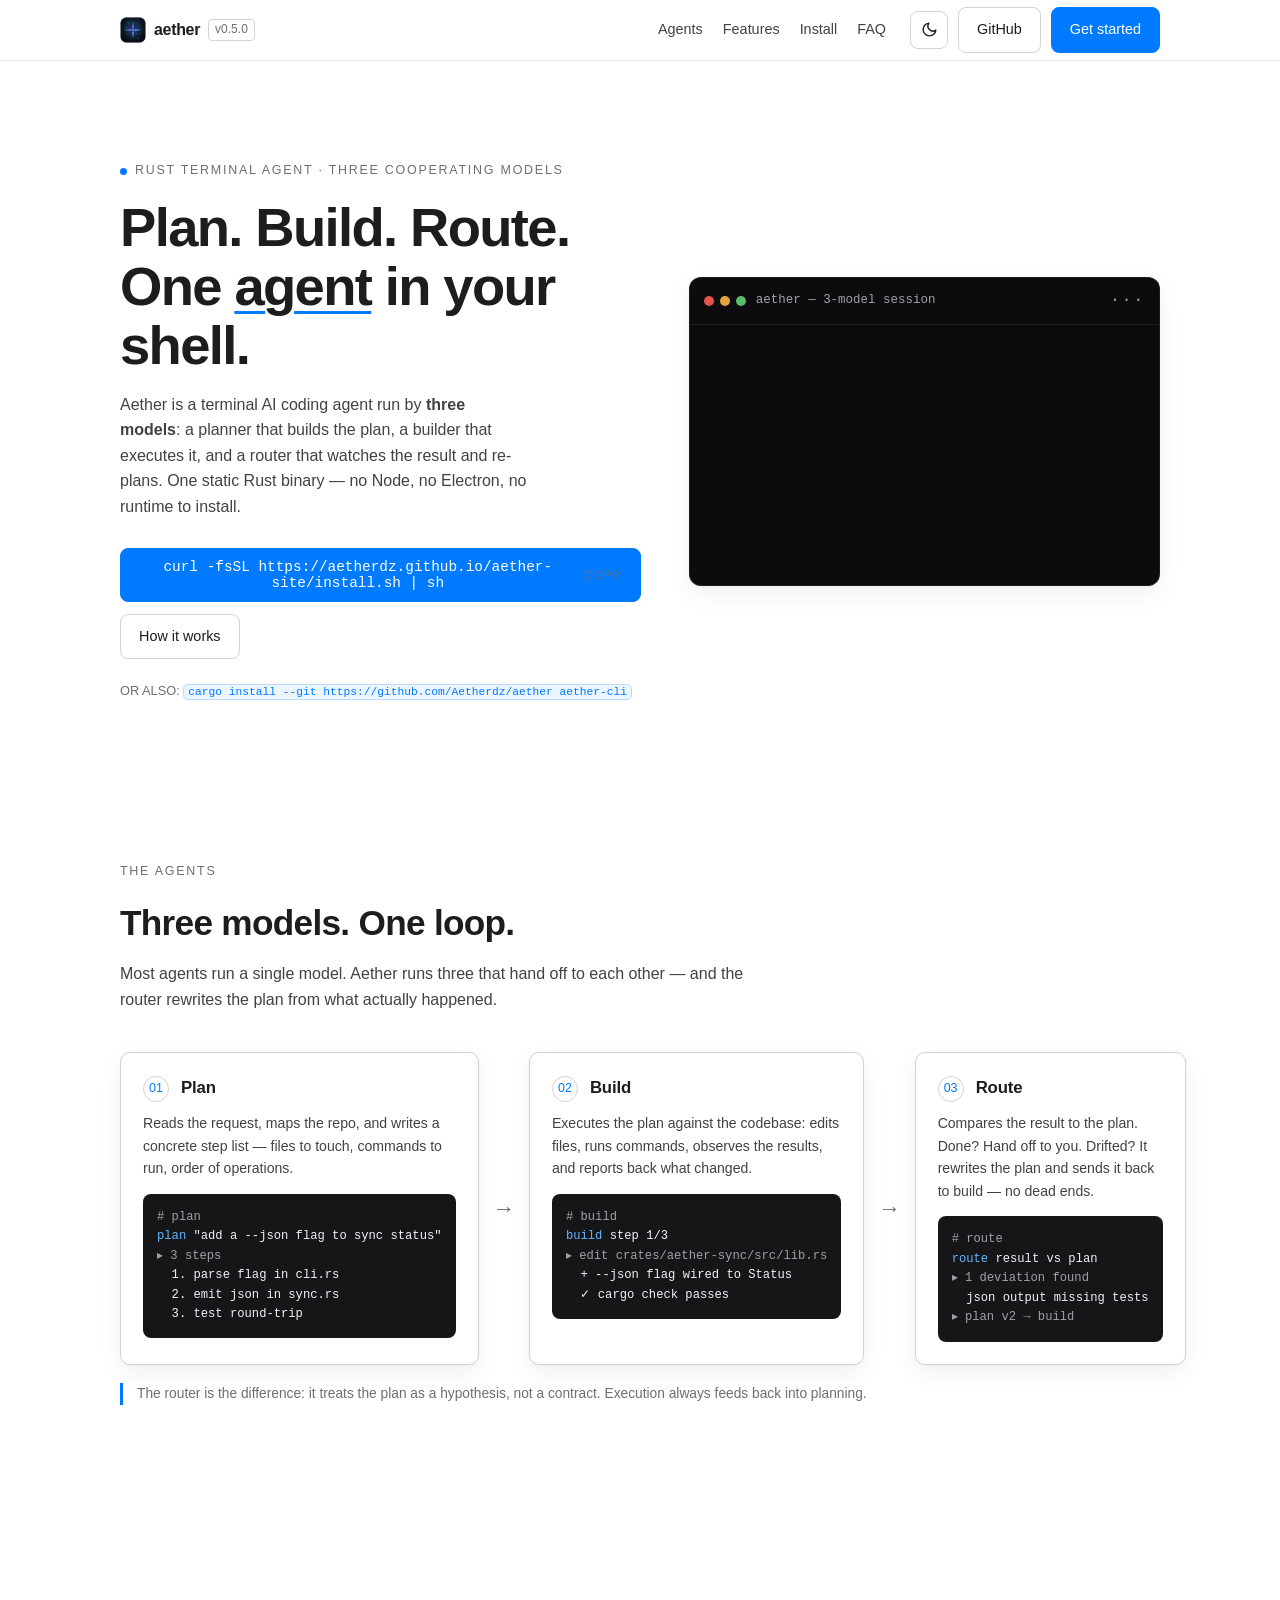
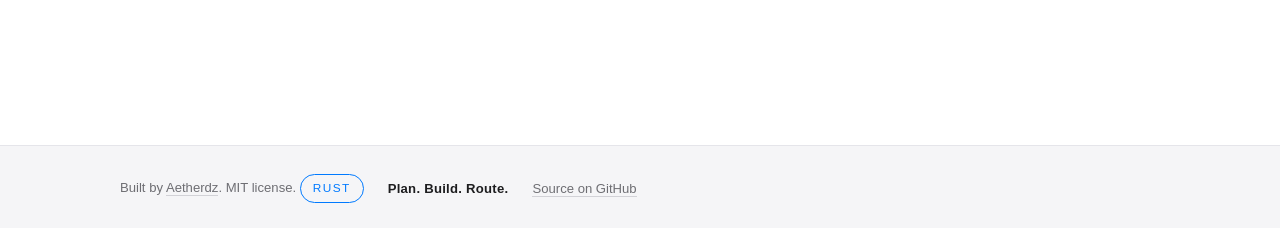
==== index.html @ 00841505 "feat: light/dark mode — opencode.ai dark palette, toggle in nav, persisted choice - style.css: dark " ====
<!DOCTYPE html>
<html lang="en">
<head>
  <meta charset="UTF-8">
  <meta name="viewport" content="width=device-width, initial-scale=1.0">
  <title>Aether — the 3-model terminal agent</title>
  <meta name="description" content="Aether is a Rust terminal AI coding agent driven by three models: a planner, a builder, and a router that revises the plan after every execution. One binary, no Node runtime, free no-key start.">
  <meta property="og:title" content="Aether — the 3-model terminal agent">
  <meta property="og:description" content="Plan. Build. Route. A Rust terminal agent where three models cooperate and the router re-plans after every step.">
  <meta property="og:type" content="website">
  <meta property="og:url" content="https://aetherdz.github.io/aether-site/">
  <meta property="og:image" content="https://aetherdz.github.io/aether-site/logo.svg">
  <meta name="twitter:card" content="summary_large_image">
  <meta name="theme-color" content="#ffffff">
  <meta http-equiv="Content-Security-Policy" content="default-src 'self'; script-src 'self'; style-src 'self'; font-src 'self'; img-src 'self' data:; connect-src 'none'; object-src 'none'; base-uri 'self'; form-action 'self'">
  <link rel="icon" href="./emblem.svg" type="image/svg+xml">
  <link rel="stylesheet" href="./style.css">
</head>
<body>
  <a class="skip-link" href="#main">Skip to content</a>

  <header class="nav">
    <div class="nav-inner">
      <a class="nav-brand" href="#top" aria-label="Aether home">
        <img class="nav-emblem" src="./emblem.svg" alt="" width="26" height="26">
        <span class="nav-word">aether</span>
        <span class="nav-ver">v0.5.0</span>
      </a>
      <nav class="nav-links" id="nav-links" aria-label="Primary">
        <a href="#agents">Agents</a>
        <a href="#features">Features</a>
        <a href="#install">Install</a>
        <a href="#faq">FAQ</a>
      </nav>
      <div class="nav-actions">
        <button class="theme-toggle" id="theme-toggle" type="button" aria-label="Toggle dark mode" aria-pressed="false">
          <svg class="icon-moon" viewBox="0 0 24 24" fill="none" stroke="currentColor" stroke-width="2" stroke-linecap="round" stroke-linejoin="round" aria-hidden="true"><path d="M21 12.79A9 9 0 1 1 11.21 3 7 7 0 0 0 21 12.79z"></path></svg>
          <svg class="icon-sun" viewBox="0 0 24 24" fill="none" stroke="currentColor" stroke-width="2" stroke-linecap="round" stroke-linejoin="round" aria-hidden="true"><circle cx="12" cy="12" r="4"></circle><path d="M12 2v2M12 20v2M4.93 4.93l1.41 1.41M17.66 17.66l1.41 1.41M2 12h2M20 12h2M6.34 17.66l-1.41 1.41M19.07 4.93l-1.41 1.41"></path></svg>
        </button>
        <a class="btn btn-ghost nav-cta" href="https://github.com/Aetherdz/aether" rel="noopener" target="_blank">GitHub</a>
        <a class="btn btn-primary nav-cta" href="#install">Get started</a>
        <button class="nav-toggle" id="nav-toggle" type="button" aria-expanded="false" aria-controls="nav-links" aria-label="Toggle menu">
          <span></span><span></span><span></span>
        </button>
      </div>
    </div>
  </header>

  <main id="main">
    <section class="hero" id="top">
      <div class="hero-inner">
        <p class="overline"><span class="dot dot-ink"></span>Rust terminal agent · three cooperating models</p>
        <h1>Plan. Build. Route.<br>One <span class="u">agent</span> in your shell.</h1>
        <p class="hero-sub">Aether is a terminal AI coding agent run by <b>three models</b>:
          a planner that builds the plan, a builder that executes it, and a router
          that watches the result and re-plans. One static Rust binary — no Node,
          no Electron, no runtime to install.</p>
        <div class="hero-cta">
          <button class="btn btn-primary" id="copy-install" type="button">
            <code id="install-code">curl -fsSL https://aetherdz.github.io/aether-site/install.sh | sh</code>
            <span class="copy-hint" id="copy-hint">copy</span>
          </button>
          <a class="btn btn-ghost" href="#agents" rel="noopener">How it works</a>
        </div>
        <p class="hero-tag">OR ALSO: <code>cargo install --git https://github.com/Aetherdz/aether aether-cli</code></p>
      </div>

      <div class="terminal" role="img" aria-label="Animated aether terminal session">
        <div class="terminal-bar">
          <span class="traffic"><i class="t-red"></i><i class="t-amber"></i><i class="t-green"></i></span>
          <span class="terminal-title">aether — 3-model session</span>
          <span class="terminal-dots" aria-hidden="true">···</span>
        </div>
        <pre class="terminal-body" id="terminal" aria-live="polite"></pre>
      </div>
    </section>

    <section class="section" id="agents" aria-labelledby="agents-title">
      <div class="section-head">
        <p class="overline">THE AGENTS</p>
        <h2 id="agents-title">Three models. One loop.</h2>
        <p class="section-sub">Most agents run a single model. Aether runs three that hand off to each other — and the router rewrites the plan from what actually happened.</p>
      </div>
      <div class="agent-loop" aria-label="Agent loop: plan → build → route">
        <article class="agent-card" data-agent="plan">
          <div class="agent-head"><span class="agent-num">01</span><h3>Plan</h3></div>
          <p>Reads the request, maps the repo, and writes a concrete step list — files to touch, commands to run, order of operations.</p>
          <pre class="agent-sample"><span class="s-dim"># plan</span>
<span class="s-cmd">plan</span> "add a --json flag to sync status"
<span class="s-dim">▸ 3 steps</span>
  1. parse flag in cli.rs
  2. emit json in sync.rs
  3. test round-trip</pre>
        </article>
        <span class="agent-arrow" aria-hidden="true">→</span>
        <article class="agent-card" data-agent="build">
          <div class="agent-head"><span class="agent-num">02</span><h3>Build</h3></div>
          <p>Executes the plan against the codebase: edits files, runs commands, observes the results, and reports back what changed.</p>
          <pre class="agent-sample"><span class="s-dim"># build</span>
<span class="s-cmd">build</span> step 1/3
<span class="s-dim">▸ edit crates/aether-sync/src/lib.rs</span>
  + --json flag wired to Status
  ✓ cargo check passes</pre>
        </article>
        <span class="agent-arrow" aria-hidden="true">→</span>
        <article class="agent-card" data-agent="route">
          <div class="agent-head"><span class="agent-num">03</span><h3>Route</h3></div>
          <p>Compares the result to the plan. Done? Hand off to you. Drifted? It rewrites the plan and sends it back to build — no dead ends.</p>
          <pre class="agent-sample"><span class="s-dim"># route</span>
<span class="s-cmd">route</span> result vs plan
<span class="s-dim">▸ 1 deviation found</span>
  json output missing tests
<span class="s-dim">▸ plan v2 → build</span></pre>
        </article>
      </div>
      <p class="agents-note">The router is the difference: it treats the plan as a hypothesis, not a contract. Execution always feeds back into planning.</p>
    </section>

    <section class="section" id="features" aria-labelledby="features-title">
      <div class="section-head">
        <p class="overline">FEATURES</p>
        <h2 id="features-title">Everything a coding agent should be.</h2>
        <p class="section-sub">Built in Rust, tuned for low RAM, honest about providers.</p>
      </div>
      <div class="bento">
        <article class="card card-wide">
          <div class="card-head"><span class="card-index">01</span><span class="card-rule" aria-hidden="true"></span></div>
          <h3>Zero setup</h3>
          <p>Run <code>aether</code> and start chatting. Ships with the free zen provider — OpenAI-compatible, no API key, no account, no credit card.</p>
        </article>
        <article class="card">
          <div class="card-head"><span class="card-index">02</span><span class="card-rule" aria-hidden="true"></span></div>
          <h3>19 providers</h3>
          <p>zen, openai, anthropic, google, deepseek, openrouter, ollama, groq, mistral, xai, cerebras, togetherai, fireworks, perplexity, moonshot, minimax, huggingface, lmstudio, github — plus any OpenAI-compatible endpoint.</p>
        </article>
        <article class="card">
          <div class="card-head"><span class="card-index">03</span><span class="card-rule" aria-hidden="true"></span></div>
          <h3>Light on RAM</h3>
          <p>A native Rust binary idles in tens of MB — not hundreds. No Electron, no bundled Chromium, no interpreter overhead.</p>
        </article>
        <article class="card">
          <div class="card-head"><span class="card-index">04</span><span class="card-rule" aria-hidden="true"></span></div>
          <h3>Sessions</h3>
          <p>Every chat auto-titles and saves. Browse, resume, or delete with <code>aether sessions</code>. Plain JSONL — grep it, script it, own it.</p>
        </article>
        <article class="card">
          <div class="card-head"><span class="card-index">05</span><span class="card-rule" aria-hidden="true"></span></div>
          <h3>Recall</h3>
          <p>Cross-session memory: search every past conversation with <code>aether recall "phrase"</code> and jump straight back in.</p>
        </article>
        <article class="card">
          <div class="card-head"><span class="card-index">06</span><span class="card-rule" aria-hidden="true"></span></div>
          <h3>MCP server</h3>
          <p>Aether speaks the Model Context Protocol over stdio and Streamable HTTP. Your editor and your agents share one context layer.</p>
        </article>
        <article class="card card-wide">
          <div class="card-head"><span class="card-index">07</span><span class="card-rule" aria-hidden="true"></span></div>
          <h3>Sync across devices</h3>
          <p>Sessions sync to a private GitHub gist or any synced folder — merged line-by-line with origin fingerprints, so concurrent edits never silently overwrite.</p>
        </article>
        <article class="card card-wide">
          <div class="card-head"><span class="card-index">08</span><span class="card-rule" aria-hidden="true"></span></div>
          <h3>Resilient transport</h3>
          <p>Streaming requests retry with exponential backoff and full jitter on 408/429/5xx — and the system prompt layers per-project overrides via <code>.aether/system-prompt.md</code>.</p>
        </article>
      </div>
    </section>

    <section class="section" id="install" aria-labelledby="install-title">
      <div class="section-head">
        <p class="overline">INSTALL</p>
        <h2 id="install-title">One command to first answer.</h2>
      </div>
      <div class="install-wrap">
        <div class="install-tabs" role="tablist" aria-label="Install method">
          <button class="install-tab active" data-method="curl" role="tab" aria-selected="true">curl</button>
          <button class="install-tab" data-method="cargo" role="tab" aria-selected="false">cargo</button>
          <button class="install-tab" data-method="git" role="tab" aria-selected="false">git clone</button>
          <button class="install-tab" data-method="termux" role="tab" aria-selected="false">Termux</button>
          <button class="install-tab" data-method="npx" role="tab" aria-selected="false">npx? no.</button>
        </div>
        <div class="install-pane">
          <pre class="install-code active" data-pane="curl" role="tabpanel"><code>curl -fsSL https://aetherdz.github.io/aether-site/install.sh | sh</code></pre>
          <pre class="install-code" data-pane="cargo" role="tabpanel" hidden><code>cargo install --git https://github.com/Aetherdz/aether --locked aether-cli</code></pre>
          <pre class="install-code" data-pane="git" role="tabpanel" hidden><code>git clone https://github.com/Aetherdz/aether
cd aether &amp;&amp; cargo build --release
./target/release/aether</code></pre>
          <pre class="install-code" data-pane="termux" role="tabpanel" hidden><code>pkg install -y rust
curl -fsSL https://aetherdz.github.io/aether-site/install.sh | sh</code></pre>
          <pre class="install-code" data-pane="npx" role="tabpanel" hidden><code>npx: command not found — that's the point.
Aether is a Rust binary. No Node runtime, no registry, no node_modules.</code></pre>
        </div>
      </div>
      <div class="power-row">
        <p class="power-label">POWER USER</p>
        <div class="power-cmds">
          <code>aether use deepseek/deepseek-chat</code><code>aether models</code><code>aether providers</code><code>aether sessions</code><code>aether recall "x"</code><code>aether sync</code><code>aether tui</code>
        </div>
      </div>
    </section>

    <section class="section" id="commands" aria-labelledby="commands-title">
      <div class="section-head">
        <p class="overline">COMMANDS</p>
        <h2 id="commands-title">The whole CLI.</h2>
      </div>
      <div class="commands-grid" id="commands-grid"></div>
    </section>

    <section class="section" id="faq" aria-labelledby="faq-title">
      <div class="section-head">
        <p class="overline">FAQ</p>
        <h2 id="faq-title">Questions, answered.</h2>
      </div>
      <div class="faq">
        <div class="faq-item">
          <button class="faq-q" type="button" aria-expanded="false" aria-controls="faq-a-1">
            <span>Do I need an API key?</span><span class="faq-icon" aria-hidden="true"></span>
          </button>
          <div class="faq-a" id="faq-a-1" hidden><p>No. Aether ships with the free zen provider — an OpenAI-compatible endpoint that needs no key. Run <code>aether</code> and start chatting. Bring your own key only when you want a different model.</p></div>
        </div>
        <div class="faq-item">
          <button class="faq-q" type="button" aria-expanded="false" aria-controls="faq-a-2">
            <span>What does "3 models" mean?</span><span class="faq-icon" aria-hidden="true"></span>
          </button>
          <div class="faq-a" id="faq-a-2" hidden><p>One model plans, one executes, and one routes between them — comparing the executed result against the plan and rewriting the plan when they drift. The router is what keeps Aether from grinding on a stale approach: it treats the plan as a hypothesis that execution must confirm or correct.</p></div>
        </div>
        <div class="faq-item">
          <button class="faq-q" type="button" aria-expanded="false" aria-controls="faq-a-3">
            <span>Is it free?</span><span class="faq-icon" aria-hidden="true"></span>
          </button>
          <div class="faq-a" id="faq-a-3" hidden><p>The CLI is free, MIT-licensed, and the zen provider has a free tier — you can go from zero to a working agent without paying anything. Paid providers are billed by them, at their rates.</p></div>
        </div>
        <div class="faq-item">
          <button class="faq-q" type="button" aria-expanded="false" aria-controls="faq-a-4">
            <span>Is it open source?</span><span class="faq-icon" aria-hidden="true"></span>
          </button>
          <div class="faq-a" id="faq-a-4" hidden><p>Yes — MIT license, source on <a href="https://github.com/Aetherdz/aether" rel="noopener" target="_blank">GitHub</a>. Read it, fork it, build on it.</p></div>
        </div>
        <div class="faq-item">
          <button class="faq-q" type="button" aria-expanded="false" aria-controls="faq-a-5">
            <span>Which models can I use?</span><span class="faq-icon" aria-hidden="true"></span>
          </button>
          <div class="faq-a" id="faq-a-5" hidden><p>All 19 providers: zen (free), openai, anthropic, google, deepseek, openrouter, ollama, groq, mistral, xai, cerebras, togetherai, fireworks, perplexity, moonshot, minimax, huggingface, lmstudio, github — plus any OpenAI-compatible endpoint. Switch with <code>aether use &lt;provider&gt;/&lt;model&gt;</code>.</p></div>
        </div>
        <div class="faq-item">
          <button class="faq-q" type="button" aria-expanded="false" aria-controls="faq-a-6">
            <span>Does it work on Windows?</span><span class="faq-icon" aria-hidden="true"></span>
          </button>
          <div class="faq-a" id="faq-a-6" hidden><p>Yes. One binary for Windows, macOS, and Linux — x86 and ARM. The installer script is POSIX sh; on Windows use the cargo or git method (or WSL).</p></div>
        </div>
        <div class="faq-item">
          <button class="faq-q" type="button" aria-expanded="false" aria-controls="faq-a-7">
            <span>Is my data stored?</span><span class="faq-icon" aria-hidden="true"></span>
          </button>
          <div class="faq-a" id="faq-a-7" hidden><p>Locally, on your machine. Sessions live under <code>~/.config/aether</code>. Sync only happens if you enable it — a private gist or a folder you control. No account, no cloud, no telemetry.</p></div>
        </div>
      </div>
    </section>

    <section class="cta">
      <h2>Three models. One loop.</h2>
      <p>Install it. Point it at a repo. Watch the router re-plan.</p>
      <div class="hero-cta">
        <button class="btn btn-primary" type="button" data-copy="curl -fsSL https://aetherdz.github.io/aether-site/install.sh | sh">
          <code>curl -fsSL https://aetherdz.github.io/aether-site/install.sh | sh</code>
        </button>
        <a class="btn btn-ghost" href="https://github.com/Aetherdz/aether" rel="noopener" target="_blank">Star on GitHub</a>
      </div>
      <p class="cta-badge-row"><span class="rust-badge">built in Rust</span></p>
    </section>
  </main>

  <footer class="footer">
    <div class="footer-inner">
      <p>Built by <a href="https://github.com/Aetherdz" rel="noopener" target="_blank">Aetherdz</a>. MIT license. <span class="rust-badge">Rust</span></p>
      <p class="footer-motto">Plan. Build. Route.</p>
      <p><a href="https://github.com/Aetherdz/aether" rel="noopener" target="_blank">Source on GitHub</a></p>
    </div>
  </footer>

  <script src="./app.js"></script>
</body>
</html>
---- style.css ----
/* AETHER — design system: opencode.ai / jcode.sh palette.
   Light: white bg, #f5f5f7 surfaces, ink #1d1d1f, blue accent #007aff.
   Dark (opencode.ai dark): #0c0c0e bg, #161618 surfaces, #ffffff text.
   Terminal keeps the opencode dark scheme in both themes. No emojis. */

:root {
  color-scheme: light;
  --bg: #ffffff;
  --surface: #f5f5f7;
  --surface-2: #fafafc;
  --elevated: #ffffff;
  --ink: #1d1d1f;
  --ink-2: #424245;
  --muted: #6e6e73;
  --faint: #86868b;
  --hairline: #d2d2d7;
  --hairline-2: #e5e5ea;
  --nav-bg: rgba(255, 255, 255, 0.85);
  --accent: #007aff;
  --accent-hover: #0056b3;
  --accent-soft: rgba(0, 122, 255, 0.08);
  --accent-invert: #ffffff;
  --code-bg: #ffffff;
  --green: #1a7f37;
  --term-bg: #0c0c0e;
  --term-panel: #161618;
  --term-text: #f2f2f7;
  --term-dim: #a1a1a6;
  --term-green: #7ee2a8;
  --font-sans: -apple-system, "Segoe UI", "IBM Plex Sans", Roboto, "Helvetica Neue", Arial, sans-serif;
  --font-mono: "IBM Plex Mono", "JetBrains Mono", "SFMono-Regular", Menlo, Consolas, monospace;
  --radius: 10px;
  --radius-sm: 8px;
  --shadow: 0 1px 2px rgba(0, 0, 0, 0.04), 0 8px 24px rgba(0, 0, 0, 0.06);
}

/* system dark preference (only when the user hasn't chosen explicitly) */
@media (prefers-color-scheme: dark) {
  :root:not([data-theme="light"]) {
    color-scheme: dark;
    --bg: #0c0c0e;
    --surface: #161618;
    --surface-2: #1c1c1f;
    --elevated: #1c1c1f;
    --ink: #ffffff;
    --ink-2: #c7c7cc;
    --muted: #a1a1a6;
    --faint: #68686f;
    --hairline: #3a3a3c;
    --hairline-2: #2c2c2e;
    --nav-bg: rgba(12, 12, 14, 0.85);
    --accent-hover: #0a84ff;
    --accent-soft: rgba(0, 122, 255, 0.15);
    --code-bg: #161618;
    --shadow: 0 1px 2px rgba(0, 0, 0, 0.5), 0 8px 24px rgba(0, 0, 0, 0.4);
  }
}

/* explicit dark choice overrides everything */
html[data-theme="dark"] {
  color-scheme: dark;
  --bg: #0c0c0e;
  --surface: #161618;
  --surface-2: #1c1c1f;
  --elevated: #1c1c1f;
  --ink: #ffffff;
  --ink-2: #c7c7cc;
  --muted: #a1a1a6;
  --faint: #68686f;
  --hairline: #3a3a3c;
  --hairline-2: #2c2c2e;
  --nav-bg: rgba(12, 12, 14, 0.85);
  --accent-hover: #0a84ff;
  --accent-soft: rgba(0, 122, 255, 0.15);
  --code-bg: #161618;
  --shadow: 0 1px 2px rgba(0, 0, 0, 0.5), 0 8px 24px rgba(0, 0, 0, 0.4);
}

* { box-sizing: border-box; }

html { scroll-behavior: smooth; }

body {
  margin: 0;
  background: var(--bg);
  color: var(--ink);
  font-family: var(--font-sans);
  font-size: 16px;
  line-height: 1.6;
  -webkit-font-smoothing: antialiased;
}

a { color: inherit; text-decoration: none; border-bottom: 1px solid var(--hairline); }
a:hover { border-bottom-color: var(--accent); }

code {
  font-family: var(--font-mono);
  font-size: 0.88em;
  background: var(--surface-2);
  border: 1px solid var(--hairline-2);
  border-radius: 5px;
  padding: 0.1em 0.35em;
}

.skip-link {
  position: absolute;
  left: -9999px;
  top: 0;
  background: var(--ink);
  color: var(--accent-invert);
  padding: 0.5em 1em;
  z-index: 100;
}
.skip-link:focus { left: 0; }

/* ---------- nav ---------- */

.nav {
  position: sticky;
  top: 0;
  z-index: 50;
  background: var(--nav-bg);
  backdrop-filter: blur(12px);
  border-bottom: 1px solid var(--hairline-2);
}
.nav-inner {
  max-width: 1080px;
  margin: 0 auto;
  padding: 0 20px;
  height: 60px;
  display: flex;
  align-items: center;
  gap: 24px;
}
.nav-brand { display: flex; align-items: center; gap: 8px; border: 0; }
.nav-emblem { display: block; }
.nav-word { font-weight: 700; letter-spacing: -0.02em; }
.nav-ver { font-size: 0.75rem; color: var(--muted); border: 1px solid var(--hairline); border-radius: 4px; padding: 0 6px; }
.nav-links { display: flex; gap: 20px; margin-left: auto; }
.nav-links a { font-size: 0.9rem; color: var(--ink-2); border: 0; }
.nav-links a:hover { color: var(--accent); }
.nav-actions { display: flex; align-items: center; gap: 10px; }
.nav-toggle {
  display: none;
  flex-direction: column;
  gap: 4px;
  background: none;
  border: 1px solid var(--hairline);
  border-radius: 6px;
  padding: 8px 9px;
  cursor: pointer;
}
.nav-toggle span { display: block; width: 16px; height: 1.5px; background: var(--ink); }

/* ---------- buttons ---------- */

.btn {
  display: inline-flex;
  align-items: center;
  gap: 8px;
  border: 1px solid var(--hairline);
  border-radius: var(--radius-sm);
  padding: 10px 18px;
  font-family: var(--font-sans);
  font-size: 0.9rem;
  font-weight: 500;
  cursor: pointer;
  transition: background 0.15s, color 0.15s, border-color 0.15s, box-shadow 0.15s;
}
.btn code { background: none; border: 0; padding: 0; font-size: inherit; }
.btn-primary { background: var(--accent); border-color: var(--accent); color: var(--accent-invert); }
.btn-primary:hover { background: var(--accent-hover); border-color: var(--accent-hover); box-shadow: 0 4px 14px rgba(0, 122, 255, 0.3); }
.btn-ghost { background: transparent; color: var(--ink); }
.btn-ghost:hover { background: var(--surface); }

/* ---------- theme toggle ---------- */

.theme-toggle {
  display: inline-flex;
  align-items: center;
  justify-content: center;
  width: 38px;
  height: 38px;
  border: 1px solid var(--hairline);
  border-radius: var(--radius-sm);
  background: transparent;
  color: var(--ink);
  cursor: pointer;
  transition: background 0.15s, border-color 0.15s, color 0.15s;
}
.theme-toggle:hover { background: var(--surface); border-color: var(--muted); }
.theme-toggle svg { width: 17px; height: 17px; display: block; }
.theme-toggle .icon-sun { display: none; }
html[data-theme="dark"] .theme-toggle .icon-sun { display: block; }
html[data-theme="dark"] .theme-toggle .icon-moon { display: none; }
@media (prefers-color-scheme: dark) {
  :root:not([data-theme="light"]) .theme-toggle .icon-sun { display: block; }
  :root:not([data-theme="light"]) .theme-toggle .icon-moon { display: none; }
}

/* ---------- hero ---------- */

.hero {
  max-width: 1080px;
  margin: 0 auto;
  padding: 88px 20px 64px;
  display: grid;
  grid-template-columns: 1.05fr 0.95fr;
  gap: 48px;
  align-items: center;
}
.hero-inner { min-width: 0; }
.overline {
  font-size: 0.78rem;
  text-transform: uppercase;
  letter-spacing: 0.14em;
  color: var(--muted);
  display: flex;
  align-items: center;
  gap: 8px;
}
.dot { width: 7px; height: 7px; border-radius: 50%; display: inline-block; }
.dot-ink { background: var(--accent); }
.hero h1 {
  font-size: clamp(2.2rem, 5vw, 3.4rem);
  line-height: 1.08;
  letter-spacing: -0.03em;
  margin: 18px 0 16px;
}
.u { text-decoration: underline; text-decoration-thickness: 3px; text-underline-offset: 6px; text-decoration-color: var(--accent); }
.hero-sub { color: var(--ink-2); max-width: 46ch; margin: 0 0 28px; }
.hero-cta { display: flex; gap: 12px; flex-wrap: wrap; align-items: center; }
.hero-tag { margin-top: 22px; font-size: 0.8rem; color: var(--muted); }
.hero-tag code { color: var(--accent); background: var(--accent-soft); border-color: rgba(0, 122, 255, 0.2); }
.copy-hint { font-size: 0.72rem; text-transform: uppercase; letter-spacing: 0.1em; color: var(--muted); }

/* ---------- terminal (opencode dark scheme) ---------- */

.terminal {
  background: var(--term-bg);
  border-radius: 12px;
  border: 1px solid rgba(255, 255, 255, 0.08);
  box-shadow: var(--shadow);
  overflow: hidden;
  font-family: var(--font-mono);
}
.terminal-bar {
  display: flex;
  align-items: center;
  gap: 10px;
  padding: 10px 14px;
  border-bottom: 1px solid rgba(255, 255, 255, 0.08);
}
.traffic { display: flex; gap: 6px; }
.traffic i { width: 10px; height: 10px; border-radius: 50%; display: block; }
.t-red { background: #e5554d; }
.t-amber { background: #e6a23c; }
.t-green { background: #57bb6a; }
.terminal-title { font-size: 0.78rem; color: var(--term-dim); }
.terminal-dots { margin-left: auto; color: var(--term-dim); letter-spacing: 2px; }
.terminal-body {
  margin: 0;
  padding: 18px 16px 22px;
  min-height: 260px;
  font-size: 0.82rem;
  line-height: 1.65;
  color: var(--term-text);
  white-space: pre-wrap;
  word-break: break-word;
}
.t-caret { display: inline-block; width: 7px; height: 1em; background: var(--term-text); vertical-align: text-bottom; animation: blink 1s steps(1) infinite; }
@keyframes blink { 50% { opacity: 0; } }
.t-cmd { color: #ffffff; font-weight: 600; }
.t-dim { color: var(--term-dim); }
.t-model { color: #64b5ff; }
.t-aether { color: #64b5ff; font-weight: 700; }
.t-out { color: var(--term-text); }
.t-green { color: var(--term-green); }

/* ---------- sections ---------- */

.section { max-width: 1080px; margin: 0 auto; padding: 72px 20px; }
.section-head { max-width: 640px; margin-bottom: 40px; }
.section-head h2 {
  font-size: clamp(1.6rem, 3.4vw, 2.2rem);
  letter-spacing: -0.02em;
  margin: 12px 0 10px;
}
.section-sub { color: var(--ink-2); margin: 0; }

/* ---------- agent loop ---------- */

.agent-loop {
  display: grid;
  grid-template-columns: 1fr auto 1fr auto 1fr;
  gap: 14px;
  align-items: stretch;
  margin-bottom: 18px;
}
.agent-card {
  background: var(--elevated);
  border: 1px solid var(--hairline);
  border-radius: var(--radius);
  padding: 22px;
  box-shadow: var(--shadow);
}
.agent-head { display: flex; align-items: center; gap: 12px; margin-bottom: 10px; }
.agent-num { font-size: 0.78rem; color: var(--accent); border: 1px solid var(--hairline); border-radius: 50%; width: 26px; height: 26px; display: inline-flex; align-items: center; justify-content: center; }
.agent-head h3 { margin: 0; font-size: 1.05rem; letter-spacing: -0.01em; }
.agent-card p { font-size: 0.88rem; color: var(--ink-2); margin: 0 0 14px; }
.agent-sample {
  background: var(--term-panel);
  color: var(--term-text);
  border-radius: var(--radius-sm);
  padding: 14px;
  margin: 0;
  font-size: 0.76rem;
  line-height: 1.6;
  overflow-x: auto;
}
.s-dim { color: var(--term-dim); }
.s-cmd { color: #64b5ff; }
.agent-arrow { align-self: center; font-size: 1.4rem; color: var(--muted); }
.agents-note {
  font-size: 0.86rem;
  color: var(--muted);
  border-left: 3px solid var(--accent);
  padding-left: 14px;
  margin: 18px 0 0;
}

/* ---------- bento features ---------- */

.bento {
  display: grid;
  grid-template-columns: repeat(3, 1fr);
  gap: 16px;
}
.card {
  background: var(--elevated);
  border: 1px solid var(--hairline);
  border-radius: var(--radius);
  padding: 22px;
  box-shadow: var(--shadow);
}
.card-wide { grid-column: span 2; }
.card-head { display: flex; align-items: center; justify-content: space-between; margin-bottom: 14px; }
.card-index { font-size: 0.78rem; color: var(--muted); }
.card-rule { flex: 1; height: 1px; background: var(--hairline-2); margin-left: 14px; }
.card h3 { margin: 0 0 8px; font-size: 1rem; letter-spacing: -0.01em; }
.card p { margin: 0; font-size: 0.88rem; color: var(--ink-2); }

/* ---------- install ---------- */

.install-wrap {
  background: var(--elevated);
  border: 1px solid var(--hairline);
  border-radius: var(--radius);
  box-shadow: var(--shadow);
  overflow: hidden;
}
.install-tabs { display: flex; border-bottom: 1px solid var(--hairline); }
.install-tab {
  background: none;
  border: 0;
  border-right: 1px solid var(--hairline-2);
  padding: 12px 20px;
  font-family: var(--font-sans);
  font-size: 0.85rem;
  font-weight: 500;
  color: var(--muted);
  cursor: pointer;
}
.install-tab:hover { color: var(--ink); }
.install-tab.active { color: var(--accent); background: var(--accent-soft); box-shadow: inset 0 -2px 0 var(--accent); }
.install-pane { padding: 22px; }
.install-code {
  background: var(--term-bg);
  color: var(--term-text);
  border-radius: var(--radius-sm);
  padding: 16px 18px;
  margin: 0;
  font-size: 0.82rem;
  line-height: 1.6;
  overflow-x: auto;
}
.install-code[hidden] { display: none; }
.install-code code { background: none; border: 0; padding: 0; color: inherit; font-size: inherit; }
.power-row { display: flex; align-items: baseline; gap: 18px; margin-top: 22px; flex-wrap: wrap; }
.power-label { font-size: 0.72rem; text-transform: uppercase; letter-spacing: 0.14em; color: var(--muted); }
.power-cmds { display: flex; flex-wrap: wrap; gap: 8px; }

/* ---------- commands grid ---------- */

.commands-grid { display: grid; grid-template-columns: repeat(2, 1fr); gap: 12px; }
.cmd-chip {
  background: var(--elevated);
  border: 1px solid var(--hairline);
  border-radius: var(--radius-sm);
  padding: 14px 16px;
  display: flex;
  flex-direction: column;
  gap: 4px;
}
.cmd-chip code { background: none; border: 0; padding: 0; font-size: 0.85rem; }
.cmd-chip code::before { content: "$ "; color: var(--accent); }
.cmd-desc { font-size: 0.78rem; color: var(--muted); }

/* ---------- FAQ ---------- */

.faq { max-width: 720px; }
.faq-item { border-bottom: 1px solid var(--hairline); }
.faq-q {
  width: 100%;
  background: none;
  border: 0;
  padding: 18px 4px;
  display: flex;
  align-items: center;
  justify-content: space-between;
  gap: 14px;
  font-family: var(--font-sans);
  font-size: 0.95rem;
  font-weight: 500;
  color: var(--ink);
  cursor: pointer;
  text-align: left;
}
.faq-q:hover { color: var(--accent); }
.faq-icon {
  width: 16px;
  height: 16px;
  position: relative;
  flex-shrink: 0;
}
.faq-icon::before, .faq-icon::after {
  content: "";
  position: absolute;
  background: var(--accent);
  transition: transform 0.15s;
}
.faq-icon::before { top: 7px; left: 2px; width: 12px; height: 2px; }
.faq-icon::after { top: 2px; left: 7px; width: 2px; height: 12px; }
.faq-q[aria-expanded="true"] .faq-icon::after { transform: scaleY(0); }
.faq-a { padding: 0 4px 18px; font-size: 0.9rem; color: var(--ink-2); }
.faq-a[hidden] { display: none; }
.faq-a p { margin: 0; }

/* ---------- CTA ---------- */

.cta {
  max-width: 1080px;
  margin: 0 auto;
  padding: 72px 20px 88px;
  text-align: center;
  border-top: 1px solid var(--hairline-2);
}
.cta h2 { font-size: clamp(1.7rem, 4vw, 2.4rem); letter-spacing: -0.02em; margin: 0 0 10px; }
.cta p { color: var(--ink-2); margin: 0 0 26px; }
.cta .hero-cta { justify-content: center; }
.cta-badge-row { margin-top: 22px; }
.rust-badge {
  display: inline-block;
  font-size: 0.74rem;
  text-transform: uppercase;
  letter-spacing: 0.12em;
  color: var(--accent);
  border: 1px solid var(--accent);
  border-radius: 999px;
  padding: 4px 12px;
}

/* ---------- footer ---------- */

.footer { border-top: 1px solid var(--hairline-2); background: var(--surface); }
.footer-inner {
  max-width: 1080px;
  margin: 0 auto;
  padding: 28px 20px;
  display: flex;
  align-items: center;
  gap: 24px;
  font-size: 0.82rem;
  color: var(--muted);
  flex-wrap: wrap;
}
.footer p { margin: 0; }
.footer-motto { margin-left: auto; font-weight: 700; color: var(--ink); letter-spacing: 0.02em; }

/* ---------- reveal on scroll ---------- */

.reveal { opacity: 0; transform: translateY(14px); transition: opacity 0.5s ease, transform 0.5s ease; }
.visible { opacity: 1; transform: none; }

/* ---------- responsive ---------- */

@media (max-width: 900px) {
  .hero { grid-template-columns: 1fr; padding-top: 56px; }
  .agent-loop { grid-template-columns: 1fr; }
  .agent-arrow { transform: rotate(90deg); justify-self: center; }
  .bento { grid-template-columns: 1fr; }
  .card-wide { grid-column: span 1; }
  .nav-links {
    display: none;
    position: absolute;
    top: 60px;
    left: 0;
    right: 0;
    background: var(--elevated);
    border-bottom: 1px solid var(--hairline);
    flex-direction: column;
    padding: 12px 20px;
    gap: 4px;
  }
  .nav-links.open { display: flex; }
  .nav-actions .nav-cta { display: none; }
  .nav-toggle { display: flex; }
  .commands-grid { grid-template-columns: 1fr; }
  .footer-inner { flex-direction: column; align-items: flex-start; }
  .footer-motto { margin-left: 0; }
}

@media (prefers-reduced-motion: reduce) {
  html { scroll-behavior: auto; }
  .reveal { opacity: 1; transform: none; transition: none; }
  .t-caret { animation: none; }
}
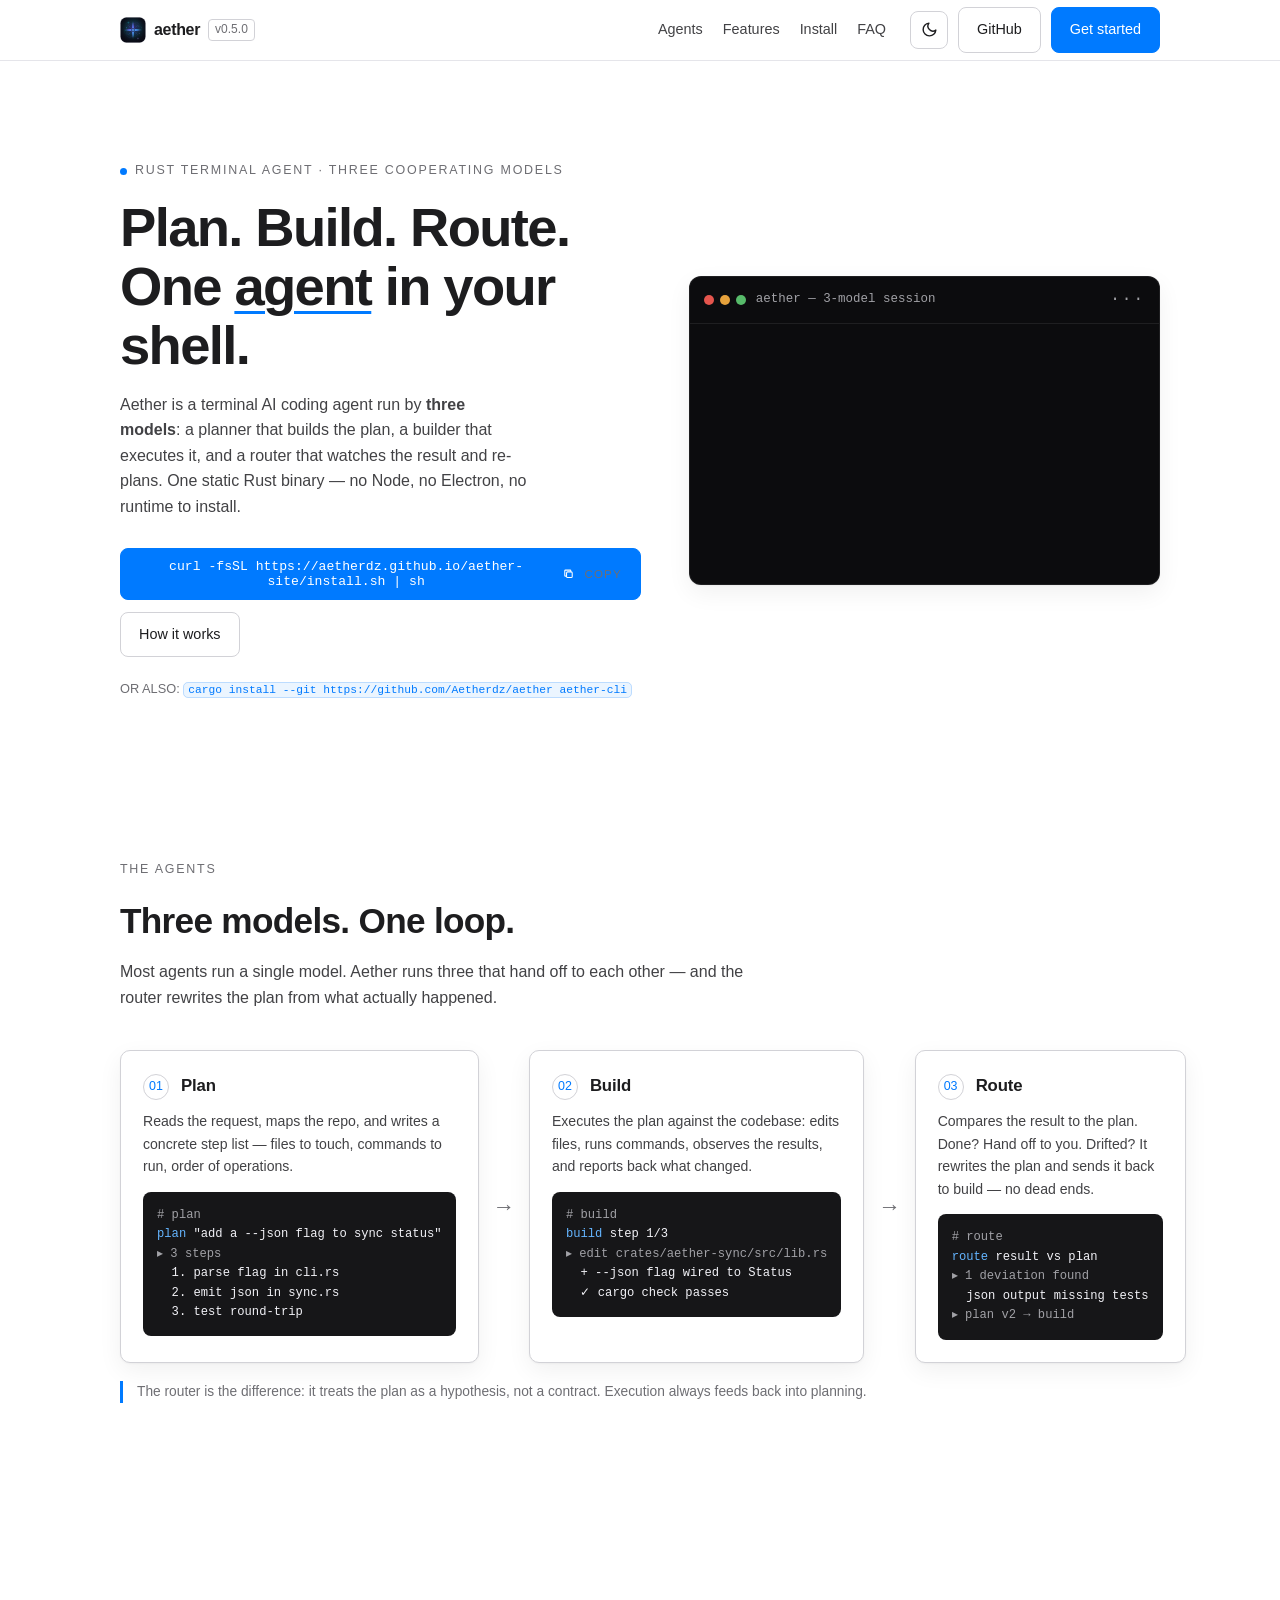
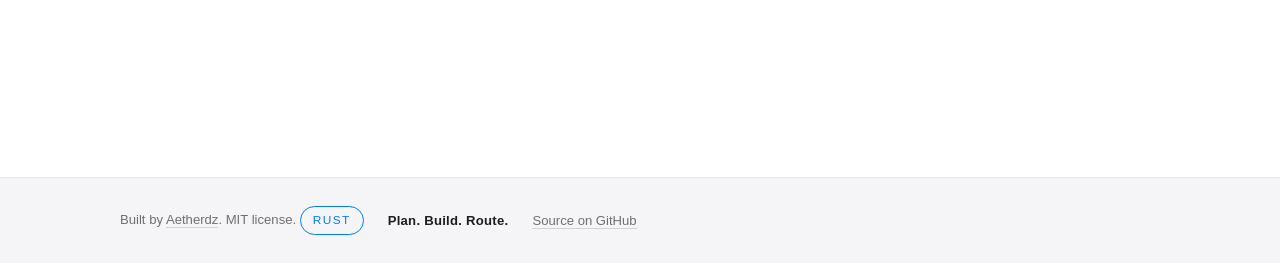
==== commit 5ec5a08c: "site: copy buttons everywhere — icon-only, mobile-tuned - install tabs: 5 code blocks get absolute-p" ====
--- a/index.html
+++ b/index.html
@@ -56,9 +56,11 @@
           that watches the result and re-plans. One static Rust binary — no Node,
           no Electron, no runtime to install.</p>
         <div class="hero-cta">
-          <button class="btn btn-primary" id="copy-install" type="button">
+          <button class="btn btn-primary copy-btn-inline" id="copy-install" type="button" aria-label="Copy install command">
             <code id="install-code">curl -fsSL https://aetherdz.github.io/aether-site/install.sh | sh</code>
-            <span class="copy-hint" id="copy-hint">copy</span>
+            <svg class="icon-copy" viewBox="0 0 16 16" width="14" height="14" aria-hidden="true"><rect x="5" y="5" width="8" height="8" rx="1.5" fill="none" stroke="currentColor" stroke-width="1.5"/><path d="M11 5V3.5a1 1 0 0 0-1-1H3.5a1 1 0 0 0-1 1V10a1 1 0 0 0 1 1H5" fill="none" stroke="currentColor" stroke-width="1.5"/></svg>
+            <svg class="icon-check" viewBox="0 0 16 16" width="14" height="14" aria-hidden="true"><path d="M3 8.5 6.5 12 13 4.5" fill="none" stroke="currentColor" stroke-width="2" stroke-linecap="round" stroke-linejoin="round"/></svg>
+            <span class="copy-hint" id="copy-hint" aria-live="polite">copy</span>
           </button>
           <a class="btn btn-ghost" href="#agents" rel="noopener">How it works</a>
         </div>
@@ -180,21 +182,61 @@
           <button class="install-tab" data-method="npx" role="tab" aria-selected="false">npx? no.</button>
         </div>
         <div class="install-pane">
-          <pre class="install-code active" data-pane="curl" role="tabpanel"><code>curl -fsSL https://aetherdz.github.io/aether-site/install.sh | sh</code></pre>
-          <pre class="install-code" data-pane="cargo" role="tabpanel" hidden><code>cargo install --git https://github.com/Aetherdz/aether --locked aether-cli</code></pre>
-          <pre class="install-code" data-pane="git" role="tabpanel" hidden><code>git clone https://github.com/Aetherdz/aether
+          <div class="code-block" data-pane-wrap="curl">
+            <pre class="install-code active" data-pane="curl" role="tabpanel"><code>curl -fsSL https://aetherdz.github.io/aether-site/install.sh | sh</code></pre>
+            <button class="copy-btn" type="button" data-copy-text="curl -fsSL https://aetherdz.github.io/aether-site/install.sh | sh" aria-label="Copy install command">
+              <svg class="icon-copy" viewBox="0 0 16 16" width="15" height="15" aria-hidden="true"><rect x="5" y="5" width="8" height="8" rx="1.5" fill="none" stroke="currentColor" stroke-width="1.5"/><path d="M11 5V3.5a1 1 0 0 0-1-1H3.5a1 1 0 0 0-1 1V10a1 1 0 0 0 1 1H5" fill="none" stroke="currentColor" stroke-width="1.5"/></svg>
+              <svg class="icon-check" viewBox="0 0 16 16" width="15" height="15" aria-hidden="true"><path d="M3 8.5 6.5 12 13 4.5" fill="none" stroke="currentColor" stroke-width="2" stroke-linecap="round" stroke-linejoin="round"/></svg>
+            </button>
+          </div>
+          <div class="code-block" data-pane-wrap="cargo" hidden>
+            <pre class="install-code" data-pane="cargo" role="tabpanel" hidden><code>cargo install --git https://github.com/Aetherdz/aether --locked aether-cli</code></pre>
+            <button class="copy-btn" type="button" data-copy-text="cargo install --git https://github.com/Aetherdz/aether --locked aether-cli" aria-label="Copy install command">
+              <svg class="icon-copy" viewBox="0 0 16 16" width="15" height="15" aria-hidden="true"><rect x="5" y="5" width="8" height="8" rx="1.5" fill="none" stroke="currentColor" stroke-width="1.5"/><path d="M11 5V3.5a1 1 0 0 0-1-1H3.5a1 1 0 0 0-1 1V10a1 1 0 0 0 1 1H5" fill="none" stroke="currentColor" stroke-width="1.5"/></svg>
+              <svg class="icon-check" viewBox="0 0 16 16" width="15" height="15" aria-hidden="true"><path d="M3 8.5 6.5 12 13 4.5" fill="none" stroke="currentColor" stroke-width="2" stroke-linecap="round" stroke-linejoin="round"/></svg>
+            </button>
+          </div>
+          <div class="code-block" data-pane-wrap="git" hidden>
+            <pre class="install-code" data-pane="git" role="tabpanel" hidden><code>git clone https://github.com/Aetherdz/aether
 cd aether &amp;&amp; cargo build --release
 ./target/release/aether</code></pre>
-          <pre class="install-code" data-pane="termux" role="tabpanel" hidden><code>pkg install -y rust
+            <button class="copy-btn" type="button" data-copy-text="git clone https://github.com/Aetherdz/aether
+cd aether && cargo build --release
+./target/release/aether" aria-label="Copy install command">
+              <svg class="icon-copy" viewBox="0 0 16 16" width="15" height="15" aria-hidden="true"><rect x="5" y="5" width="8" height="8" rx="1.5" fill="none" stroke="currentColor" stroke-width="1.5"/><path d="M11 5V3.5a1 1 0 0 0-1-1H3.5a1 1 0 0 0-1 1V10a1 1 0 0 0 1 1H5" fill="none" stroke="currentColor" stroke-width="1.5"/></svg>
+              <svg class="icon-check" viewBox="0 0 16 16" width="15" height="15" aria-hidden="true"><path d="M3 8.5 6.5 12 13 4.5" fill="none" stroke="currentColor" stroke-width="2" stroke-linecap="round" stroke-linejoin="round"/></svg>
+            </button>
+          </div>
+          <div class="code-block" data-pane-wrap="termux" hidden>
+            <pre class="install-code" data-pane="termux" role="tabpanel" hidden><code>pkg install -y rust
 curl -fsSL https://aetherdz.github.io/aether-site/install.sh | sh</code></pre>
-          <pre class="install-code" data-pane="npx" role="tabpanel" hidden><code>npx: command not found — that's the point.
+            <button class="copy-btn" type="button" data-copy-text="pkg install -y rust
+curl -fsSL https://aetherdz.github.io/aether-site/install.sh | sh" aria-label="Copy install command">
+              <svg class="icon-copy" viewBox="0 0 16 16" width="15" height="15" aria-hidden="true"><rect x="5" y="5" width="8" height="8" rx="1.5" fill="none" stroke="currentColor" stroke-width="1.5"/><path d="M11 5V3.5a1 1 0 0 0-1-1H3.5a1 1 0 0 0-1 1V10a1 1 0 0 0 1 1H5" fill="none" stroke="currentColor" stroke-width="1.5"/></svg>
+              <svg class="icon-check" viewBox="0 0 16 16" width="15" height="15" aria-hidden="true"><path d="M3 8.5 6.5 12 13 4.5" fill="none" stroke="currentColor" stroke-width="2" stroke-linecap="round" stroke-linejoin="round"/></svg>
+            </button>
+          </div>
+          <div class="code-block" data-pane-wrap="npx" hidden>
+            <pre class="install-code" data-pane="npx" role="tabpanel" hidden><code>npx: command not found — that's the point.
 Aether is a Rust binary. No Node runtime, no registry, no node_modules.</code></pre>
+            <button class="copy-btn" type="button" data-copy-text="npx: command not found — that's the point.
+Aether is a Rust binary. No Node runtime, no registry, no node_modules." aria-label="Copy install command">
+              <svg class="icon-copy" viewBox="0 0 16 16" width="15" height="15" aria-hidden="true"><rect x="5" y="5" width="8" height="8" rx="1.5" fill="none" stroke="currentColor" stroke-width="1.5"/><path d="M11 5V3.5a1 1 0 0 0-1-1H3.5a1 1 0 0 0-1 1V10a1 1 0 0 0 1 1H5" fill="none" stroke="currentColor" stroke-width="1.5"/></svg>
+              <svg class="icon-check" viewBox="0 0 16 16" width="15" height="15" aria-hidden="true"><path d="M3 8.5 6.5 12 13 4.5" fill="none" stroke="currentColor" stroke-width="2" stroke-linecap="round" stroke-linejoin="round"/></svg>
+            </button>
+          </div>
         </div>
       </div>
       <div class="power-row">
         <p class="power-label">POWER USER</p>
         <div class="power-cmds">
-          <code>aether use deepseek/deepseek-chat</code><code>aether models</code><code>aether providers</code><code>aether sessions</code><code>aether recall "x"</code><code>aether sync</code><code>aether tui</code>
+          <button class="power-cmd" type="button" data-copy-text="aether use deepseek/deepseek-chat" aria-label="Copy command"><code>aether use deepseek/deepseek-chat</code><svg class="icon-copy" viewBox="0 0 16 16" width="13" height="13" aria-hidden="true"><rect x="5" y="5" width="8" height="8" rx="1.5" fill="none" stroke="currentColor" stroke-width="1.5"/><path d="M11 5V3.5a1 1 0 0 0-1-1H3.5a1 1 0 0 0-1 1V10a1 1 0 0 0 1 1H5" fill="none" stroke="currentColor" stroke-width="1.5"/></svg><svg class="icon-check" viewBox="0 0 16 16" width="13" height="13" aria-hidden="true"><path d="M3 8.5 6.5 12 13 4.5" fill="none" stroke="currentColor" stroke-width="2" stroke-linecap="round" stroke-linejoin="round"/></svg></button>
+          <button class="power-cmd" type="button" data-copy-text="aether models" aria-label="Copy command"><code>aether models</code><svg class="icon-copy" viewBox="0 0 16 16" width="13" height="13" aria-hidden="true"><rect x="5" y="5" width="8" height="8" rx="1.5" fill="none" stroke="currentColor" stroke-width="1.5"/><path d="M11 5V3.5a1 1 0 0 0-1-1H3.5a1 1 0 0 0-1 1V10a1 1 0 0 0 1 1H5" fill="none" stroke="currentColor" stroke-width="1.5"/></svg><svg class="icon-check" viewBox="0 0 16 16" width="13" height="13" aria-hidden="true"><path d="M3 8.5 6.5 12 13 4.5" fill="none" stroke="currentColor" stroke-width="2" stroke-linecap="round" stroke-linejoin="round"/></svg></button>
+          <button class="power-cmd" type="button" data-copy-text="aether providers" aria-label="Copy command"><code>aether providers</code><svg class="icon-copy" viewBox="0 0 16 16" width="13" height="13" aria-hidden="true"><rect x="5" y="5" width="8" height="8" rx="1.5" fill="none" stroke="currentColor" stroke-width="1.5"/><path d="M11 5V3.5a1 1 0 0 0-1-1H3.5a1 1 0 0 0-1 1V10a1 1 0 0 0 1 1H5" fill="none" stroke="currentColor" stroke-width="1.5"/></svg><svg class="icon-check" viewBox="0 0 16 16" width="13" height="13" aria-hidden="true"><path d="M3 8.5 6.5 12 13 4.5" fill="none" stroke="currentColor" stroke-width="2" stroke-linecap="round" stroke-linejoin="round"/></svg></button>
+          <button class="power-cmd" type="button" data-copy-text="aether sessions" aria-label="Copy command"><code>aether sessions</code><svg class="icon-copy" viewBox="0 0 16 16" width="13" height="13" aria-hidden="true"><rect x="5" y="5" width="8" height="8" rx="1.5" fill="none" stroke="currentColor" stroke-width="1.5"/><path d="M11 5V3.5a1 1 0 0 0-1-1H3.5a1 1 0 0 0-1 1V10a1 1 0 0 0 1 1H5" fill="none" stroke="currentColor" stroke-width="1.5"/></svg><svg class="icon-check" viewBox="0 0 16 16" width="13" height="13" aria-hidden="true"><path d="M3 8.5 6.5 12 13 4.5" fill="none" stroke="currentColor" stroke-width="2" stroke-linecap="round" stroke-linejoin="round"/></svg></button>
+          <button class="power-cmd" type="button" data-copy-text="aether recall \"x\"" aria-label="Copy command"><code>aether recall "x"</code><svg class="icon-copy" viewBox="0 0 16 16" width="13" height="13" aria-hidden="true"><rect x="5" y="5" width="8" height="8" rx="1.5" fill="none" stroke="currentColor" stroke-width="1.5"/><path d="M11 5V3.5a1 1 0 0 0-1-1H3.5a1 1 0 0 0-1 1V10a1 1 0 0 0 1 1H5" fill="none" stroke="currentColor" stroke-width="1.5"/></svg><svg class="icon-check" viewBox="0 0 16 16" width="13" height="13" aria-hidden="true"><path d="M3 8.5 6.5 12 13 4.5" fill="none" stroke="currentColor" stroke-width="2" stroke-linecap="round" stroke-linejoin="round"/></svg></button>
+          <button class="power-cmd" type="button" data-copy-text="aether sync" aria-label="Copy command"><code>aether sync</code><svg class="icon-copy" viewBox="0 0 16 16" width="13" height="13" aria-hidden="true"><rect x="5" y="5" width="8" height="8" rx="1.5" fill="none" stroke="currentColor" stroke-width="1.5"/><path d="M11 5V3.5a1 1 0 0 0-1-1H3.5a1 1 0 0 0-1 1V10a1 1 0 0 0 1 1H5" fill="none" stroke="currentColor" stroke-width="1.5"/></svg><svg class="icon-check" viewBox="0 0 16 16" width="13" height="13" aria-hidden="true"><path d="M3 8.5 6.5 12 13 4.5" fill="none" stroke="currentColor" stroke-width="2" stroke-linecap="round" stroke-linejoin="round"/></svg></button>
+          <button class="power-cmd" type="button" data-copy-text="aether tui" aria-label="Copy command"><code>aether tui</code><svg class="icon-copy" viewBox="0 0 16 16" width="13" height="13" aria-hidden="true"><rect x="5" y="5" width="8" height="8" rx="1.5" fill="none" stroke="currentColor" stroke-width="1.5"/><path d="M11 5V3.5a1 1 0 0 0-1-1H3.5a1 1 0 0 0-1 1V10a1 1 0 0 0 1 1H5" fill="none" stroke="currentColor" stroke-width="1.5"/></svg><svg class="icon-check" viewBox="0 0 16 16" width="13" height="13" aria-hidden="true"><path d="M3 8.5 6.5 12 13 4.5" fill="none" stroke="currentColor" stroke-width="2" stroke-linecap="round" stroke-linejoin="round"/></svg></button>
         </div>
       </div>
     </section>
@@ -262,8 +304,10 @@
       <h2>Three models. One loop.</h2>
       <p>Install it. Point it at a repo. Watch the router re-plan.</p>
       <div class="hero-cta">
-        <button class="btn btn-primary" type="button" data-copy="curl -fsSL https://aetherdz.github.io/aether-site/install.sh | sh">
+        <button class="btn btn-primary copy-btn-inline" type="button" data-copy="curl -fsSL https://aetherdz.github.io/aether-site/install.sh | sh" aria-label="Copy install command">
           <code>curl -fsSL https://aetherdz.github.io/aether-site/install.sh | sh</code>
+          <svg class="icon-copy" viewBox="0 0 16 16" width="14" height="14" aria-hidden="true"><rect x="5" y="5" width="8" height="8" rx="1.5" fill="none" stroke="currentColor" stroke-width="1.5"/><path d="M11 5V3.5a1 1 0 0 0-1-1H3.5a1 1 0 0 0-1 1V10a1 1 0 0 0 1 1H5" fill="none" stroke="currentColor" stroke-width="1.5"/></svg>
+          <svg class="icon-check" viewBox="0 0 16 16" width="14" height="14" aria-hidden="true"><path d="M3 8.5 6.5 12 13 4.5" fill="none" stroke="currentColor" stroke-width="2" stroke-linecap="round" stroke-linejoin="round"/></svg>
         </button>
         <a class="btn btn-ghost" href="https://github.com/Aetherdz/aether" rel="noopener" target="_blank">Star on GitHub</a>
       </div>
--- a/style.css
+++ b/style.css
@@ -230,6 +230,11 @@
 .u { text-decoration: underline; text-decoration-thickness: 3px; text-underline-offset: 6px; text-decoration-color: var(--accent); }
 .hero-sub { color: var(--ink-2); max-width: 46ch; margin: 0 0 28px; }
 .hero-cta { display: flex; gap: 12px; flex-wrap: wrap; align-items: center; }
+.copy-btn-inline { display: inline-flex; align-items: center; gap: 10px; }
+.copy-btn-inline .icon-check { display: none; }
+.copy-btn-inline.copied .icon-copy { display: none; }
+.copy-btn-inline.copied .icon-check { display: block; }
+.copy-btn-inline code { background: none; border: 0; padding: 0; font-size: 0.82rem; }
 .hero-tag { margin-top: 22px; font-size: 0.8rem; color: var(--muted); }
 .hero-tag code { color: var(--accent); background: var(--accent-soft); border-color: rgba(0, 122, 255, 0.2); }
 .copy-hint { font-size: 0.72rem; text-transform: uppercase; letter-spacing: 0.1em; color: var(--muted); }
@@ -374,6 +379,11 @@
 .install-tab:hover { color: var(--ink); }
 .install-tab.active { color: var(--accent); background: var(--accent-soft); box-shadow: inset 0 -2px 0 var(--accent); }
 .install-pane { padding: 22px; }
+.code-block {
+  position: relative;
+  margin-bottom: 12px;
+}
+.code-block:last-child { margin-bottom: 0; }
 .install-code {
   background: var(--term-bg);
   color: var(--term-text);
@@ -386,6 +396,53 @@
 }
 .install-code[hidden] { display: none; }
 .install-code code { background: none; border: 0; padding: 0; color: inherit; font-size: inherit; }
+.copy-btn {
+  position: absolute;
+  top: 8px;
+  right: 8px;
+  z-index: 2;
+  width: 30px;
+  height: 30px;
+  display: inline-flex;
+  align-items: center;
+  justify-content: center;
+  background: var(--surface);
+  border: 1px solid var(--hairline-2);
+  border-radius: 7px;
+  color: var(--muted);
+  cursor: pointer;
+  transition: color 0.15s, border-color 0.15s, background 0.15s;
+  -webkit-tap-highlight-color: transparent;
+}
+.copy-btn:hover { color: var(--accent); border-color: var(--accent); }
+.copy-btn:focus-visible { outline: 2px solid var(--accent); outline-offset: 2px; }
+.copy-btn .icon-check { display: none; }
+.copy-btn.copied .icon-copy { display: none; }
+.copy-btn.copied .icon-check { display: block; }
+.copy-btn.copied { color: #22c55e; border-color: #22c55e; }
+.copy-btn-sm { position: static; width: 26px; height: 26px; flex-shrink: 0; }
+.cmd-top { display: flex; align-items: center; justify-content: space-between; gap: 8px; }
+.power-cmd {
+  display: inline-flex;
+  align-items: center;
+  gap: 6px;
+  background: var(--surface);
+  border: 1px solid var(--hairline);
+  border-radius: var(--radius-sm);
+  padding: 6px 10px;
+  font-family: var(--font-mono);
+  font-size: 0.78rem;
+  color: var(--ink-2);
+  cursor: pointer;
+  transition: color 0.15s, border-color 0.15s;
+  -webkit-tap-highlight-color: transparent;
+}
+.power-cmd:hover { color: var(--accent); border-color: var(--accent); }
+.power-cmd code { background: none; border: 0; padding: 0; font-family: inherit; font-size: inherit; }
+.power-cmd .icon-check { display: none; }
+.power-cmd.copied .icon-copy { display: none; }
+.power-cmd.copied .icon-check { display: block; }
+.power-cmd.copied { color: #22c55e; border-color: #22c55e; }
 .power-row { display: flex; align-items: baseline; gap: 18px; margin-top: 22px; flex-wrap: wrap; }
 .power-label { font-size: 0.72rem; text-transform: uppercase; letter-spacing: 0.14em; color: var(--muted); }
 .power-cmds { display: flex; flex-wrap: wrap; gap: 8px; }
@@ -518,6 +575,11 @@
   .commands-grid { grid-template-columns: 1fr; }
   .footer-inner { flex-direction: column; align-items: flex-start; }
   .footer-motto { margin-left: 0; }
+  .copy-btn { width: 34px; height: 34px; top: 10px; right: 10px; }
+  .install-pane { padding: 14px; }
+  .install-code { padding: 14px 14px; font-size: 0.78rem; }
+  .power-cmds { gap: 6px; }
+  .power-cmd { padding: 8px 12px; }
 }
 
 @media (prefers-reduced-motion: reduce) {
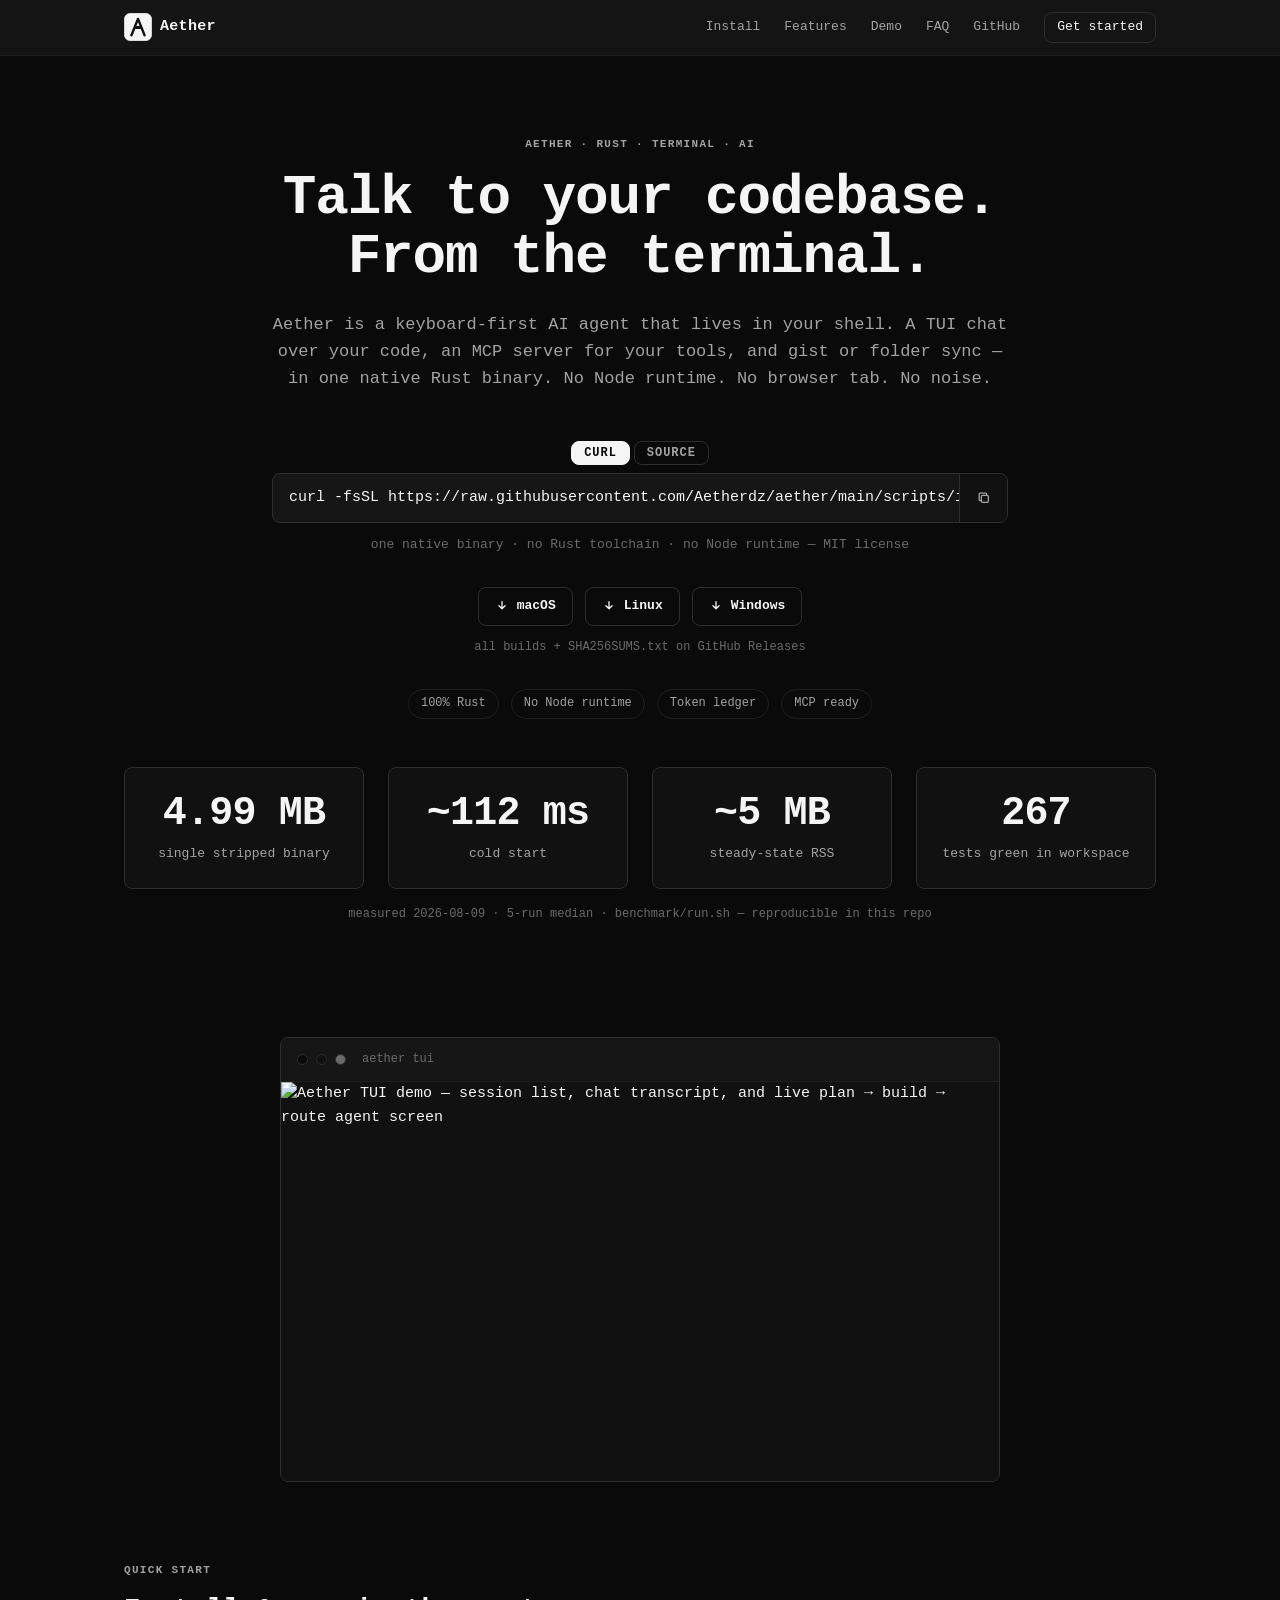
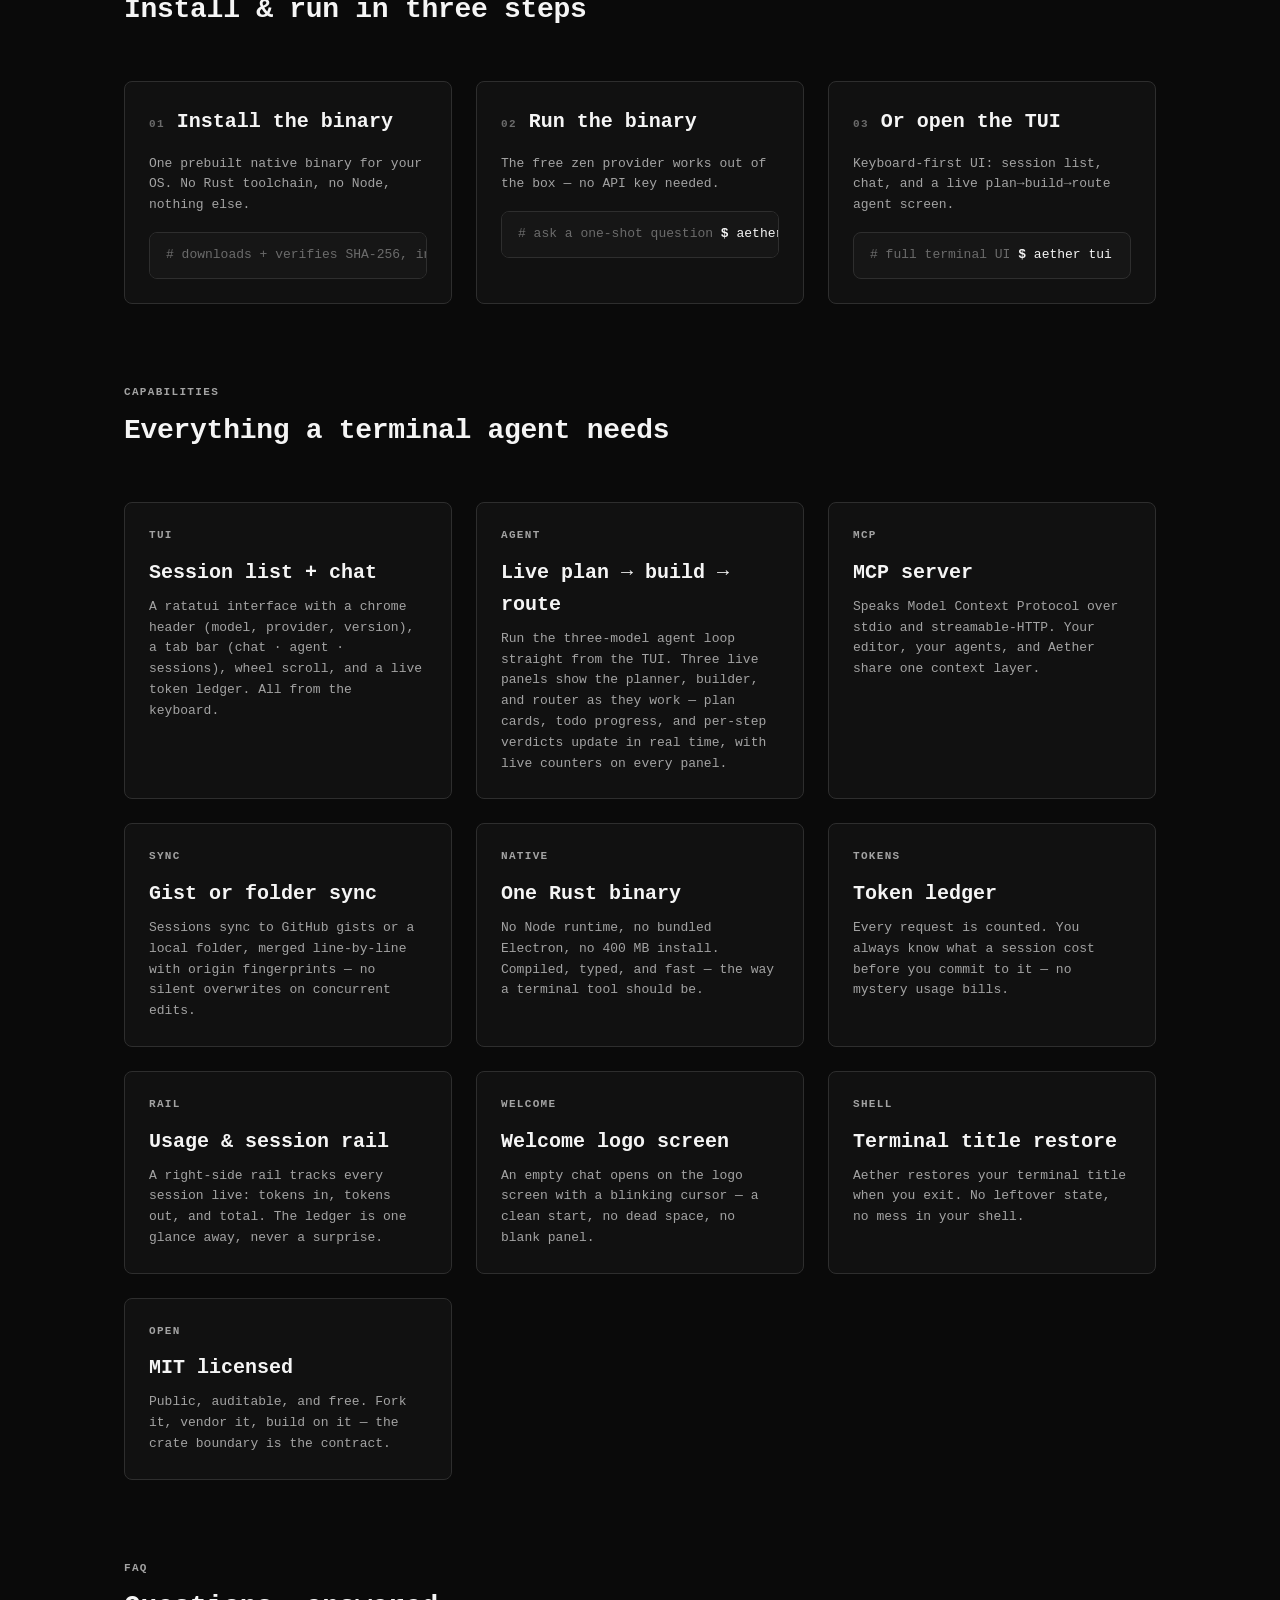
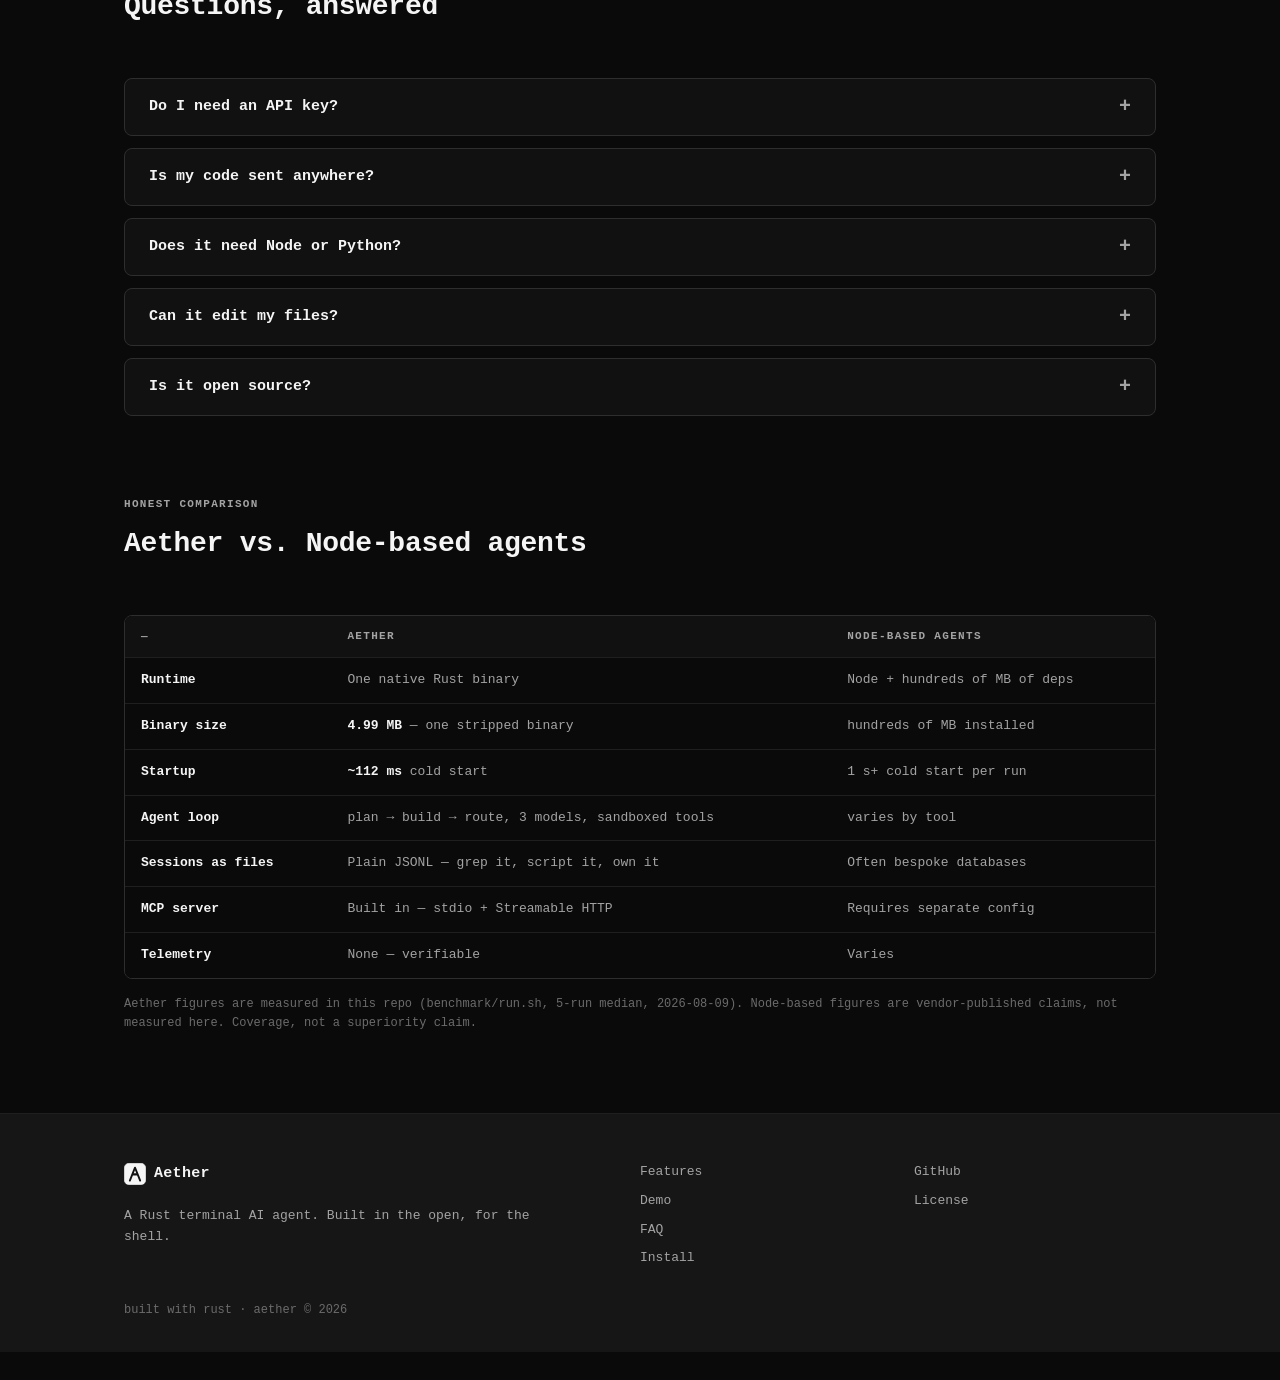
==== commit 71fd9fbe: "Redesign site: dark monochrome theme, relative asset paths, updated install.sh (AETHER_FORCE), new d" ====
--- a/index.html
+++ b/index.html
@@ -1,328 +1,393 @@
 <!DOCTYPE html>
 <html lang="en">
 <head>
-  <meta charset="UTF-8">
-  <meta name="viewport" content="width=device-width, initial-scale=1.0">
-  <title>Aether — the 3-model terminal agent</title>
-  <meta name="description" content="Aether is a Rust terminal AI coding agent driven by three models: a planner, a builder, and a router that revises the plan after every execution. One binary, no Node runtime, free no-key start.">
-  <meta property="og:title" content="Aether — the 3-model terminal agent">
-  <meta property="og:description" content="Plan. Build. Route. A Rust terminal agent where three models cooperate and the router re-plans after every step.">
-  <meta property="og:type" content="website">
-  <meta property="og:url" content="https://aetherdz.github.io/aether-site/">
-  <meta property="og:image" content="https://aetherdz.github.io/aether-site/logo.svg">
-  <meta name="twitter:card" content="summary_large_image">
-  <meta name="theme-color" content="#ffffff">
-  <meta http-equiv="Content-Security-Policy" content="default-src 'self'; script-src 'self'; style-src 'self'; font-src 'self'; img-src 'self' data:; connect-src 'none'; object-src 'none'; base-uri 'self'; form-action 'self'">
-  <link rel="icon" href="./emblem.svg" type="image/svg+xml">
-  <link rel="stylesheet" href="./style.css">
+<meta charset="UTF-8">
+<meta name="viewport" content="width=device-width, initial-scale=1.0">
+<title>Aether — Rust terminal AI agent</title>
+<meta name="description" content="Aether is a Rust terminal AI agent: a TUI chat over your codebase with an MCP server and gist/folder sync. Keyboard-first, token-ledgered, zero Node runtime.">
+<meta property="og:title" content="Aether — Rust terminal AI agent">
+<meta property="og:description" content="A terminal AI coding agent in one Rust binary. Talk to your codebase from the shell.">
+<meta property="og:type" content="website">
+<meta property="og:image" content="https://aetherdz.github.io/aether-site/assets/img/logo.svg">
+<meta name="theme-color" content="#0A0A0A">
+<link rel="icon" type="image/svg+xml" href="./assets/img/logo.svg">
+<link rel="preload" href="./assets/fonts/jetbrains-mono-400.woff2" as="font" type="font/woff2" crossorigin>
+<link rel="preload" href="./assets/fonts/jetbrains-mono-700.woff2" as="font" type="font/woff2" crossorigin>
+<link rel="stylesheet" href="./assets/css/style.css">
 </head>
 <body>
-  <a class="skip-link" href="#main">Skip to content</a>
-
-  <header class="nav">
-    <div class="nav-inner">
-      <a class="nav-brand" href="#top" aria-label="Aether home">
-        <img class="nav-emblem" src="./emblem.svg" alt="" width="26" height="26">
-        <span class="nav-word">aether</span>
-        <span class="nav-ver">v0.5.0</span>
+<a class="skip-link" href="#main">Skip to content</a>
+
+<header class="nav" id="top">
+  <nav aria-label="Primary">
+    <a class="brand" href="#top" aria-label="Aether home">
+      <svg class="brand-mark" viewBox="0 0 64 64" width="28" height="28" aria-hidden="true">
+        <rect x="0.75" y="0.75" width="62.5" height="62.5" rx="14" fill="#F5F5F5" stroke="#F5F5F5" stroke-width="1.5"/>
+        <path d="M 17 51 L 32 13.5 L 47 51" fill="none" stroke="#111111" stroke-width="5.5" stroke-linecap="round" stroke-linejoin="round"/>
+        <rect x="24" y="29.5" width="16" height="7" rx="3.5" fill="#111111"/>
+      </svg>
+      <span class="brand-name">Aether</span>
+    </a>
+    <div class="nav-links">
+      <a href="#quickstart">Install</a>
+      <a href="#features">Features</a>
+      <a href="#terminal">Demo</a>
+      <a href="#faq">FAQ</a>
+      <a href="https://github.com/Aetherdz/aether" rel="noopener">GitHub</a>
+      <a class="nav-cta" href="#install">Get started</a>
+    </div>
+  </nav>
+</header>
+
+<main id="main">
+
+  <section class="hero" aria-labelledby="hero-title">
+    <p class="overline">aether · rust · terminal · ai</p>
+    <h1 id="hero-title">Talk to your codebase.<br>From the terminal.</h1>
+    <p class="lead">Aether is a keyboard-first AI agent that lives in your shell. A TUI chat over your code, an MCP server for your tools, and gist or folder sync — in one native Rust binary. No Node runtime. No browser tab. No noise.</p>
+    <div class="install" id="install">
+      <div class="install-tabs" role="tablist" aria-label="Install method">
+        <button class="install-tab" id="tab-curl" role="tab" aria-selected="true" aria-controls="panel-curl" type="button" data-meta="one native binary · no Rust toolchain · no Node runtime — MIT license">curl</button>
+        <button class="install-tab" id="tab-source" role="tab" aria-selected="false" aria-controls="panel-source" type="button" data-meta="requires Rust 1.97+ · builds from source — MIT license">source</button>
+      </div>
+      <div class="install-row">
+        <div class="install-panel" id="panel-curl" role="tabpanel" aria-labelledby="tab-curl">
+          <code class="install-code" id="install-code">curl -fsSL https://raw.githubusercontent.com/Aetherdz/aether/main/scripts/install.sh | bash</code>
+        </div>
+        <div class="install-panel" id="panel-source" role="tabpanel" aria-labelledby="tab-source" hidden>
+          <code class="install-code">git clone https://github.com/Aetherdz/aether &amp;&amp; cd aether &amp;&amp; cargo build --release &amp;&amp; ./target/release/aether tui</code>
+        </div>
+        <button class="copy-btn" id="copy-btn" type="button" aria-label="Copy install command">
+          <svg class="icon icon-copy" viewBox="0 0 16 16" width="14" height="14" aria-hidden="true"><rect x="5" y="5" width="8" height="8" rx="1.5" fill="none" stroke="currentColor" stroke-width="1.5"/><path d="M11 5V3.5a1 1 0 0 0-1-1H3.5a1 1 0 0 0-1 1V10a1 1 0 0 0 1 1H5" fill="none" stroke="currentColor" stroke-width="1.5"/></svg>
+          <svg class="icon icon-check" viewBox="0 0 16 16" width="14" height="14" aria-hidden="true"><path d="M3 8.5 6.5 12 13 4.5" fill="none" stroke="currentColor" stroke-width="2" stroke-linecap="round" stroke-linejoin="round"/></svg>
+        </button>
+      </div>
+      <p class="install-meta" id="install-meta" aria-live="polite">one native binary · no Rust toolchain · no Node runtime — MIT license</p>
+    </div>
+    <div class="platforms" aria-label="Download for your platform">
+      <a class="platform-btn" href="https://github.com/Aetherdz/aether/releases/latest" rel="noopener">
+        <svg viewBox="0 0 16 16" width="14" height="14" aria-hidden="true"><path d="M8 2v8M4.5 6.5 8 10l3.5-3.5" fill="none" stroke="currentColor" stroke-width="1.5" stroke-linecap="round" stroke-linejoin="round"/></svg>
+        macOS
       </a>
-      <nav class="nav-links" id="nav-links" aria-label="Primary">
-        <a href="#agents">Agents</a>
-        <a href="#features">Features</a>
-        <a href="#install">Install</a>
-        <a href="#faq">FAQ</a>
-      </nav>
-      <div class="nav-actions">
-        <button class="theme-toggle" id="theme-toggle" type="button" aria-label="Toggle dark mode" aria-pressed="false">
-          <svg class="icon-moon" viewBox="0 0 24 24" fill="none" stroke="currentColor" stroke-width="2" stroke-linecap="round" stroke-linejoin="round" aria-hidden="true"><path d="M21 12.79A9 9 0 1 1 11.21 3 7 7 0 0 0 21 12.79z"></path></svg>
-          <svg class="icon-sun" viewBox="0 0 24 24" fill="none" stroke="currentColor" stroke-width="2" stroke-linecap="round" stroke-linejoin="round" aria-hidden="true"><circle cx="12" cy="12" r="4"></circle><path d="M12 2v2M12 20v2M4.93 4.93l1.41 1.41M17.66 17.66l1.41 1.41M2 12h2M20 12h2M6.34 17.66l-1.41 1.41M19.07 4.93l-1.41 1.41"></path></svg>
-        </button>
-        <a class="btn btn-ghost nav-cta" href="https://github.com/Aetherdz/aether" rel="noopener" target="_blank">GitHub</a>
-        <a class="btn btn-primary nav-cta" href="#install">Get started</a>
-        <button class="nav-toggle" id="nav-toggle" type="button" aria-expanded="false" aria-controls="nav-links" aria-label="Toggle menu">
-          <span></span><span></span><span></span>
-        </button>
-      </div>
-    </div>
-  </header>
-
-  <main id="main">
-    <section class="hero" id="top">
-      <div class="hero-inner">
-        <p class="overline"><span class="dot dot-ink"></span>Rust terminal agent · three cooperating models</p>
-        <h1>Plan. Build. Route.<br>One <span class="u">agent</span> in your shell.</h1>
-        <p class="hero-sub">Aether is a terminal AI coding agent run by <b>three models</b>:
-          a planner that builds the plan, a builder that executes it, and a router
-          that watches the result and re-plans. One static Rust binary — no Node,
-          no Electron, no runtime to install.</p>
-        <div class="hero-cta">
-          <button class="btn btn-primary copy-btn-inline" id="copy-install" type="button" aria-label="Copy install command">
-            <code id="install-code">curl -fsSL https://aetherdz.github.io/aether-site/install.sh | sh</code>
-            <svg class="icon-copy" viewBox="0 0 16 16" width="14" height="14" aria-hidden="true"><rect x="5" y="5" width="8" height="8" rx="1.5" fill="none" stroke="currentColor" stroke-width="1.5"/><path d="M11 5V3.5a1 1 0 0 0-1-1H3.5a1 1 0 0 0-1 1V10a1 1 0 0 0 1 1H5" fill="none" stroke="currentColor" stroke-width="1.5"/></svg>
-            <svg class="icon-check" viewBox="0 0 16 16" width="14" height="14" aria-hidden="true"><path d="M3 8.5 6.5 12 13 4.5" fill="none" stroke="currentColor" stroke-width="2" stroke-linecap="round" stroke-linejoin="round"/></svg>
-            <span class="copy-hint" id="copy-hint" aria-live="polite">copy</span>
-          </button>
-          <a class="btn btn-ghost" href="#agents" rel="noopener">How it works</a>
-        </div>
-        <p class="hero-tag">OR ALSO: <code>cargo install --git https://github.com/Aetherdz/aether aether-cli</code></p>
-      </div>
-
-      <div class="terminal" role="img" aria-label="Animated aether terminal session">
-        <div class="terminal-bar">
-          <span class="traffic"><i class="t-red"></i><i class="t-amber"></i><i class="t-green"></i></span>
-          <span class="terminal-title">aether — 3-model session</span>
-          <span class="terminal-dots" aria-hidden="true">···</span>
-        </div>
-        <pre class="terminal-body" id="terminal" aria-live="polite"></pre>
-      </div>
-    </section>
-
-    <section class="section" id="agents" aria-labelledby="agents-title">
-      <div class="section-head">
-        <p class="overline">THE AGENTS</p>
-        <h2 id="agents-title">Three models. One loop.</h2>
-        <p class="section-sub">Most agents run a single model. Aether runs three that hand off to each other — and the router rewrites the plan from what actually happened.</p>
-      </div>
-      <div class="agent-loop" aria-label="Agent loop: plan → build → route">
-        <article class="agent-card" data-agent="plan">
-          <div class="agent-head"><span class="agent-num">01</span><h3>Plan</h3></div>
-          <p>Reads the request, maps the repo, and writes a concrete step list — files to touch, commands to run, order of operations.</p>
-          <pre class="agent-sample"><span class="s-dim"># plan</span>
-<span class="s-cmd">plan</span> "add a --json flag to sync status"
-<span class="s-dim">▸ 3 steps</span>
-  1. parse flag in cli.rs
-  2. emit json in sync.rs
-  3. test round-trip</pre>
-        </article>
-        <span class="agent-arrow" aria-hidden="true">→</span>
-        <article class="agent-card" data-agent="build">
-          <div class="agent-head"><span class="agent-num">02</span><h3>Build</h3></div>
-          <p>Executes the plan against the codebase: edits files, runs commands, observes the results, and reports back what changed.</p>
-          <pre class="agent-sample"><span class="s-dim"># build</span>
-<span class="s-cmd">build</span> step 1/3
-<span class="s-dim">▸ edit crates/aether-sync/src/lib.rs</span>
-  + --json flag wired to Status
-  ✓ cargo check passes</pre>
-        </article>
-        <span class="agent-arrow" aria-hidden="true">→</span>
-        <article class="agent-card" data-agent="route">
-          <div class="agent-head"><span class="agent-num">03</span><h3>Route</h3></div>
-          <p>Compares the result to the plan. Done? Hand off to you. Drifted? It rewrites the plan and sends it back to build — no dead ends.</p>
-          <pre class="agent-sample"><span class="s-dim"># route</span>
-<span class="s-cmd">route</span> result vs plan
-<span class="s-dim">▸ 1 deviation found</span>
-  json output missing tests
-<span class="s-dim">▸ plan v2 → build</span></pre>
-        </article>
-      </div>
-      <p class="agents-note">The router is the difference: it treats the plan as a hypothesis, not a contract. Execution always feeds back into planning.</p>
-    </section>
-
-    <section class="section" id="features" aria-labelledby="features-title">
-      <div class="section-head">
-        <p class="overline">FEATURES</p>
-        <h2 id="features-title">Everything a coding agent should be.</h2>
-        <p class="section-sub">Built in Rust, tuned for low RAM, honest about providers.</p>
-      </div>
-      <div class="bento">
-        <article class="card card-wide">
-          <div class="card-head"><span class="card-index">01</span><span class="card-rule" aria-hidden="true"></span></div>
-          <h3>Zero setup</h3>
-          <p>Run <code>aether</code> and start chatting. Ships with the free zen provider — OpenAI-compatible, no API key, no account, no credit card.</p>
-        </article>
-        <article class="card">
-          <div class="card-head"><span class="card-index">02</span><span class="card-rule" aria-hidden="true"></span></div>
-          <h3>19 providers</h3>
-          <p>zen, openai, anthropic, google, deepseek, openrouter, ollama, groq, mistral, xai, cerebras, togetherai, fireworks, perplexity, moonshot, minimax, huggingface, lmstudio, github — plus any OpenAI-compatible endpoint.</p>
-        </article>
-        <article class="card">
-          <div class="card-head"><span class="card-index">03</span><span class="card-rule" aria-hidden="true"></span></div>
-          <h3>Light on RAM</h3>
-          <p>A native Rust binary idles in tens of MB — not hundreds. No Electron, no bundled Chromium, no interpreter overhead.</p>
-        </article>
-        <article class="card">
-          <div class="card-head"><span class="card-index">04</span><span class="card-rule" aria-hidden="true"></span></div>
-          <h3>Sessions</h3>
-          <p>Every chat auto-titles and saves. Browse, resume, or delete with <code>aether sessions</code>. Plain JSONL — grep it, script it, own it.</p>
-        </article>
-        <article class="card">
-          <div class="card-head"><span class="card-index">05</span><span class="card-rule" aria-hidden="true"></span></div>
-          <h3>Recall</h3>
-          <p>Cross-session memory: search every past conversation with <code>aether recall "phrase"</code> and jump straight back in.</p>
-        </article>
-        <article class="card">
-          <div class="card-head"><span class="card-index">06</span><span class="card-rule" aria-hidden="true"></span></div>
-          <h3>MCP server</h3>
-          <p>Aether speaks the Model Context Protocol over stdio and Streamable HTTP. Your editor and your agents share one context layer.</p>
-        </article>
-        <article class="card card-wide">
-          <div class="card-head"><span class="card-index">07</span><span class="card-rule" aria-hidden="true"></span></div>
-          <h3>Sync across devices</h3>
-          <p>Sessions sync to a private GitHub gist or any synced folder — merged line-by-line with origin fingerprints, so concurrent edits never silently overwrite.</p>
-        </article>
-        <article class="card card-wide">
-          <div class="card-head"><span class="card-index">08</span><span class="card-rule" aria-hidden="true"></span></div>
-          <h3>Resilient transport</h3>
-          <p>Streaming requests retry with exponential backoff and full jitter on 408/429/5xx — and the system prompt layers per-project overrides via <code>.aether/system-prompt.md</code>.</p>
-        </article>
-      </div>
-    </section>
-
-    <section class="section" id="install" aria-labelledby="install-title">
-      <div class="section-head">
-        <p class="overline">INSTALL</p>
-        <h2 id="install-title">One command to first answer.</h2>
-      </div>
-      <div class="install-wrap">
-        <div class="install-tabs" role="tablist" aria-label="Install method">
-          <button class="install-tab active" data-method="curl" role="tab" aria-selected="true">curl</button>
-          <button class="install-tab" data-method="cargo" role="tab" aria-selected="false">cargo</button>
-          <button class="install-tab" data-method="git" role="tab" aria-selected="false">git clone</button>
-          <button class="install-tab" data-method="termux" role="tab" aria-selected="false">Termux</button>
-          <button class="install-tab" data-method="npx" role="tab" aria-selected="false">npx? no.</button>
-        </div>
-        <div class="install-pane">
-          <div class="code-block" data-pane-wrap="curl">
-            <pre class="install-code active" data-pane="curl" role="tabpanel"><code>curl -fsSL https://aetherdz.github.io/aether-site/install.sh | sh</code></pre>
-            <button class="copy-btn" type="button" data-copy-text="curl -fsSL https://aetherdz.github.io/aether-site/install.sh | sh" aria-label="Copy install command">
-              <svg class="icon-copy" viewBox="0 0 16 16" width="15" height="15" aria-hidden="true"><rect x="5" y="5" width="8" height="8" rx="1.5" fill="none" stroke="currentColor" stroke-width="1.5"/><path d="M11 5V3.5a1 1 0 0 0-1-1H3.5a1 1 0 0 0-1 1V10a1 1 0 0 0 1 1H5" fill="none" stroke="currentColor" stroke-width="1.5"/></svg>
-              <svg class="icon-check" viewBox="0 0 16 16" width="15" height="15" aria-hidden="true"><path d="M3 8.5 6.5 12 13 4.5" fill="none" stroke="currentColor" stroke-width="2" stroke-linecap="round" stroke-linejoin="round"/></svg>
-            </button>
-          </div>
-          <div class="code-block" data-pane-wrap="cargo" hidden>
-            <pre class="install-code" data-pane="cargo" role="tabpanel" hidden><code>cargo install --git https://github.com/Aetherdz/aether --locked aether-cli</code></pre>
-            <button class="copy-btn" type="button" data-copy-text="cargo install --git https://github.com/Aetherdz/aether --locked aether-cli" aria-label="Copy install command">
-              <svg class="icon-copy" viewBox="0 0 16 16" width="15" height="15" aria-hidden="true"><rect x="5" y="5" width="8" height="8" rx="1.5" fill="none" stroke="currentColor" stroke-width="1.5"/><path d="M11 5V3.5a1 1 0 0 0-1-1H3.5a1 1 0 0 0-1 1V10a1 1 0 0 0 1 1H5" fill="none" stroke="currentColor" stroke-width="1.5"/></svg>
-              <svg class="icon-check" viewBox="0 0 16 16" width="15" height="15" aria-hidden="true"><path d="M3 8.5 6.5 12 13 4.5" fill="none" stroke="currentColor" stroke-width="2" stroke-linecap="round" stroke-linejoin="round"/></svg>
-            </button>
-          </div>
-          <div class="code-block" data-pane-wrap="git" hidden>
-            <pre class="install-code" data-pane="git" role="tabpanel" hidden><code>git clone https://github.com/Aetherdz/aether
-cd aether &amp;&amp; cargo build --release
-./target/release/aether</code></pre>
-            <button class="copy-btn" type="button" data-copy-text="git clone https://github.com/Aetherdz/aether
-cd aether && cargo build --release
-./target/release/aether" aria-label="Copy install command">
-              <svg class="icon-copy" viewBox="0 0 16 16" width="15" height="15" aria-hidden="true"><rect x="5" y="5" width="8" height="8" rx="1.5" fill="none" stroke="currentColor" stroke-width="1.5"/><path d="M11 5V3.5a1 1 0 0 0-1-1H3.5a1 1 0 0 0-1 1V10a1 1 0 0 0 1 1H5" fill="none" stroke="currentColor" stroke-width="1.5"/></svg>
-              <svg class="icon-check" viewBox="0 0 16 16" width="15" height="15" aria-hidden="true"><path d="M3 8.5 6.5 12 13 4.5" fill="none" stroke="currentColor" stroke-width="2" stroke-linecap="round" stroke-linejoin="round"/></svg>
-            </button>
-          </div>
-          <div class="code-block" data-pane-wrap="termux" hidden>
-            <pre class="install-code" data-pane="termux" role="tabpanel" hidden><code>pkg install -y rust
-curl -fsSL https://aetherdz.github.io/aether-site/install.sh | sh</code></pre>
-            <button class="copy-btn" type="button" data-copy-text="pkg install -y rust
-curl -fsSL https://aetherdz.github.io/aether-site/install.sh | sh" aria-label="Copy install command">
-              <svg class="icon-copy" viewBox="0 0 16 16" width="15" height="15" aria-hidden="true"><rect x="5" y="5" width="8" height="8" rx="1.5" fill="none" stroke="currentColor" stroke-width="1.5"/><path d="M11 5V3.5a1 1 0 0 0-1-1H3.5a1 1 0 0 0-1 1V10a1 1 0 0 0 1 1H5" fill="none" stroke="currentColor" stroke-width="1.5"/></svg>
-              <svg class="icon-check" viewBox="0 0 16 16" width="15" height="15" aria-hidden="true"><path d="M3 8.5 6.5 12 13 4.5" fill="none" stroke="currentColor" stroke-width="2" stroke-linecap="round" stroke-linejoin="round"/></svg>
-            </button>
-          </div>
-          <div class="code-block" data-pane-wrap="npx" hidden>
-            <pre class="install-code" data-pane="npx" role="tabpanel" hidden><code>npx: command not found — that's the point.
-Aether is a Rust binary. No Node runtime, no registry, no node_modules.</code></pre>
-            <button class="copy-btn" type="button" data-copy-text="npx: command not found — that's the point.
-Aether is a Rust binary. No Node runtime, no registry, no node_modules." aria-label="Copy install command">
-              <svg class="icon-copy" viewBox="0 0 16 16" width="15" height="15" aria-hidden="true"><rect x="5" y="5" width="8" height="8" rx="1.5" fill="none" stroke="currentColor" stroke-width="1.5"/><path d="M11 5V3.5a1 1 0 0 0-1-1H3.5a1 1 0 0 0-1 1V10a1 1 0 0 0 1 1H5" fill="none" stroke="currentColor" stroke-width="1.5"/></svg>
-              <svg class="icon-check" viewBox="0 0 16 16" width="15" height="15" aria-hidden="true"><path d="M3 8.5 6.5 12 13 4.5" fill="none" stroke="currentColor" stroke-width="2" stroke-linecap="round" stroke-linejoin="round"/></svg>
-            </button>
-          </div>
-        </div>
-      </div>
-      <div class="power-row">
-        <p class="power-label">POWER USER</p>
-        <div class="power-cmds">
-          <button class="power-cmd" type="button" data-copy-text="aether use deepseek/deepseek-chat" aria-label="Copy command"><code>aether use deepseek/deepseek-chat</code><svg class="icon-copy" viewBox="0 0 16 16" width="13" height="13" aria-hidden="true"><rect x="5" y="5" width="8" height="8" rx="1.5" fill="none" stroke="currentColor" stroke-width="1.5"/><path d="M11 5V3.5a1 1 0 0 0-1-1H3.5a1 1 0 0 0-1 1V10a1 1 0 0 0 1 1H5" fill="none" stroke="currentColor" stroke-width="1.5"/></svg><svg class="icon-check" viewBox="0 0 16 16" width="13" height="13" aria-hidden="true"><path d="M3 8.5 6.5 12 13 4.5" fill="none" stroke="currentColor" stroke-width="2" stroke-linecap="round" stroke-linejoin="round"/></svg></button>
-          <button class="power-cmd" type="button" data-copy-text="aether models" aria-label="Copy command"><code>aether models</code><svg class="icon-copy" viewBox="0 0 16 16" width="13" height="13" aria-hidden="true"><rect x="5" y="5" width="8" height="8" rx="1.5" fill="none" stroke="currentColor" stroke-width="1.5"/><path d="M11 5V3.5a1 1 0 0 0-1-1H3.5a1 1 0 0 0-1 1V10a1 1 0 0 0 1 1H5" fill="none" stroke="currentColor" stroke-width="1.5"/></svg><svg class="icon-check" viewBox="0 0 16 16" width="13" height="13" aria-hidden="true"><path d="M3 8.5 6.5 12 13 4.5" fill="none" stroke="currentColor" stroke-width="2" stroke-linecap="round" stroke-linejoin="round"/></svg></button>
-          <button class="power-cmd" type="button" data-copy-text="aether providers" aria-label="Copy command"><code>aether providers</code><svg class="icon-copy" viewBox="0 0 16 16" width="13" height="13" aria-hidden="true"><rect x="5" y="5" width="8" height="8" rx="1.5" fill="none" stroke="currentColor" stroke-width="1.5"/><path d="M11 5V3.5a1 1 0 0 0-1-1H3.5a1 1 0 0 0-1 1V10a1 1 0 0 0 1 1H5" fill="none" stroke="currentColor" stroke-width="1.5"/></svg><svg class="icon-check" viewBox="0 0 16 16" width="13" height="13" aria-hidden="true"><path d="M3 8.5 6.5 12 13 4.5" fill="none" stroke="currentColor" stroke-width="2" stroke-linecap="round" stroke-linejoin="round"/></svg></button>
-          <button class="power-cmd" type="button" data-copy-text="aether sessions" aria-label="Copy command"><code>aether sessions</code><svg class="icon-copy" viewBox="0 0 16 16" width="13" height="13" aria-hidden="true"><rect x="5" y="5" width="8" height="8" rx="1.5" fill="none" stroke="currentColor" stroke-width="1.5"/><path d="M11 5V3.5a1 1 0 0 0-1-1H3.5a1 1 0 0 0-1 1V10a1 1 0 0 0 1 1H5" fill="none" stroke="currentColor" stroke-width="1.5"/></svg><svg class="icon-check" viewBox="0 0 16 16" width="13" height="13" aria-hidden="true"><path d="M3 8.5 6.5 12 13 4.5" fill="none" stroke="currentColor" stroke-width="2" stroke-linecap="round" stroke-linejoin="round"/></svg></button>
-          <button class="power-cmd" type="button" data-copy-text="aether recall \"x\"" aria-label="Copy command"><code>aether recall "x"</code><svg class="icon-copy" viewBox="0 0 16 16" width="13" height="13" aria-hidden="true"><rect x="5" y="5" width="8" height="8" rx="1.5" fill="none" stroke="currentColor" stroke-width="1.5"/><path d="M11 5V3.5a1 1 0 0 0-1-1H3.5a1 1 0 0 0-1 1V10a1 1 0 0 0 1 1H5" fill="none" stroke="currentColor" stroke-width="1.5"/></svg><svg class="icon-check" viewBox="0 0 16 16" width="13" height="13" aria-hidden="true"><path d="M3 8.5 6.5 12 13 4.5" fill="none" stroke="currentColor" stroke-width="2" stroke-linecap="round" stroke-linejoin="round"/></svg></button>
-          <button class="power-cmd" type="button" data-copy-text="aether sync" aria-label="Copy command"><code>aether sync</code><svg class="icon-copy" viewBox="0 0 16 16" width="13" height="13" aria-hidden="true"><rect x="5" y="5" width="8" height="8" rx="1.5" fill="none" stroke="currentColor" stroke-width="1.5"/><path d="M11 5V3.5a1 1 0 0 0-1-1H3.5a1 1 0 0 0-1 1V10a1 1 0 0 0 1 1H5" fill="none" stroke="currentColor" stroke-width="1.5"/></svg><svg class="icon-check" viewBox="0 0 16 16" width="13" height="13" aria-hidden="true"><path d="M3 8.5 6.5 12 13 4.5" fill="none" stroke="currentColor" stroke-width="2" stroke-linecap="round" stroke-linejoin="round"/></svg></button>
-          <button class="power-cmd" type="button" data-copy-text="aether tui" aria-label="Copy command"><code>aether tui</code><svg class="icon-copy" viewBox="0 0 16 16" width="13" height="13" aria-hidden="true"><rect x="5" y="5" width="8" height="8" rx="1.5" fill="none" stroke="currentColor" stroke-width="1.5"/><path d="M11 5V3.5a1 1 0 0 0-1-1H3.5a1 1 0 0 0-1 1V10a1 1 0 0 0 1 1H5" fill="none" stroke="currentColor" stroke-width="1.5"/></svg><svg class="icon-check" viewBox="0 0 16 16" width="13" height="13" aria-hidden="true"><path d="M3 8.5 6.5 12 13 4.5" fill="none" stroke="currentColor" stroke-width="2" stroke-linecap="round" stroke-linejoin="round"/></svg></button>
-        </div>
-      </div>
-    </section>
-
-    <section class="section" id="commands" aria-labelledby="commands-title">
-      <div class="section-head">
-        <p class="overline">COMMANDS</p>
-        <h2 id="commands-title">The whole CLI.</h2>
-      </div>
-      <div class="commands-grid" id="commands-grid"></div>
-    </section>
-
-    <section class="section" id="faq" aria-labelledby="faq-title">
-      <div class="section-head">
-        <p class="overline">FAQ</p>
-        <h2 id="faq-title">Questions, answered.</h2>
-      </div>
-      <div class="faq">
-        <div class="faq-item">
-          <button class="faq-q" type="button" aria-expanded="false" aria-controls="faq-a-1">
-            <span>Do I need an API key?</span><span class="faq-icon" aria-hidden="true"></span>
-          </button>
-          <div class="faq-a" id="faq-a-1" hidden><p>No. Aether ships with the free zen provider — an OpenAI-compatible endpoint that needs no key. Run <code>aether</code> and start chatting. Bring your own key only when you want a different model.</p></div>
-        </div>
-        <div class="faq-item">
-          <button class="faq-q" type="button" aria-expanded="false" aria-controls="faq-a-2">
-            <span>What does "3 models" mean?</span><span class="faq-icon" aria-hidden="true"></span>
-          </button>
-          <div class="faq-a" id="faq-a-2" hidden><p>One model plans, one executes, and one routes between them — comparing the executed result against the plan and rewriting the plan when they drift. The router is what keeps Aether from grinding on a stale approach: it treats the plan as a hypothesis that execution must confirm or correct.</p></div>
-        </div>
-        <div class="faq-item">
-          <button class="faq-q" type="button" aria-expanded="false" aria-controls="faq-a-3">
-            <span>Is it free?</span><span class="faq-icon" aria-hidden="true"></span>
-          </button>
-          <div class="faq-a" id="faq-a-3" hidden><p>The CLI is free, MIT-licensed, and the zen provider has a free tier — you can go from zero to a working agent without paying anything. Paid providers are billed by them, at their rates.</p></div>
-        </div>
-        <div class="faq-item">
-          <button class="faq-q" type="button" aria-expanded="false" aria-controls="faq-a-4">
-            <span>Is it open source?</span><span class="faq-icon" aria-hidden="true"></span>
-          </button>
-          <div class="faq-a" id="faq-a-4" hidden><p>Yes — MIT license, source on <a href="https://github.com/Aetherdz/aether" rel="noopener" target="_blank">GitHub</a>. Read it, fork it, build on it.</p></div>
-        </div>
-        <div class="faq-item">
-          <button class="faq-q" type="button" aria-expanded="false" aria-controls="faq-a-5">
-            <span>Which models can I use?</span><span class="faq-icon" aria-hidden="true"></span>
-          </button>
-          <div class="faq-a" id="faq-a-5" hidden><p>All 19 providers: zen (free), openai, anthropic, google, deepseek, openrouter, ollama, groq, mistral, xai, cerebras, togetherai, fireworks, perplexity, moonshot, minimax, huggingface, lmstudio, github — plus any OpenAI-compatible endpoint. Switch with <code>aether use &lt;provider&gt;/&lt;model&gt;</code>.</p></div>
-        </div>
-        <div class="faq-item">
-          <button class="faq-q" type="button" aria-expanded="false" aria-controls="faq-a-6">
-            <span>Does it work on Windows?</span><span class="faq-icon" aria-hidden="true"></span>
-          </button>
-          <div class="faq-a" id="faq-a-6" hidden><p>Yes. One binary for Windows, macOS, and Linux — x86 and ARM. The installer script is POSIX sh; on Windows use the cargo or git method (or WSL).</p></div>
-        </div>
-        <div class="faq-item">
-          <button class="faq-q" type="button" aria-expanded="false" aria-controls="faq-a-7">
-            <span>Is my data stored?</span><span class="faq-icon" aria-hidden="true"></span>
-          </button>
-          <div class="faq-a" id="faq-a-7" hidden><p>Locally, on your machine. Sessions live under <code>~/.config/aether</code>. Sync only happens if you enable it — a private gist or a folder you control. No account, no cloud, no telemetry.</p></div>
-        </div>
-      </div>
-    </section>
-
-    <section class="cta">
-      <h2>Three models. One loop.</h2>
-      <p>Install it. Point it at a repo. Watch the router re-plan.</p>
-      <div class="hero-cta">
-        <button class="btn btn-primary copy-btn-inline" type="button" data-copy="curl -fsSL https://aetherdz.github.io/aether-site/install.sh | sh" aria-label="Copy install command">
-          <code>curl -fsSL https://aetherdz.github.io/aether-site/install.sh | sh</code>
-          <svg class="icon-copy" viewBox="0 0 16 16" width="14" height="14" aria-hidden="true"><rect x="5" y="5" width="8" height="8" rx="1.5" fill="none" stroke="currentColor" stroke-width="1.5"/><path d="M11 5V3.5a1 1 0 0 0-1-1H3.5a1 1 0 0 0-1 1V10a1 1 0 0 0 1 1H5" fill="none" stroke="currentColor" stroke-width="1.5"/></svg>
-          <svg class="icon-check" viewBox="0 0 16 16" width="14" height="14" aria-hidden="true"><path d="M3 8.5 6.5 12 13 4.5" fill="none" stroke="currentColor" stroke-width="2" stroke-linecap="round" stroke-linejoin="round"/></svg>
-        </button>
-        <a class="btn btn-ghost" href="https://github.com/Aetherdz/aether" rel="noopener" target="_blank">Star on GitHub</a>
-      </div>
-      <p class="cta-badge-row"><span class="rust-badge">built in Rust</span></p>
-    </section>
-  </main>
-
-  <footer class="footer">
-    <div class="footer-inner">
-      <p>Built by <a href="https://github.com/Aetherdz" rel="noopener" target="_blank">Aetherdz</a>. MIT license. <span class="rust-badge">Rust</span></p>
-      <p class="footer-motto">Plan. Build. Route.</p>
-      <p><a href="https://github.com/Aetherdz/aether" rel="noopener" target="_blank">Source on GitHub</a></p>
-    </div>
-  </footer>
-
-  <script src="./app.js"></script>
+      <a class="platform-btn" href="https://github.com/Aetherdz/aether/releases/latest" rel="noopener">
+        <svg viewBox="0 0 16 16" width="14" height="14" aria-hidden="true"><path d="M8 2v8M4.5 6.5 8 10l3.5-3.5" fill="none" stroke="currentColor" stroke-width="1.5" stroke-linecap="round" stroke-linejoin="round"/></svg>
+        Linux
+      </a>
+      <a class="platform-btn" href="https://github.com/Aetherdz/aether/releases/latest" rel="noopener">
+        <svg viewBox="0 0 16 16" width="14" height="14" aria-hidden="true"><path d="M8 2v8M4.5 6.5 8 10l3.5-3.5" fill="none" stroke="currentColor" stroke-width="1.5" stroke-linecap="round" stroke-linejoin="round"/></svg>
+        Windows
+      </a>
+    </div>
+    <p class="platform-note">all builds + SHA256SUMS.txt on GitHub Releases</p>
+    <ul class="badges" aria-label="Highlights">
+      <li>100% Rust</li>
+      <li>No Node runtime</li>
+      <li>Token ledger</li>
+      <li>MCP ready</li>
+    </ul>
+  </section>
+
+  <section class="stats" id="stats" aria-labelledby="stats-title">
+    <h2 id="stats-title" class="sr-only">Measured performance</h2>
+    <dl class="stat-grid">
+      <div class="stat">
+        <dt class="stat-value">4.99 MB</dt>
+        <dd class="stat-label">single stripped binary</dd>
+      </div>
+      <div class="stat">
+        <dt class="stat-value">~112 ms</dt>
+        <dd class="stat-label">cold start</dd>
+      </div>
+      <div class="stat">
+        <dt class="stat-value">~5 MB</dt>
+        <dd class="stat-label">steady-state RSS</dd>
+      </div>
+      <div class="stat">
+        <dt class="stat-value">267</dt>
+        <dd class="stat-label">tests green in workspace</dd>
+      </div>
+    </dl>
+    <p class="stat-note">measured 2026-08-09 · 5-run median · benchmark/run.sh — reproducible in this repo</p>
+  </section>
+
+  <section class="terminal-wrap" id="terminal" aria-labelledby="terminal-title">
+    <h2 id="terminal-title" class="sr-only">Terminal demo</h2>
+    <figure class="terminal">
+      <div class="terminal-bar">
+        <span class="dot dot-red" aria-hidden="true"></span>
+        <span class="dot dot-yellow" aria-hidden="true"></span>
+        <span class="dot dot-green" aria-hidden="true"></span>
+        <span class="terminal-path">aether tui</span>
+      </div>
+      <img class="terminal-gif" src="./assets/img/demo.gif" alt="Aether TUI demo — session list, chat transcript, and live plan → build → route agent screen" loading="lazy" width="1150" height="640">
+    </figure>
+  </section>
+
+  <section class="quickstart" id="quickstart" aria-labelledby="quickstart-title">
+    <p class="overline">quick start</p>
+    <h2 class="section-title" id="quickstart-title">Install &amp; run in three steps</h2>
+    <div class="steps">
+      <article class="step">
+        <div class="step-head">
+          <span class="step-num">01</span>
+          <h3 class="step-title">Install the binary</h3>
+        </div>
+        <p>One prebuilt native binary for your OS. No Rust toolchain, no Node, nothing else.</p>
+        <code class="step-code"><span class="c-comment"># downloads + verifies SHA-256, installs to ~/.local/bin</span>
+<span class="c-cmd">$</span> curl -fsSL https://raw.githubusercontent.com/Aetherdz/aether/main/scripts/install.sh | bash</code>
+      </article>
+      <article class="step">
+        <div class="step-head">
+          <span class="step-num">02</span>
+          <h3 class="step-title">Run the binary</h3>
+        </div>
+        <p>The free zen provider works out of the box — no API key needed.</p>
+        <code class="step-code"><span class="c-comment"># ask a one-shot question</span>
+<span class="c-cmd">$</span> aether ask "explain this repo"</code>
+      </article>
+      <article class="step">
+        <div class="step-head">
+          <span class="step-num">03</span>
+          <h3 class="step-title">Or open the TUI</h3>
+        </div>
+        <p>Keyboard-first UI: session list, chat, and a live plan→build→route agent screen.</p>
+        <code class="step-code"><span class="c-comment"># full terminal UI</span>
+<span class="c-cmd">$</span> aether tui</code>
+      </article>
+    </div>
+  </section>
+
+  <section class="features" id="features" aria-labelledby="features-title">
+    <p class="overline">capabilities</p>
+    <h2 class="section-title" id="features-title">Everything a terminal agent needs</h2>
+    <div class="feature-grid">
+      <article class="feature-card">
+        <p class="feature-label">tui</p>
+        <h3>Session list + chat</h3>
+        <p>A ratatui interface with a chrome header (model, provider, version), a tab bar (chat · agent · sessions), wheel scroll, and a live token ledger. All from the keyboard.</p>
+      </article>
+      <article class="feature-card">
+        <p class="feature-label">agent</p>
+        <h3>Live plan → build → route</h3>
+        <p>Run the three-model agent loop straight from the TUI. Three live panels show the planner, builder, and router as they work — plan cards, todo progress, and per-step verdicts update in real time, with live counters on every panel.</p>
+      </article>
+      <article class="feature-card">
+        <p class="feature-label">mcp</p>
+        <h3>MCP server</h3>
+        <p>Speaks Model Context Protocol over stdio and streamable-HTTP. Your editor, your agents, and Aether share one context layer.</p>
+      </article>
+      <article class="feature-card">
+        <p class="feature-label">sync</p>
+        <h3>Gist or folder sync</h3>
+        <p>Sessions sync to GitHub gists or a local folder, merged line-by-line with origin fingerprints — no silent overwrites on concurrent edits.</p>
+      </article>
+      <article class="feature-card">
+        <p class="feature-label">native</p>
+        <h3>One Rust binary</h3>
+        <p>No Node runtime, no bundled Electron, no 400 MB install. Compiled, typed, and fast — the way a terminal tool should be.</p>
+      </article>
+      <article class="feature-card">
+        <p class="feature-label">tokens</p>
+        <h3>Token ledger</h3>
+        <p>Every request is counted. You always know what a session cost before you commit to it — no mystery usage bills.</p>
+      </article>
+      <article class="feature-card">
+        <p class="feature-label">rail</p>
+        <h3>Usage &amp; session rail</h3>
+        <p>A right-side rail tracks every session live: tokens in, tokens out, and total. The ledger is one glance away, never a surprise.</p>
+      </article>
+      <article class="feature-card">
+        <p class="feature-label">welcome</p>
+        <h3>Welcome logo screen</h3>
+        <p>An empty chat opens on the logo screen with a blinking cursor — a clean start, no dead space, no blank panel.</p>
+      </article>
+      <article class="feature-card">
+        <p class="feature-label">shell</p>
+        <h3>Terminal title restore</h3>
+        <p>Aether restores your terminal title when you exit. No leftover state, no mess in your shell.</p>
+      </article>
+      <article class="feature-card">
+        <p class="feature-label">open</p>
+        <h3>MIT licensed</h3>
+        <p>Public, auditable, and free. Fork it, vendor it, build on it — the crate boundary is the contract.</p>
+      </article>
+    </div>
+  </section>
+
+  <section class="faq" id="faq" aria-labelledby="faq-title">
+    <p class="overline">faq</p>
+    <h2 class="section-title" id="faq-title">Questions, answered</h2>
+    <div class="faq-list">
+      <details class="faq-item">
+        <summary><span class="faq-q">Do I need an API key?</span><span class="faq-mark" aria-hidden="true">+</span></summary>
+        <p>No. The free <strong>zen</strong> provider is built in and works out of the box — hosted by opencode.ai. Bring your own key or a local model anytime.</p>
+      </details>
+      <details class="faq-item">
+        <summary><span class="faq-q">Is my code sent anywhere?</span><span class="faq-mark" aria-hidden="true">+</span></summary>
+        <p>Honest answer: the free zen endpoint is hosted by opencode.ai and sees your conversation payload. Local models (Ollama, LM Studio) run fully offline. No telemetry, no accounts — see <a href="https://github.com/Aetherdz/aether/blob/main/docs/zen-privacy.md" rel="noopener">docs/zen-privacy.md</a>.</p>
+      </details>
+      <details class="faq-item">
+        <summary><span class="faq-q">Does it need Node or Python?</span><span class="faq-mark" aria-hidden="true">+</span></summary>
+        <p>No. One native Rust binary — no runtime, no interpreter, no 400 MB install. That is the whole point.</p>
+      </details>
+      <details class="faq-item">
+        <summary><span class="faq-q">Can it edit my files?</span><span class="faq-mark" aria-hidden="true">+</span></summary>
+        <p>Yes — via the agent loop with path-sandboxed tools and a command approval gate: every write shows a diff preview and waits for your y/N before touching disk.</p>
+      </details>
+      <details class="faq-item">
+        <summary><span class="faq-q">Is it open source?</span><span class="faq-mark" aria-hidden="true">+</span></summary>
+        <p>Yes — MIT licensed. Public, auditable, and free. Fork it, vendor it, build on it.</p>
+      </details>
+    </div>
+  </section>
+
+  <section class="compare" id="compare" aria-labelledby="compare-title">
+    <p class="overline">honest comparison</p>
+    <h2 class="section-title" id="compare-title">Aether vs. Node-based agents</h2>
+    <div class="table-wrap">
+      <table class="compare-table">
+        <thead>
+          <tr>
+            <th scope="col">—</th>
+            <th scope="col">Aether</th>
+            <th scope="col">Node-based agents</th>
+          </tr>
+        </thead>
+        <tbody>
+          <tr>
+            <th scope="row">Runtime</th>
+            <td>One native Rust binary</td>
+            <td>Node + hundreds of MB of deps</td>
+          </tr>
+          <tr>
+            <th scope="row">Binary size</th>
+            <td><strong>4.99 MB</strong> — one stripped binary</td>
+            <td>hundreds of MB installed</td>
+          </tr>
+          <tr>
+            <th scope="row">Startup</th>
+            <td><strong>~112 ms</strong> cold start</td>
+            <td>1 s+ cold start per run</td>
+          </tr>
+          <tr>
+            <th scope="row">Agent loop</th>
+            <td>plan → build → route, 3 models, sandboxed tools</td>
+            <td>varies by tool</td>
+          </tr>
+          <tr>
+            <th scope="row">Sessions as files</th>
+            <td>Plain JSONL — grep it, script it, own it</td>
+            <td>Often bespoke databases</td>
+          </tr>
+          <tr>
+            <th scope="row">MCP server</th>
+            <td>Built in — stdio + Streamable HTTP</td>
+            <td>Requires separate config</td>
+          </tr>
+          <tr>
+            <th scope="row">Telemetry</th>
+            <td>None — verifiable</td>
+            <td>Varies</td>
+          </tr>
+        </tbody>
+      </table>
+    </div>
+    <p class="compare-note">Aether figures are measured in this repo (benchmark/run.sh, 5-run median, 2026-08-09). Node-based figures are vendor-published claims, not measured here. Coverage, not a superiority claim.</p>
+  </section>
+
+</main>
+
+<footer class="footer">
+  <div class="footer-grid">
+    <div class="footer-brand">
+      <a class="brand" href="#top" aria-label="Aether home">
+        <svg class="brand-mark" viewBox="0 0 64 64" width="22" height="22" aria-hidden="true">
+          <rect x="0.75" y="0.75" width="62.5" height="62.5" rx="14" fill="#F5F5F5" stroke="#F5F5F5" stroke-width="1.5"/>
+          <path d="M 17 51 L 32 13.5 L 47 51" fill="none" stroke="#111111" stroke-width="5.5" stroke-linecap="round" stroke-linejoin="round"/>
+          <rect x="24" y="29.5" width="16" height="7" rx="3.5" fill="#111111"/>
+        </svg>
+        <span class="brand-name">Aether</span>
+      </a>
+      <p class="footer-tagline">A Rust terminal AI agent. Built in the open, for the shell.</p>
+    </div>
+    <nav class="footer-links" aria-label="Footer">
+      <a href="#features">Features</a>
+      <a href="#terminal">Demo</a>
+      <a href="#faq">FAQ</a>
+      <a href="#install">Install</a>
+    </nav>
+    <div class="footer-links" aria-label="External">
+      <a href="https://github.com/Aetherdz/aether" rel="noopener">GitHub</a>
+      <a href="https://github.com/Aetherdz/aether/blob/main/LICENSE" rel="noopener">License</a>
+    </div>
+  </div>
+  <p class="footer-status">built with rust · aether © 2026</p>
+</footer>
+
+<script>
+(function () {
+  var CURL_CMD = 'curl -fsSL https://raw.githubusercontent.com/Aetherdz/aether/main/scripts/install.sh | bash';
+  var SOURCE_CMD = 'git clone https://github.com/Aetherdz/aether && cd aether && cargo build --release && ./target/release/aether tui';
+  var tabs = Array.prototype.slice.call(document.querySelectorAll('.install-tab'));
+  var panels = Array.prototype.slice.call(document.querySelectorAll('.install-panel'));
+  var meta = document.getElementById('install-meta');
+  var btn = document.getElementById('copy-btn');
+  var row = btn.closest('.install-row');
+  var activeCmd = CURL_CMD;
+
+  function selectTab(tab) {
+    tabs.forEach(function (t) {
+      var on = t === tab;
+      t.setAttribute('aria-selected', on ? 'true' : 'false');
+      t.tabIndex = on ? 0 : -1;
+    });
+    panels.forEach(function (p) {
+      p.hidden = p.getAttribute('aria-labelledby') !== tab.id;
+    });
+    meta.textContent = tab.getAttribute('data-meta');
+    activeCmd = tab.id === 'tab-curl' ? CURL_CMD : SOURCE_CMD;
+  }
+
+  tabs.forEach(function (tab, i) {
+    tab.addEventListener('click', function () { selectTab(tab); });
+    tab.addEventListener('keydown', function (e) {
+      var idx;
+      if (e.key === 'ArrowRight') { idx = (i + 1) % tabs.length; }
+      else if (e.key === 'ArrowLeft') { idx = (i - 1 + tabs.length) % tabs.length; }
+      else if (e.key === 'Home') { idx = 0; }
+      else if (e.key === 'End') { idx = tabs.length - 1; }
+      else { return; }
+      e.preventDefault();
+      selectTab(tabs[idx]);
+      tabs[idx].focus();
+    });
+  });
+
+  btn.addEventListener('click', function () {
+    function done() {
+      row.classList.add('copied');
+      btn.setAttribute('aria-label', 'Copied');
+      setTimeout(function () {
+        row.classList.remove('copied');
+        btn.setAttribute('aria-label', 'Copy install command');
+      }, 1200);
+    }
+    function fallback() {
+      var ta = document.createElement('textarea');
+      ta.value = activeCmd;
+      ta.setAttribute('readonly', '');
+      ta.style.position = 'absolute';
+      ta.style.left = '-9999px';
+      document.body.appendChild(ta);
+      ta.select();
+      try { document.execCommand('copy'); done(); } catch (e) {}
+      document.body.removeChild(ta);
+    }
+    if (navigator.clipboard && navigator.clipboard.writeText) {
+      navigator.clipboard.writeText(activeCmd).then(done).catch(fallback);
+    } else { fallback(); }
+  });
+})();
+</script>
 </body>
 </html>
--- a/assets/css/style.css
+++ b/assets/css/style.css
@@ -0,0 +1,814 @@
+/* ============================================================
+   Aether — design tokens (DESIGN.md §2–§4)
+   Dark black & white mono aesthetic · jcode.sh discipline
+   ============================================================ */
+
+:root {
+  /* Surface — dark, borders-only depth */
+  --surface-primary: #0A0A0A;
+  --surface-secondary: #111111;
+  --surface-elevated: #161616;
+  /* Text */
+  --text-primary: #F5F5F5;
+  --text-secondary: #A3A3A3;
+  --text-tertiary: #6B6B6B;
+  /* Border */
+  --border-default: #2E2E2E;
+  --border-subtle: #1F1F1F;
+  /* Accent — black & white: accent is paper, not color */
+  --accent-primary: #F5F5F5;
+  --accent-hover: #FFFFFF;
+  /* Status — monochrome grays */
+  --status-success: #F5F5F5;
+  --status-error: #A3A3A3;
+  /* Spacing */
+  --space-1: 4px;
+  --space-2: 8px;
+  --space-3: 12px;
+  --space-4: 16px;
+  --space-6: 24px;
+  --space-8: 32px;
+  --space-10: 40px;
+  --space-12: 48px;
+  --space-16: 64px;
+  --space-20: 80px;
+  /* Type scale */
+  --text-display: clamp(2.25rem, 6vw, 3.5rem);
+  --text-h1: 1.75rem;
+  --text-h2: 1.25rem;
+  --text-body-lg: 1.0625rem;
+  --text-body: 0.9375rem;
+  --text-body-sm: 0.8125rem;
+  --text-caption: 0.75rem;
+  --text-overline: 0.6875rem;
+  /* Motion */
+  --ease-out: cubic-bezier(0.16, 1, 0.3, 1);
+  /* Layout */
+  --content-width: 1080px;
+  --radius: 8px;
+  --font-mono: "JetBrains Mono", ui-monospace, SFMono-Regular, Menlo, Consolas, monospace;
+}
+
+@font-face {
+  font-family: "JetBrains Mono";
+  src: url("/fonts/jetbrains-mono-400.woff2") format("woff2");
+  font-weight: 400;
+  font-style: normal;
+  font-display: swap;
+}
+@font-face {
+  font-family: "JetBrains Mono";
+  src: url("/fonts/jetbrains-mono-700.woff2") format("woff2");
+  font-weight: 700;
+  font-style: normal;
+  font-display: swap;
+}
+
+/* ============================================================
+   Base
+   ============================================================ */
+
+* { box-sizing: border-box; }
+
+html { scroll-behavior: smooth; }
+
+:root { color-scheme: dark; }
+
+html {
+  scroll-padding-top: 96px;
+}
+
+::selection {
+  background: var(--text-primary);
+  color: var(--surface-primary);
+}
+
+body {
+  margin: 0;
+  background: var(--surface-primary);
+  color: var(--text-primary);
+  font-family: var(--font-mono);
+  font-size: var(--text-body);
+  line-height: 1.6;
+  -webkit-font-smoothing: antialiased;
+}
+
+img, svg { display: block; }
+
+a { color: var(--text-secondary); text-decoration: none; transition: color 150ms var(--ease-out); }
+a:hover { color: var(--text-primary); }
+a:focus-visible, button:focus-visible, summary:focus-visible {
+  outline: 2px solid var(--text-primary);
+  outline-offset: 2px;
+  border-radius: 2px;
+}
+
+.skip-link {
+  position: absolute;
+  left: -9999px;
+  top: 0;
+  z-index: 100;
+  background: var(--text-primary);
+  color: var(--surface-primary);
+  padding: var(--space-2) var(--space-4);
+  font-weight: 700;
+}
+.skip-link:focus { left: 0; }
+
+.sr-only {
+  position: absolute;
+  width: 1px; height: 1px;
+  padding: 0; margin: -1px;
+  overflow: hidden;
+  clip: rect(0 0 0 0);
+  white-space: nowrap;
+  border: 0;
+}
+
+/* ============================================================
+   Nav
+   ============================================================ */
+
+.nav {
+  position: sticky;
+  top: 0;
+  z-index: 50;
+  background: rgba(22, 22, 22, 0.92);
+  backdrop-filter: blur(8px);
+  border-bottom: 1px solid var(--border-subtle);
+}
+
+.nav nav {
+  max-width: var(--content-width);
+  margin: 0 auto;
+  padding: var(--space-3) var(--space-6);
+  display: flex;
+  align-items: center;
+  justify-content: space-between;
+  gap: var(--space-4);
+}
+
+.brand {
+  display: inline-flex;
+  align-items: center;
+  gap: var(--space-2);
+  color: var(--text-primary);
+  font-weight: 700;
+}
+.brand:hover { color: var(--text-primary); }
+.brand-mark { flex: none; }
+.brand-name { font-size: var(--text-body); letter-spacing: 0.02em; }
+.brand-accent { color: var(--text-primary); }
+
+.nav-links {
+  display: flex;
+  align-items: center;
+  gap: var(--space-6);
+  font-size: var(--text-body-sm);
+}
+
+.nav-links a[aria-current="page"] { color: var(--text-primary); }
+
+.nav-cta {
+  color: var(--text-primary);
+  border: 1px solid var(--border-default);
+  border-radius: var(--radius);
+  padding: var(--space-1) var(--space-3);
+  transition: border-color 150ms var(--ease-out), color 150ms var(--ease-out);
+}
+.nav-cta:hover { border-color: var(--text-primary); }
+
+/* ============================================================
+   Hero
+   ============================================================ */
+
+.hero {
+  max-width: var(--content-width);
+  margin: 0 auto;
+  padding: var(--space-20) var(--space-6) var(--space-12);
+  text-align: center;
+}
+
+.overline {
+  font-size: var(--text-overline);
+  font-weight: 700;
+  letter-spacing: 0.12em;
+  text-transform: uppercase;
+  color: var(--text-secondary);
+  margin: 0 0 var(--space-4);
+}
+
+.hero h1 {
+  font-size: var(--text-display);
+  font-weight: 700;
+  line-height: 1.05;
+  letter-spacing: -0.02em;
+  margin: 0 0 var(--space-6);
+}
+
+.lead {
+  font-size: var(--text-body-lg);
+  color: var(--text-secondary);
+  max-width: 46rem;
+  margin: 0 auto var(--space-12);
+}
+
+/* Install command */
+.install { max-width: 46rem; margin: 0 auto var(--space-8); }
+
+.install-row {
+  display: flex;
+  align-items: stretch;
+  border: 1px solid var(--border-default);
+  border-radius: var(--radius);
+  background: var(--surface-elevated);
+  overflow: hidden;
+  transition: border-color 150ms var(--ease-out);
+}
+.install-row.copied { border-color: var(--text-primary); }
+
+.install-code {
+  flex: 1;
+  padding: var(--space-3) var(--space-4);
+  font-family: var(--font-mono);
+  font-size: var(--text-body);
+  color: var(--text-primary);
+  text-align: left;
+  user-select: all;
+  overflow-x: auto;
+  white-space: nowrap;
+}
+
+.copy-btn {
+  flex: none;
+  display: grid;
+  place-items: center;
+  width: 48px;
+  border: none;
+  border-left: 1px solid var(--border-default);
+  background: var(--surface-secondary);
+  color: var(--text-secondary);
+  cursor: pointer;
+  transition: color 150ms var(--ease-out), background-color 150ms var(--ease-out);
+}
+.copy-btn:hover { color: var(--text-primary); background: var(--surface-elevated); }
+.copy-btn:active { background: var(--surface-secondary); }
+
+.icon-check { display: none; }
+.install-row.copied .icon-copy { display: none; }
+.install-row.copied .icon-check { display: block; color: var(--text-primary); }
+
+.install-meta {
+  margin: var(--space-3) 0 0;
+  font-size: var(--text-body-sm);
+  color: var(--text-tertiary);
+}
+
+/* Badges */
+.badges {
+  list-style: none;
+  display: flex;
+  flex-wrap: wrap;
+  justify-content: center;
+  gap: var(--space-3);
+  padding: 0;
+  margin: var(--space-8) 0 0;
+}
+.badges li {
+  font-size: var(--text-caption);
+  font-weight: 500;
+  color: var(--text-secondary);
+  border: 1px solid var(--border-subtle);
+  border-radius: 999px;
+  padding: var(--space-1) var(--space-3);
+}
+
+/* ============================================================
+   Terminal demo
+   ============================================================ */
+
+.terminal-wrap {
+  max-width: var(--content-width);
+  margin: 0 auto;
+  padding: var(--space-8) var(--space-6) var(--space-20);
+}
+
+.terminal {
+  max-width: 720px;
+  margin: 0 auto;
+  border: 1px solid var(--border-default);
+  border-radius: var(--radius);
+  background: var(--surface-secondary);
+  overflow: hidden;
+  animation: rise 500ms var(--ease-out) both;
+}
+
+.terminal-bar {
+  display: flex;
+  align-items: center;
+  gap: var(--space-2);
+  padding: var(--space-3) var(--space-4);
+  border-bottom: 1px solid var(--border-subtle);
+  background: var(--surface-elevated);
+}
+
+.dot { width: 11px; height: 11px; border-radius: 50%; border: 1px solid var(--border-default); }
+.dot-red { background: var(--surface-primary); }
+.dot-yellow { background: var(--surface-secondary); }
+.dot-green { background: var(--text-tertiary); }
+
+.terminal-path {
+  margin-left: var(--space-2);
+  font-size: var(--text-caption);
+  color: var(--text-tertiary);
+}
+
+.terminal-body {
+  margin: 0;
+  padding: var(--space-6);
+  font-family: var(--font-mono);
+  font-size: var(--text-body-sm);
+  line-height: 1.7;
+  color: var(--text-primary);
+  overflow-x: auto;
+  max-height: 420px;
+}
+
+.terminal-gif {
+  display: block;
+  width: 100%;
+  height: auto;
+  aspect-ratio: 1150 / 640;
+  background: var(--surface-secondary);
+  object-fit: cover;
+}
+
+.t-dim { color: var(--text-tertiary); }
+.t-prompt { color: var(--text-primary); font-weight: 700; }
+.t-sys { color: var(--text-primary); font-weight: 700; }
+.t-plain { color: var(--text-secondary); }
+.t-cursor {
+  display: inline-block;
+  width: 0.6em;
+  background: var(--text-primary);
+  color: transparent;
+  animation: blink 1.2s steps(2, start) infinite;
+}
+
+@keyframes blink { to { visibility: hidden; } }
+@keyframes rise {
+  from { opacity: 0; transform: translateY(8px); }
+  to { opacity: 1; transform: translateY(0); }
+}
+
+/* ============================================================
+   Quick start (install & usage)
+   ============================================================ */
+
+.quickstart {
+  max-width: var(--content-width);
+  margin: 0 auto;
+  padding: 0 var(--space-6) var(--space-20);
+}
+
+.quickstart .overline { margin-bottom: var(--space-2); }
+
+.steps {
+  display: grid;
+  grid-template-columns: repeat(auto-fit, minmax(min(20rem, 100%), 1fr));
+  gap: var(--space-6);
+  margin-top: var(--space-12);
+}
+
+.step {
+  border: 1px solid var(--border-default);
+  border-radius: var(--radius);
+  background: var(--surface-secondary);
+  padding: var(--space-6);
+}
+
+.step-head {
+  display: flex;
+  align-items: baseline;
+  gap: var(--space-3);
+  margin: 0 0 var(--space-4);
+}
+
+.step-num {
+  font-size: var(--text-overline);
+  font-weight: 700;
+  letter-spacing: 0.12em;
+  color: var(--text-tertiary);
+}
+
+.step-title {
+  font-size: var(--text-h2);
+  font-weight: 700;
+  margin: 0;
+}
+
+.step p {
+  margin: 0 0 var(--space-4);
+  font-size: var(--text-body-sm);
+  color: var(--text-secondary);
+}
+
+.step-code {
+  display: block;
+  border: 1px solid var(--border-default);
+  border-radius: var(--radius);
+  background: var(--surface-elevated);
+  padding: var(--space-3) var(--space-4);
+  font-family: var(--font-mono);
+  font-size: var(--text-body-sm);
+  color: var(--text-primary);
+  overflow-x: auto;
+  white-space: nowrap;
+  user-select: all;
+}
+
+.step-code.multi { white-space: pre; }
+
+.step-code .c-comment { color: var(--text-tertiary); }
+.step-code .c-cmd { color: var(--text-primary); font-weight: 700; }
+
+/* ============================================================
+   Features
+   ============================================================ */
+
+.features {
+  max-width: var(--content-width);
+  margin: 0 auto;
+  padding: 0 var(--space-6) var(--space-20);
+}
+
+.features .overline { margin-bottom: var(--space-2); }
+
+.section-title {
+  font-size: var(--text-h1);
+  font-weight: 700;
+  letter-spacing: -0.01em;
+  margin: 0 0 var(--space-12);
+}
+
+.feature-grid {
+  display: grid;
+  grid-template-columns: repeat(auto-fit, minmax(min(18rem, 100%), 1fr));
+  gap: var(--space-6);
+}
+
+.feature-card {
+  border: 1px solid var(--border-default);
+  border-radius: var(--radius);
+  background: var(--surface-secondary);
+  padding: var(--space-6);
+  transition: border-color 150ms var(--ease-out), transform 150ms var(--ease-out);
+}
+.feature-card:hover {
+  border-color: var(--text-primary);
+  transform: translateY(-2px);
+}
+
+.feature-label {
+  margin: 0 0 var(--space-3);
+  font-size: var(--text-overline);
+  font-weight: 700;
+  letter-spacing: 0.12em;
+  text-transform: uppercase;
+  color: var(--text-secondary);
+}
+
+.feature-card h3 {
+  font-size: var(--text-h2);
+  font-weight: 700;
+  margin: 0 0 var(--space-2);
+}
+
+.feature-card p:last-child {
+  margin: 0;
+  font-size: var(--text-body-sm);
+  color: var(--text-secondary);
+}
+
+/* ============================================================
+   Footer
+   ============================================================ */
+
+.footer {
+  border-top: 1px solid var(--border-subtle);
+  background: var(--surface-elevated);
+}
+
+.footer-grid {
+  max-width: var(--content-width);
+  margin: 0 auto;
+  padding: var(--space-12) var(--space-6) var(--space-8);
+  display: grid;
+  grid-template-columns: 2fr 1fr 1fr;
+  gap: var(--space-8);
+}
+
+.footer-tagline {
+  margin: var(--space-3) 0 0;
+  font-size: var(--text-body-sm);
+  color: var(--text-secondary);
+  max-width: 26rem;
+}
+
+.footer-links {
+  display: flex;
+  flex-direction: column;
+  gap: var(--space-2);
+  font-size: var(--text-body-sm);
+}
+
+.footer-status {
+  max-width: var(--content-width);
+  margin: 0 auto;
+  padding: 0 var(--space-6) var(--space-8);
+  font-size: var(--text-caption);
+  color: var(--text-tertiary);
+}
+
+/* ============================================================
+   Responsive
+   ============================================================ */
+
+@media (max-width: 768px) {
+  .nav-links a:not(.nav-cta) { display: none; }
+  .footer-grid { grid-template-columns: 1fr; gap: var(--space-6); }
+  .hero { padding-top: var(--space-16); }
+}
+
+@media (max-width: 480px) {
+  .terminal-body { padding: var(--space-4); }
+  .feature-grid { grid-template-columns: 1fr; }
+  .steps { grid-template-columns: 1fr; }
+}
+
+/* ============================================================
+   Reduced motion
+   ============================================================ */
+
+@media (prefers-reduced-motion: reduce) {
+  html { scroll-behavior: auto; }
+  .terminal { animation: none; }
+  .t-cursor { animation: none; visibility: hidden; }
+  .feature-card, a, .copy-btn { transition: none; }
+}
+
+/* ============================================================
+   Install tabs (opencode.ai pattern — ARIA tablist)
+   ============================================================ */
+
+.install-tabs {
+  display: flex;
+  justify-content: center;
+  gap: var(--space-1);
+  margin-bottom: var(--space-2);
+}
+
+.install-tab {
+  font-family: var(--font-mono);
+  font-size: var(--text-caption);
+  font-weight: 700;
+  letter-spacing: 0.08em;
+  text-transform: uppercase;
+  color: var(--text-secondary);
+  background: transparent;
+  border: 1px solid var(--border-default);
+  border-radius: var(--radius);
+  padding: var(--space-1) var(--space-3);
+  cursor: pointer;
+  transition: color 150ms var(--ease-out), background-color 150ms var(--ease-out), border-color 150ms var(--ease-out);
+}
+.install-tab:hover { color: var(--text-primary); border-color: var(--text-primary); }
+.install-tab[aria-selected="true"] {
+  background: var(--text-primary);
+  color: var(--surface-primary);
+  border-color: var(--text-primary);
+}
+
+.install-panel { flex: 1; min-width: 0; display: flex; }
+.install-panel[hidden] { display: none; }
+.install-code { min-width: 0; }
+
+/* ============================================================
+   Platform download buttons (jcode.sh pattern)
+   ============================================================ */
+
+.platforms {
+  display: flex;
+  flex-wrap: wrap;
+  justify-content: center;
+  gap: var(--space-3);
+  margin: var(--space-4) 0 0;
+}
+
+.platform-btn {
+  display: inline-flex;
+  align-items: center;
+  gap: var(--space-2);
+  font-size: var(--text-body-sm);
+  font-weight: 700;
+  color: var(--text-primary);
+  border: 1px solid var(--border-default);
+  border-radius: var(--radius);
+  padding: var(--space-2) var(--space-4);
+  transition: border-color 150ms var(--ease-out), background-color 150ms var(--ease-out);
+}
+.platform-btn:hover { border-color: var(--text-primary); background: var(--surface-elevated); }
+
+.platform-note {
+  margin: var(--space-3) 0 0;
+  font-size: var(--text-caption);
+  color: var(--text-tertiary);
+}
+
+/* ============================================================
+   Stats strip (opencode.ai / jcode.sh hard-numbers pattern)
+   ============================================================ */
+
+.stats {
+  max-width: var(--content-width);
+  margin: 0 auto;
+  padding: 0 var(--space-6) var(--space-20);
+}
+
+.stat-grid {
+  display: grid;
+  grid-template-columns: repeat(4, 1fr);
+  gap: var(--space-6);
+  margin: 0;
+}
+
+.stat {
+  border: 1px solid var(--border-default);
+  border-radius: var(--radius);
+  background: var(--surface-secondary);
+  padding: var(--space-6);
+  text-align: center;
+}
+
+.stat-value {
+  font-size: clamp(1.75rem, 4vw, 2.5rem);
+  font-weight: 700;
+  letter-spacing: -0.02em;
+  line-height: 1.1;
+  margin: 0 0 var(--space-2);
+}
+
+.stat-label {
+  margin: 0;
+  font-size: var(--text-body-sm);
+  color: var(--text-secondary);
+}
+
+.stat-note {
+  margin: var(--space-4) 0 0;
+  text-align: center;
+  font-size: var(--text-caption);
+  color: var(--text-tertiary);
+}
+
+/* ============================================================
+   FAQ accordion (opencode.ai pattern — native <details>)
+   ============================================================ */
+
+.faq {
+  max-width: var(--content-width);
+  margin: 0 auto;
+  padding: 0 var(--space-6) var(--space-20);
+}
+
+.faq .overline { margin-bottom: var(--space-2); }
+
+.faq-list {
+  margin-top: var(--space-12);
+  display: grid;
+  gap: var(--space-3);
+}
+
+.faq-item {
+  border: 1px solid var(--border-default);
+  border-radius: var(--radius);
+  background: var(--surface-secondary);
+}
+
+.faq-item summary {
+  display: flex;
+  align-items: center;
+  justify-content: space-between;
+  gap: var(--space-4);
+  padding: var(--space-4) var(--space-6);
+  cursor: pointer;
+  list-style: none;
+  font-weight: 700;
+  font-size: var(--text-body);
+  color: var(--text-primary);
+}
+.faq-item summary::-webkit-details-marker { display: none; }
+
+.faq-mark {
+  flex: none;
+  font-size: var(--text-h2);
+  font-weight: 700;
+  line-height: 1;
+  color: var(--text-secondary);
+  transition: transform 200ms var(--ease-out);
+}
+.faq-item[open] .faq-mark { transform: rotate(45deg); }
+.faq-item[open] summary { border-bottom: 1px solid var(--border-subtle); }
+
+.faq-item p {
+  margin: 0;
+  padding: var(--space-4) var(--space-6) var(--space-6);
+  font-size: var(--text-body-sm);
+  color: var(--text-secondary);
+}
+.faq-item a {
+  color: var(--text-primary);
+  text-decoration: underline;
+  text-underline-offset: 2px;
+}
+
+/* ============================================================
+   Comparison table (jcode.sh pattern)
+   ============================================================ */
+
+.compare {
+  max-width: var(--content-width);
+  margin: 0 auto;
+  padding: 0 var(--space-6) var(--space-20);
+}
+
+.compare .overline { margin-bottom: var(--space-2); }
+
+.table-wrap {
+  margin-top: var(--space-12);
+  border: 1px solid var(--border-default);
+  border-radius: var(--radius);
+  overflow-x: auto;
+}
+
+.compare-table {
+  width: 100%;
+  border-collapse: collapse;
+  font-size: var(--text-body-sm);
+  background: var(--surface-primary);
+}
+
+.compare-table th,
+.compare-table td {
+  text-align: left;
+  padding: var(--space-3) var(--space-4);
+  border-bottom: 1px solid var(--border-subtle);
+  vertical-align: top;
+}
+
+.compare-table thead th {
+  font-size: var(--text-overline);
+  font-weight: 700;
+  letter-spacing: 0.12em;
+  text-transform: uppercase;
+  color: var(--text-secondary);
+  background: var(--surface-secondary);
+}
+
+.compare-table tbody tr:last-child th,
+.compare-table tbody tr:last-child td { border-bottom: none; }
+
+.compare-table tbody th {
+  font-weight: 700;
+  color: var(--text-primary);
+  white-space: nowrap;
+}
+
+.compare-table td { color: var(--text-secondary); }
+.compare-table td strong { color: var(--text-primary); }
+
+.compare-note {
+  margin: var(--space-4) 0 0;
+  font-size: var(--text-caption);
+  color: var(--text-tertiary);
+}
+
+/* ============================================================
+   Responsive additions
+   ============================================================ */
+
+@media (max-width: 768px) {
+  .stat-grid { grid-template-columns: repeat(2, 1fr); }
+}
+
+@media (max-width: 480px) {
+  .stat-grid { grid-template-columns: 1fr; }
+}
+
+/* ============================================================
+   Reduced-motion additions
+   ============================================================ */
+
+@media (prefers-reduced-motion: reduce) {
+  .install-tab, .platform-btn, .faq-mark { transition: none; }
+}
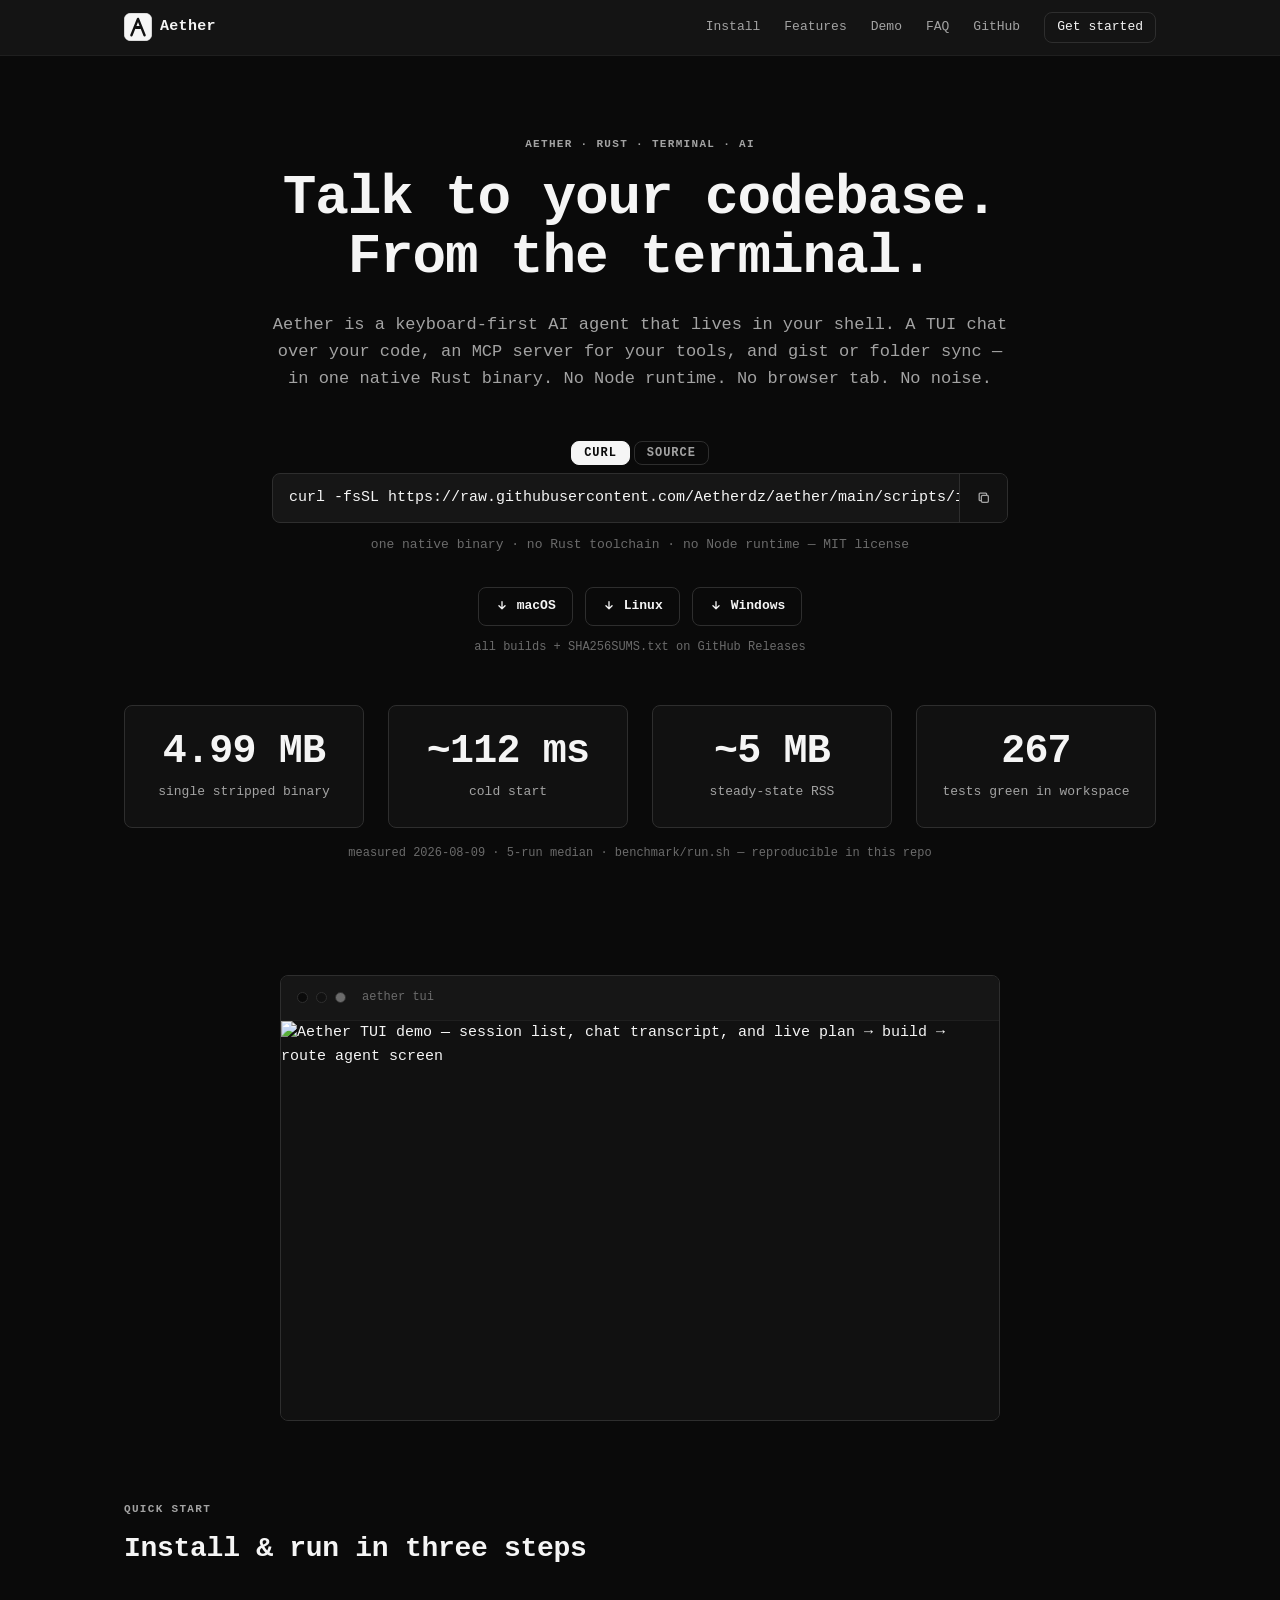
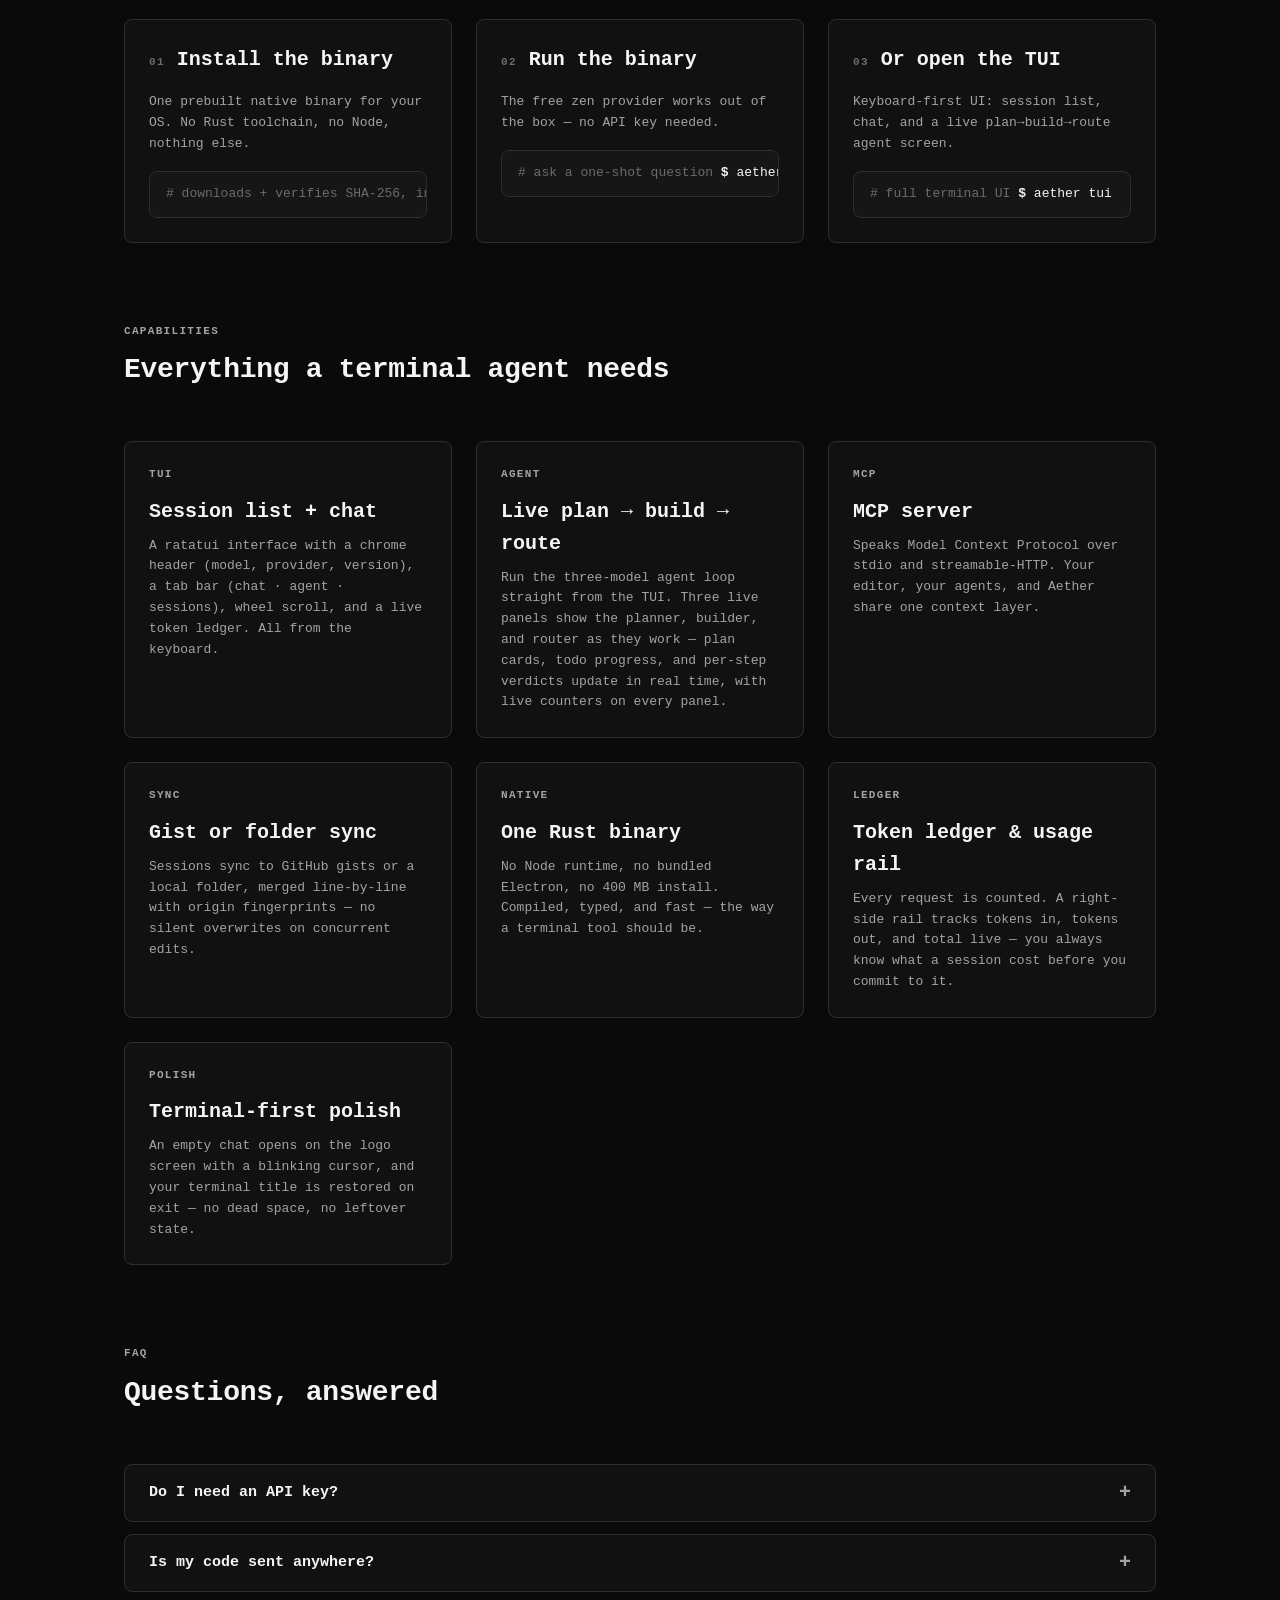
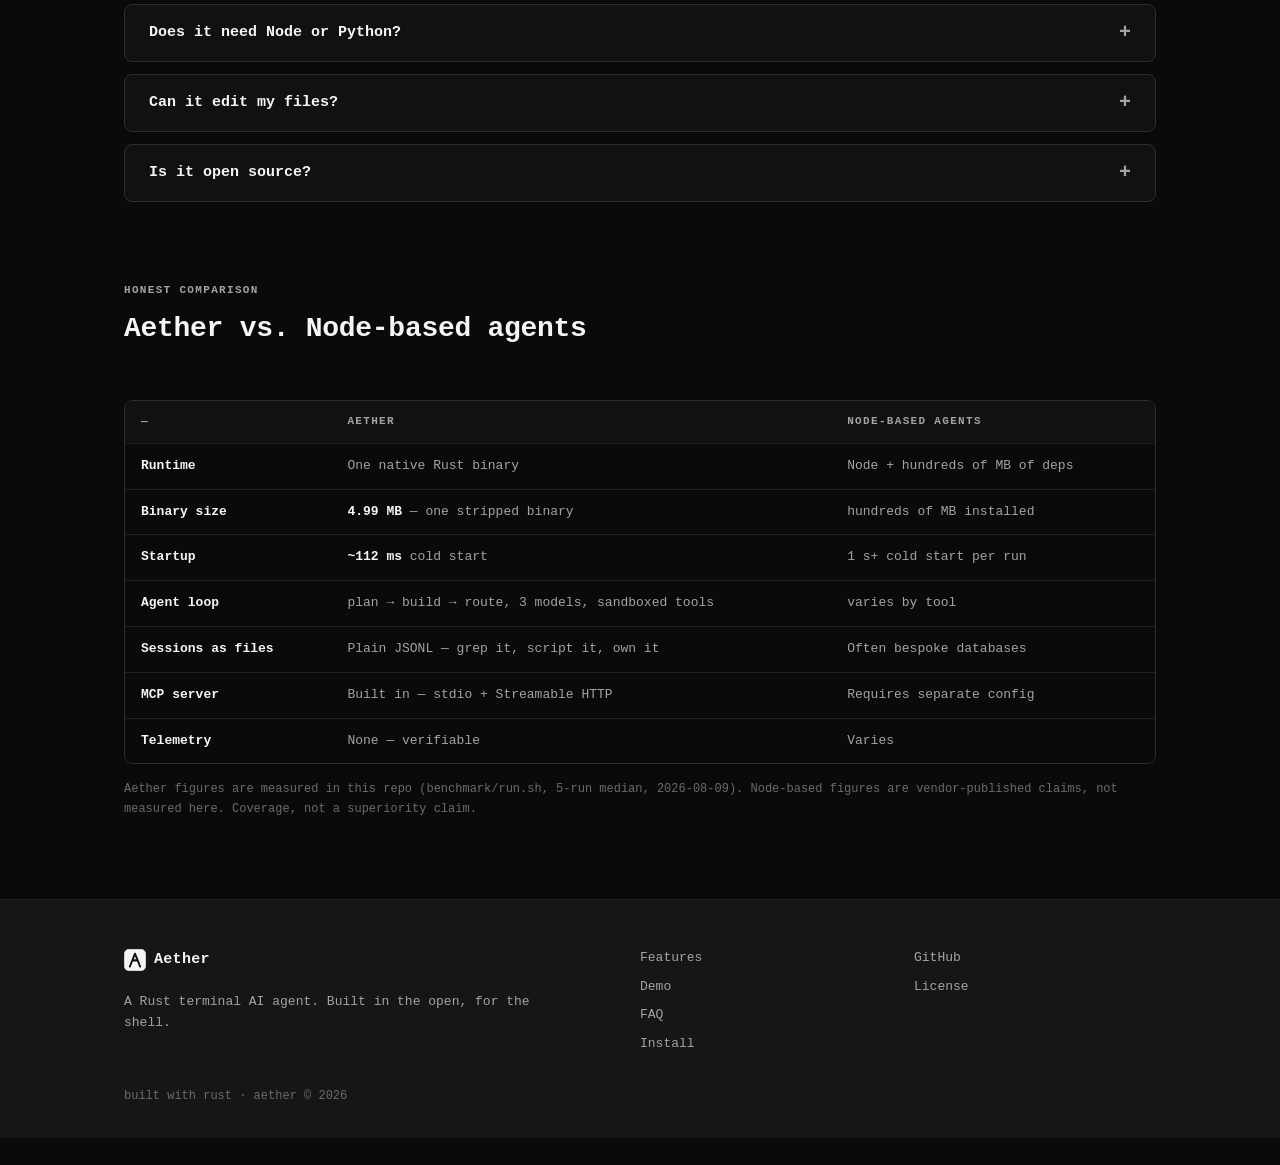
==== commit 017edcd3: "site: de-fluff landing page (drop badges row, merge 10 feature cards -> 7)" ====
--- a/index.html
+++ b/index.html
@@ -79,12 +79,6 @@
       </a>
     </div>
     <p class="platform-note">all builds + SHA256SUMS.txt on GitHub Releases</p>
-    <ul class="badges" aria-label="Highlights">
-      <li>100% Rust</li>
-      <li>No Node runtime</li>
-      <li>Token ledger</li>
-      <li>MCP ready</li>
-    </ul>
   </section>
 
   <section class="stats" id="stats" aria-labelledby="stats-title">
@@ -187,29 +181,14 @@
         <p>No Node runtime, no bundled Electron, no 400 MB install. Compiled, typed, and fast — the way a terminal tool should be.</p>
       </article>
       <article class="feature-card">
-        <p class="feature-label">tokens</p>
-        <h3>Token ledger</h3>
-        <p>Every request is counted. You always know what a session cost before you commit to it — no mystery usage bills.</p>
-      </article>
-      <article class="feature-card">
-        <p class="feature-label">rail</p>
-        <h3>Usage &amp; session rail</h3>
-        <p>A right-side rail tracks every session live: tokens in, tokens out, and total. The ledger is one glance away, never a surprise.</p>
-      </article>
-      <article class="feature-card">
-        <p class="feature-label">welcome</p>
-        <h3>Welcome logo screen</h3>
-        <p>An empty chat opens on the logo screen with a blinking cursor — a clean start, no dead space, no blank panel.</p>
-      </article>
-      <article class="feature-card">
-        <p class="feature-label">shell</p>
-        <h3>Terminal title restore</h3>
-        <p>Aether restores your terminal title when you exit. No leftover state, no mess in your shell.</p>
-      </article>
-      <article class="feature-card">
-        <p class="feature-label">open</p>
-        <h3>MIT licensed</h3>
-        <p>Public, auditable, and free. Fork it, vendor it, build on it — the crate boundary is the contract.</p>
+        <p class="feature-label">ledger</p>
+        <h3>Token ledger &amp; usage rail</h3>
+        <p>Every request is counted. A right-side rail tracks tokens in, tokens out, and total live — you always know what a session cost before you commit to it.</p>
+      </article>
+      <article class="feature-card">
+        <p class="feature-label">polish</p>
+        <h3>Terminal-first polish</h3>
+        <p>An empty chat opens on the logo screen with a blinking cursor, and your terminal title is restored on exit — no dead space, no leftover state.</p>
       </article>
     </div>
   </section>
--- a/assets/css/style.css
+++ b/assets/css/style.css
@@ -264,25 +264,6 @@
   color: var(--text-tertiary);
 }
 
-/* Badges */
-.badges {
-  list-style: none;
-  display: flex;
-  flex-wrap: wrap;
-  justify-content: center;
-  gap: var(--space-3);
-  padding: 0;
-  margin: var(--space-8) 0 0;
-}
-.badges li {
-  font-size: var(--text-caption);
-  font-weight: 500;
-  color: var(--text-secondary);
-  border: 1px solid var(--border-subtle);
-  border-radius: 999px;
-  padding: var(--space-1) var(--space-3);
-}
-
 /* ============================================================
    Terminal demo
    ============================================================ */
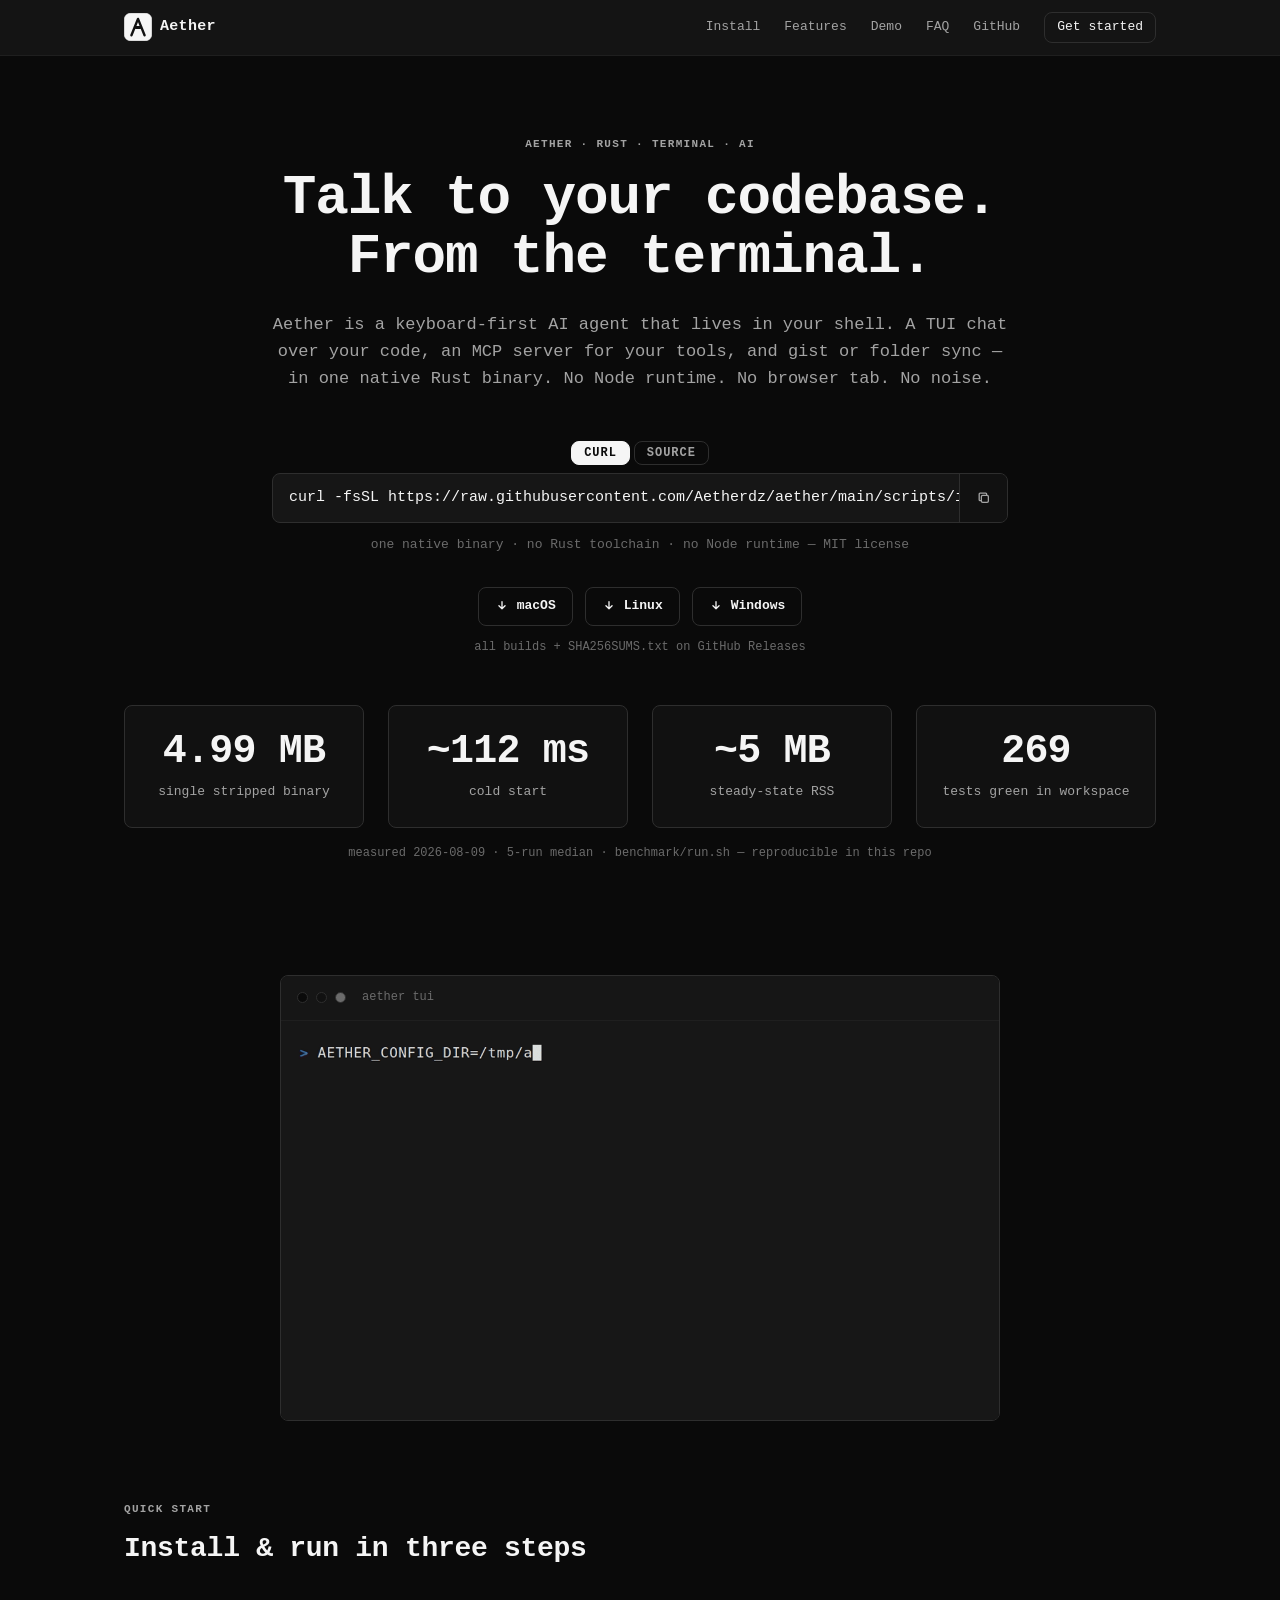
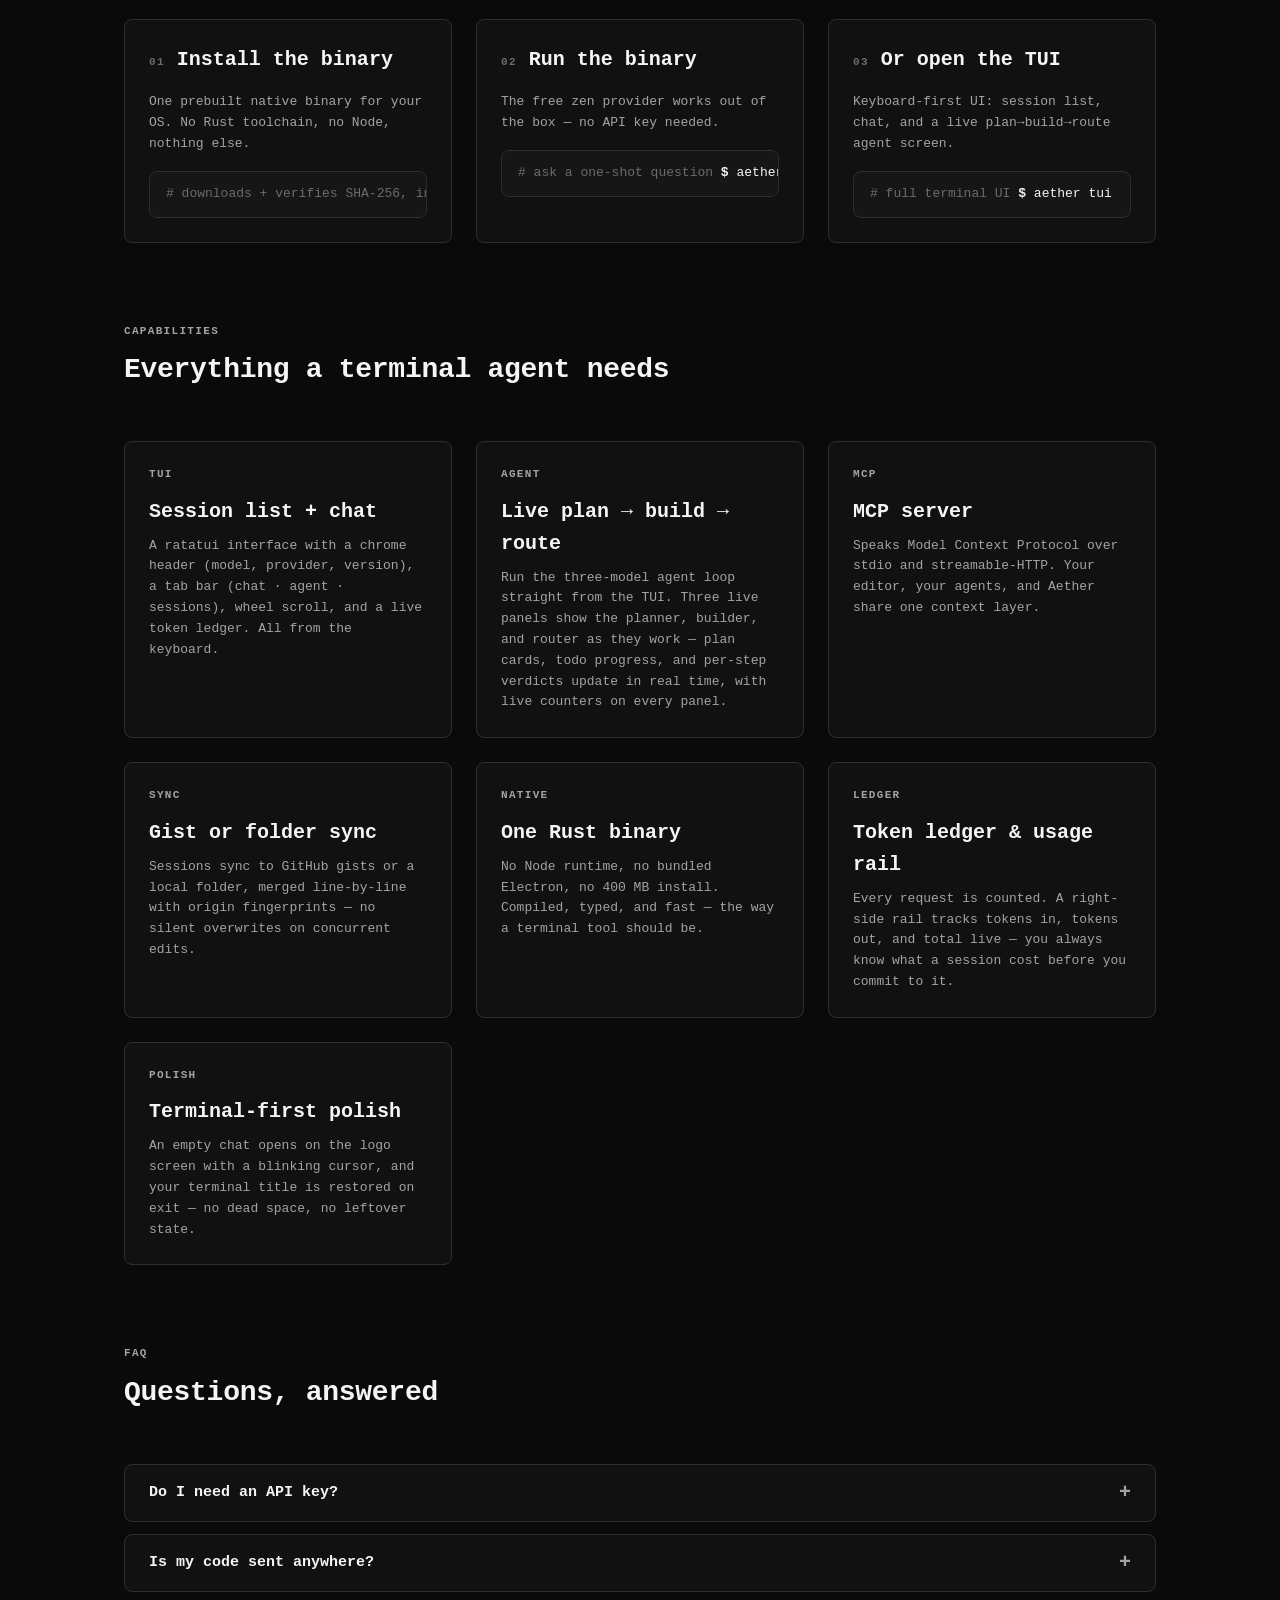
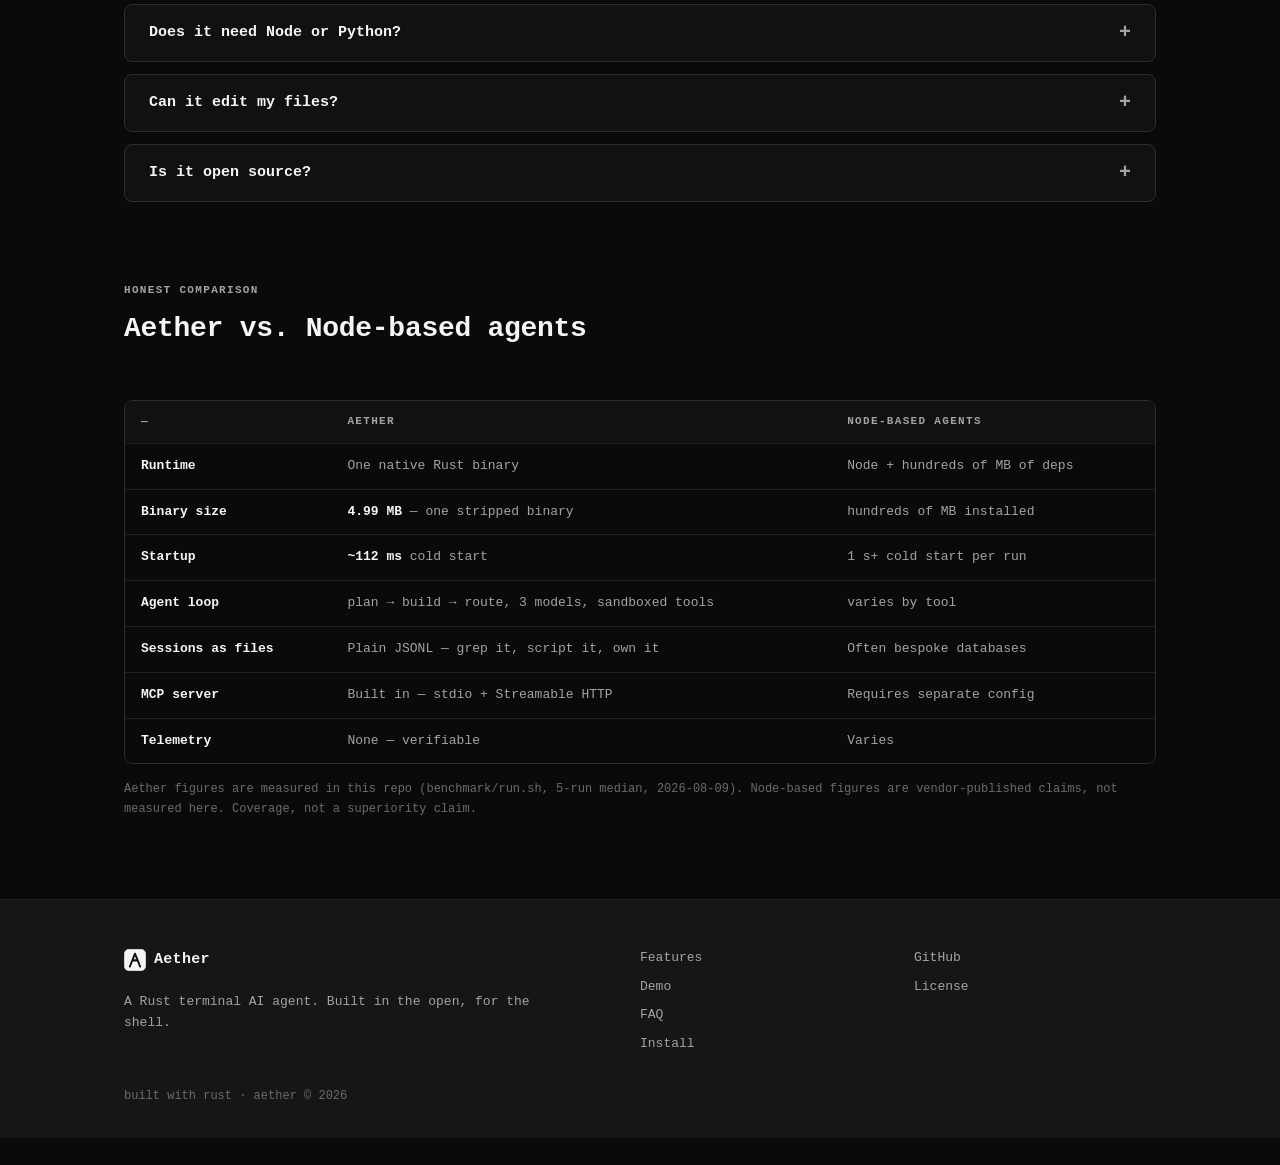
==== commit ff93ab85: "feat(assets): update demo.gif with new aligned logo and updated workspace test stats" ====
--- a/index.html
+++ b/index.html
@@ -97,7 +97,7 @@
         <dd class="stat-label">steady-state RSS</dd>
       </div>
       <div class="stat">
-        <dt class="stat-value">267</dt>
+        <dt class="stat-value">269</dt>
         <dd class="stat-label">tests green in workspace</dd>
       </div>
     </dl>
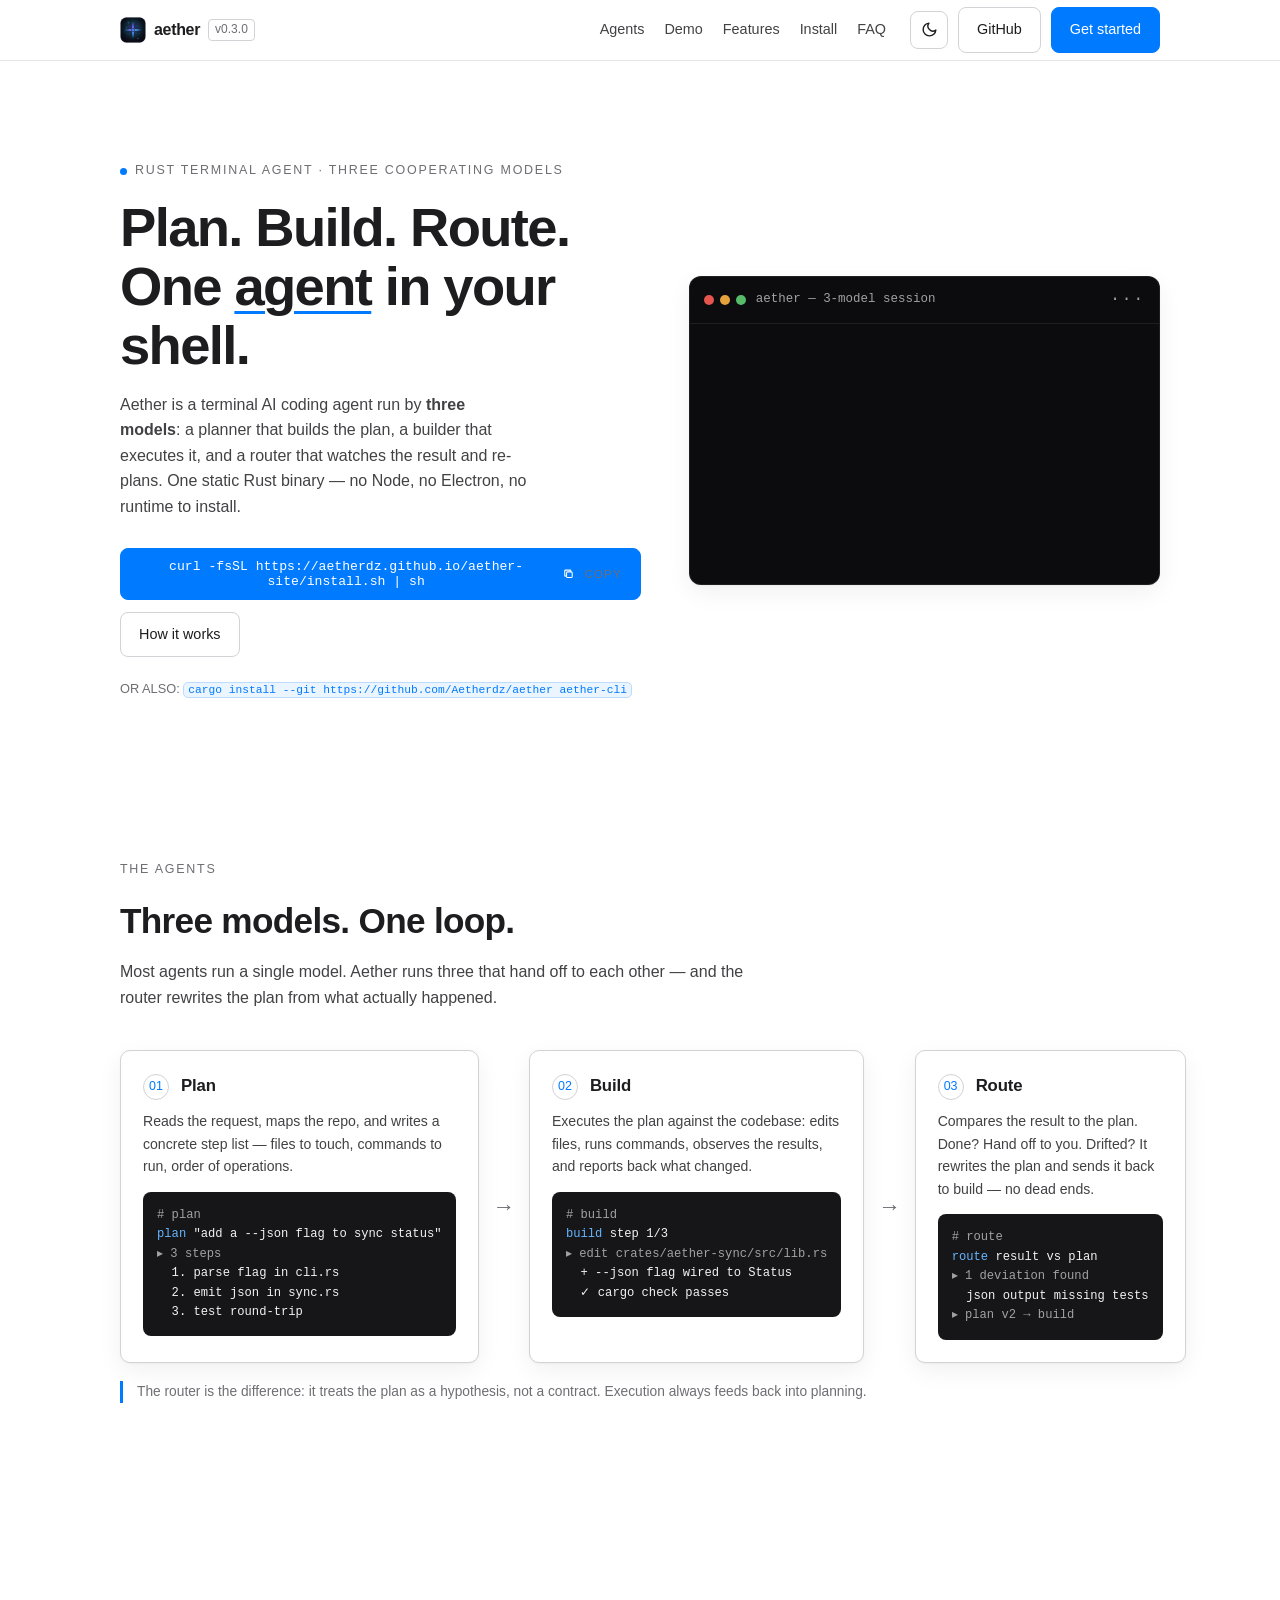
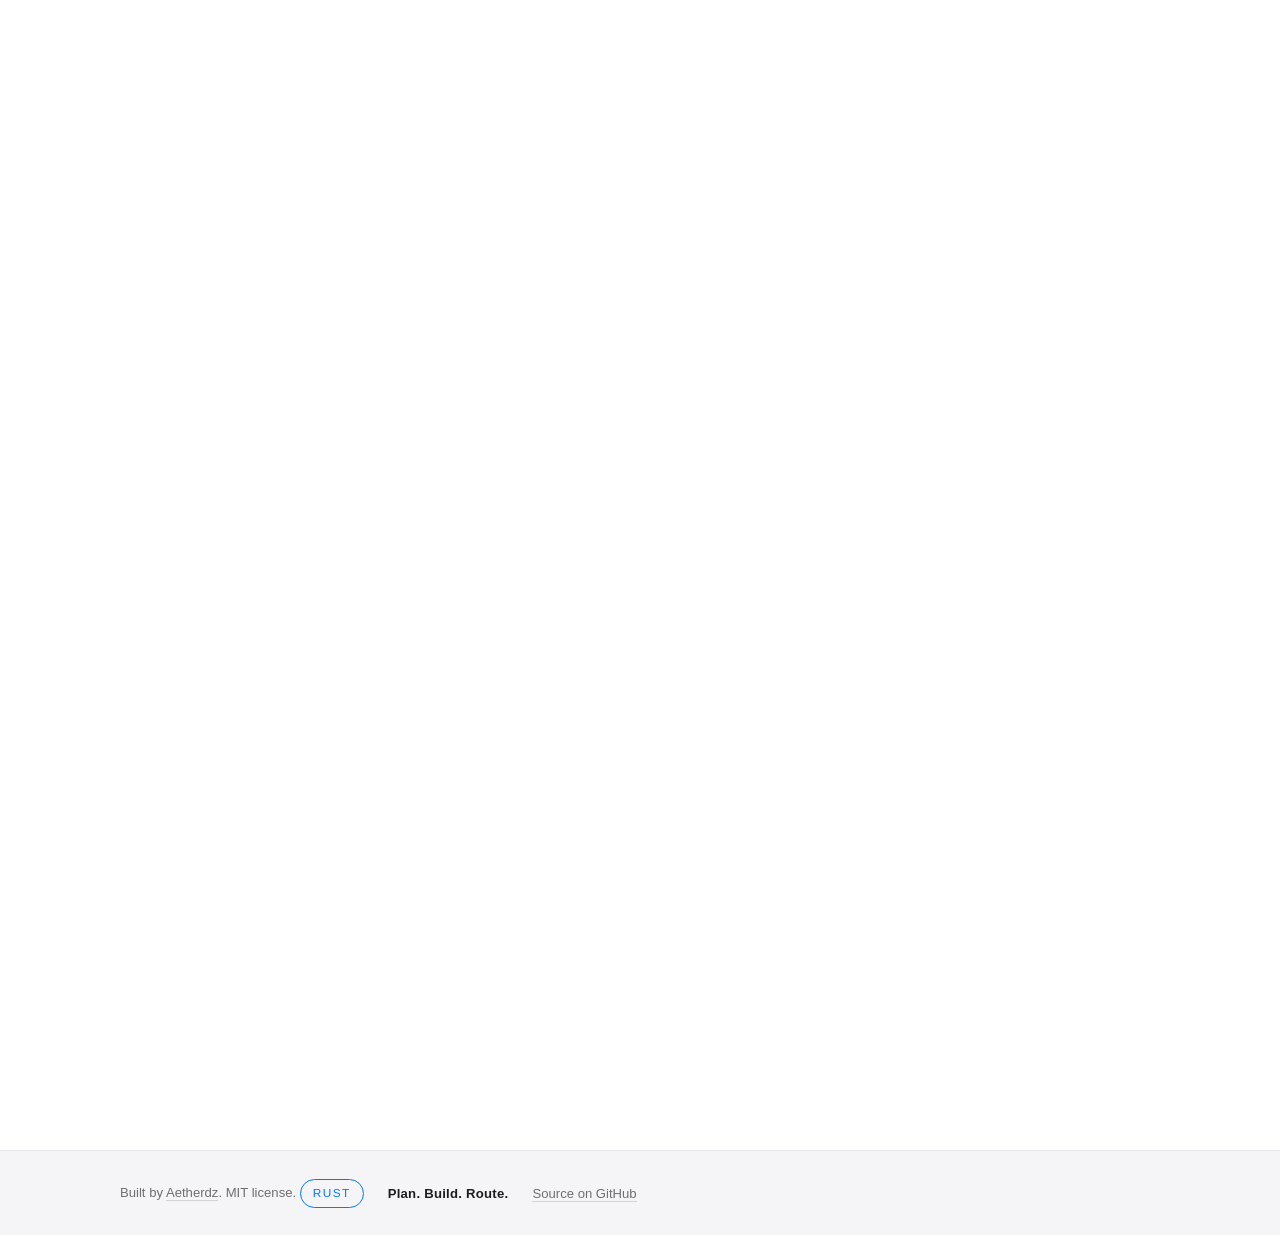
==== commit 4851f973: "fix(site): restore interactive modern design system, align version v0.3.0, and add demo showcase" ====
--- a/index.html
+++ b/index.html
@@ -1,372 +1,346 @@
 <!DOCTYPE html>
 <html lang="en">
 <head>
-<meta charset="UTF-8">
-<meta name="viewport" content="width=device-width, initial-scale=1.0">
-<title>Aether — Rust terminal AI agent</title>
-<meta name="description" content="Aether is a Rust terminal AI agent: a TUI chat over your codebase with an MCP server and gist/folder sync. Keyboard-first, token-ledgered, zero Node runtime.">
-<meta property="og:title" content="Aether — Rust terminal AI agent">
-<meta property="og:description" content="A terminal AI coding agent in one Rust binary. Talk to your codebase from the shell.">
-<meta property="og:type" content="website">
-<meta property="og:image" content="https://aetherdz.github.io/aether-site/assets/img/logo.svg">
-<meta name="theme-color" content="#0A0A0A">
-<link rel="icon" type="image/svg+xml" href="./assets/img/logo.svg">
-<link rel="preload" href="./assets/fonts/jetbrains-mono-400.woff2" as="font" type="font/woff2" crossorigin>
-<link rel="preload" href="./assets/fonts/jetbrains-mono-700.woff2" as="font" type="font/woff2" crossorigin>
-<link rel="stylesheet" href="./assets/css/style.css">
+  <meta charset="UTF-8">
+  <meta name="viewport" content="width=device-width, initial-scale=1.0">
+  <title>Aether — the 3-model terminal agent</title>
+  <meta name="description" content="Aether is a Rust terminal AI coding agent driven by three models: a planner, a builder, and a router that revises the plan after every execution. One binary, no Node runtime, free no-key start.">
+  <meta property="og:title" content="Aether — the 3-model terminal agent">
+  <meta property="og:description" content="Plan. Build. Route. A Rust terminal agent where three models cooperate and the router re-plans after every step.">
+  <meta property="og:type" content="website">
+  <meta property="og:url" content="https://aetherdz.github.io/aether-site/">
+  <meta property="og:image" content="https://aetherdz.github.io/aether-site/logo.svg">
+  <meta name="twitter:card" content="summary_large_image">
+  <meta name="theme-color" content="#ffffff">
+  <meta http-equiv="Content-Security-Policy" content="default-src 'self'; script-src 'self'; style-src 'self'; font-src 'self'; img-src 'self' data:; connect-src 'none'; object-src 'none'; base-uri 'self'; form-action 'self'">
+  <link rel="icon" href="./emblem.svg" type="image/svg+xml">
+  <link rel="stylesheet" href="./style.css">
+  <script src="./theme-init.js"></script>
 </head>
 <body>
-<a class="skip-link" href="#main">Skip to content</a>
-
-<header class="nav" id="top">
-  <nav aria-label="Primary">
-    <a class="brand" href="#top" aria-label="Aether home">
-      <svg class="brand-mark" viewBox="0 0 64 64" width="28" height="28" aria-hidden="true">
-        <rect x="0.75" y="0.75" width="62.5" height="62.5" rx="14" fill="#F5F5F5" stroke="#F5F5F5" stroke-width="1.5"/>
-        <path d="M 17 51 L 32 13.5 L 47 51" fill="none" stroke="#111111" stroke-width="5.5" stroke-linecap="round" stroke-linejoin="round"/>
-        <rect x="24" y="29.5" width="16" height="7" rx="3.5" fill="#111111"/>
-      </svg>
-      <span class="brand-name">Aether</span>
-    </a>
-    <div class="nav-links">
-      <a href="#quickstart">Install</a>
-      <a href="#features">Features</a>
-      <a href="#terminal">Demo</a>
-      <a href="#faq">FAQ</a>
-      <a href="https://github.com/Aetherdz/aether" rel="noopener">GitHub</a>
-      <a class="nav-cta" href="#install">Get started</a>
+  <a class="skip-link" href="#main">Skip to content</a>
+
+  <header class="nav">
+    <div class="nav-inner">
+      <a class="nav-brand" href="#top" aria-label="Aether home">
+        <img class="nav-emblem" src="./emblem.svg" alt="" width="26" height="26">
+        <span class="nav-word">aether</span>
+        <span class="nav-ver">v0.3.0</span>
+      </a>
+      <nav class="nav-links" id="nav-links" aria-label="Primary">
+        <a href="#agents">Agents</a>
+        <a href="#demo">Demo</a>
+        <a href="#features">Features</a>
+        <a href="#install">Install</a>
+        <a href="#faq">FAQ</a>
+      </nav>
+      <div class="nav-actions">
+        <button class="theme-toggle" id="theme-toggle" type="button" aria-label="Toggle dark mode" aria-pressed="false">
+          <svg class="icon-moon" viewBox="0 0 24 24" fill="none" stroke="currentColor" stroke-width="2" stroke-linecap="round" stroke-linejoin="round" aria-hidden="true"><path d="M21 12.79A9 9 0 1 1 11.21 3 7 7 0 0 0 21 12.79z"></path></svg>
+          <svg class="icon-sun" viewBox="0 0 24 24" fill="none" stroke="currentColor" stroke-width="2" stroke-linecap="round" stroke-linejoin="round" aria-hidden="true"><circle cx="12" cy="12" r="4"></circle><path d="M12 2v2M12 20v2M4.93 4.93l1.41 1.41M17.66 17.66l1.41 1.41M2 12h2M20 12h2M6.34 17.66l-1.41 1.41M19.07 4.93l-1.41 1.41"></path></svg>
+        </button>
+        <a class="btn btn-ghost nav-cta" href="https://github.com/Aetherdz/aether" rel="noopener" target="_blank">GitHub</a>
+        <a class="btn btn-primary nav-cta" href="#install">Get started</a>
+        <button class="nav-toggle" id="nav-toggle" type="button" aria-expanded="false" aria-controls="nav-links" aria-label="Toggle menu">
+          <span></span><span></span><span></span>
+        </button>
+      </div>
     </div>
-  </nav>
-</header>
-
-<main id="main">
-
-  <section class="hero" aria-labelledby="hero-title">
-    <p class="overline">aether · rust · terminal · ai</p>
-    <h1 id="hero-title">Talk to your codebase.<br>From the terminal.</h1>
-    <p class="lead">Aether is a keyboard-first AI agent that lives in your shell. A TUI chat over your code, an MCP server for your tools, and gist or folder sync — in one native Rust binary. No Node runtime. No browser tab. No noise.</p>
-    <div class="install" id="install">
-      <div class="install-tabs" role="tablist" aria-label="Install method">
-        <button class="install-tab" id="tab-curl" role="tab" aria-selected="true" aria-controls="panel-curl" type="button" data-meta="one native binary · no Rust toolchain · no Node runtime — MIT license">curl</button>
-        <button class="install-tab" id="tab-source" role="tab" aria-selected="false" aria-controls="panel-source" type="button" data-meta="requires Rust 1.97+ · builds from source — MIT license">source</button>
-      </div>
-      <div class="install-row">
-        <div class="install-panel" id="panel-curl" role="tabpanel" aria-labelledby="tab-curl">
-          <code class="install-code" id="install-code">curl -fsSL https://raw.githubusercontent.com/Aetherdz/aether/main/scripts/install.sh | bash</code>
-        </div>
-        <div class="install-panel" id="panel-source" role="tabpanel" aria-labelledby="tab-source" hidden>
-          <code class="install-code">git clone https://github.com/Aetherdz/aether &amp;&amp; cd aether &amp;&amp; cargo build --release &amp;&amp; ./target/release/aether tui</code>
-        </div>
-        <button class="copy-btn" id="copy-btn" type="button" aria-label="Copy install command">
-          <svg class="icon icon-copy" viewBox="0 0 16 16" width="14" height="14" aria-hidden="true"><rect x="5" y="5" width="8" height="8" rx="1.5" fill="none" stroke="currentColor" stroke-width="1.5"/><path d="M11 5V3.5a1 1 0 0 0-1-1H3.5a1 1 0 0 0-1 1V10a1 1 0 0 0 1 1H5" fill="none" stroke="currentColor" stroke-width="1.5"/></svg>
-          <svg class="icon icon-check" viewBox="0 0 16 16" width="14" height="14" aria-hidden="true"><path d="M3 8.5 6.5 12 13 4.5" fill="none" stroke="currentColor" stroke-width="2" stroke-linecap="round" stroke-linejoin="round"/></svg>
+  </header>
+
+  <main id="main">
+    <section class="hero" id="top">
+      <div class="hero-inner">
+        <p class="overline"><span class="dot dot-ink"></span>Rust terminal agent · three cooperating models</p>
+        <h1>Plan. Build. Route.<br>One <span class="u">agent</span> in your shell.</h1>
+        <p class="hero-sub">Aether is a terminal AI coding agent run by <b>three models</b>:
+          a planner that builds the plan, a builder that executes it, and a router
+          that watches the result and re-plans. One static Rust binary — no Node,
+          no Electron, no runtime to install.</p>
+        <div class="hero-cta">
+          <button class="btn btn-primary copy-btn-inline" id="copy-install" type="button" aria-label="Copy install command">
+            <code id="install-code">curl -fsSL https://aetherdz.github.io/aether-site/install.sh | sh</code>
+            <svg class="icon-copy" viewBox="0 0 16 16" width="14" height="14" aria-hidden="true"><rect x="5" y="5" width="8" height="8" rx="1.5" fill="none" stroke="currentColor" stroke-width="1.5"/><path d="M11 5V3.5a1 1 0 0 0-1-1H3.5a1 1 0 0 0-1 1V10a1 1 0 0 0 1 1H5" fill="none" stroke="currentColor" stroke-width="1.5"/></svg>
+            <svg class="icon-check" viewBox="0 0 16 16" width="14" height="14" aria-hidden="true"><path d="M3 8.5 6.5 12 13 4.5" fill="none" stroke="currentColor" stroke-width="2" stroke-linecap="round" stroke-linejoin="round"/></svg>
+            <span class="copy-hint" id="copy-hint" aria-live="polite">copy</span>
+          </button>
+          <a class="btn btn-ghost" href="#agents" rel="noopener">How it works</a>
+        </div>
+        <p class="hero-tag">OR ALSO: <code>cargo install --git https://github.com/Aetherdz/aether aether-cli</code></p>
+      </div>
+
+      <div class="terminal" role="img" aria-label="Animated aether terminal session">
+        <div class="terminal-bar">
+          <span class="traffic"><i class="t-red"></i><i class="t-amber"></i><i class="t-green"></i></span>
+          <span class="terminal-title">aether — 3-model session</span>
+          <span class="terminal-dots" aria-hidden="true">···</span>
+        </div>
+        <pre class="terminal-body" id="terminal" aria-live="polite"></pre>
+      </div>
+    </section>
+
+    <section class="section" id="agents" aria-labelledby="agents-title">
+      <div class="section-head">
+        <p class="overline">THE AGENTS</p>
+        <h2 id="agents-title">Three models. One loop.</h2>
+        <p class="section-sub">Most agents run a single model. Aether runs three that hand off to each other — and the router rewrites the plan from what actually happened.</p>
+      </div>
+      <div class="agent-loop" aria-label="Agent loop: plan → build → route">
+        <article class="agent-card" data-agent="plan">
+          <div class="agent-head"><span class="agent-num">01</span><h3>Plan</h3></div>
+          <p>Reads the request, maps the repo, and writes a concrete step list — files to touch, commands to run, order of operations.</p>
+          <pre class="agent-sample"><span class="s-dim"># plan</span>
+<span class="s-cmd">plan</span> "add a --json flag to sync status"
+<span class="s-dim">▸ 3 steps</span>
+  1. parse flag in cli.rs
+  2. emit json in sync.rs
+  3. test round-trip</pre>
+        </article>
+        <span class="agent-arrow" aria-hidden="true">→</span>
+        <article class="agent-card" data-agent="build">
+          <div class="agent-head"><span class="agent-num">02</span><h3>Build</h3></div>
+          <p>Executes the plan against the codebase: edits files, runs commands, observes the results, and reports back what changed.</p>
+          <pre class="agent-sample"><span class="s-dim"># build</span>
+<span class="s-cmd">build</span> step 1/3
+<span class="s-dim">▸ edit crates/aether-sync/src/lib.rs</span>
+  + --json flag wired to Status
+  ✓ cargo check passes</pre>
+        </article>
+        <span class="agent-arrow" aria-hidden="true">→</span>
+        <article class="agent-card" data-agent="route">
+          <div class="agent-head"><span class="agent-num">03</span><h3>Route</h3></div>
+          <p>Compares the result to the plan. Done? Hand off to you. Drifted? It rewrites the plan and sends it back to build — no dead ends.</p>
+          <pre class="agent-sample"><span class="s-dim"># route</span>
+<span class="s-cmd">route</span> result vs plan
+<span class="s-dim">▸ 1 deviation found</span>
+  json output missing tests
+<span class="s-dim">▸ plan v2 → build</span></pre>
+        </article>
+      </div>
+      <p class="agents-note">The router is the difference: it treats the plan as a hypothesis, not a contract. Execution always feeds back into planning.</p>
+    </section>
+
+    <section class="section" id="demo" aria-labelledby="demo-title">
+      <div class="section-head">
+        <p class="overline">LIVE TERMINAL DEMO</p>
+        <h2 id="demo-title">Fast. Symmetrical. Reactive.</h2>
+        <p class="section-sub">Experience the 3-model loop in a high-refresh Rust TUI with the centered ASCII delta logo and live ledger.</p>
+      </div>
+      <div class="demo-card">
+        <div class="terminal-bar">
+          <span class="traffic"><i class="t-red"></i><i class="t-amber"></i><i class="t-green"></i></span>
+          <span class="terminal-title">aether tui — live recorded session</span>
+          <span class="terminal-dots" aria-hidden="true">···</span>
+        </div>
+        <img class="demo-media" src="./assets/img/demo.gif" alt="Aether TUI live session showing symmetrical ASCII delta logo and 3-model plan build route flow" width="1150" height="640" loading="lazy">
+      </div>
+    </section>
+
+    <section class="section" id="features" aria-labelledby="features-title">
+      <div class="section-head">
+        <p class="overline">FEATURES</p>
+        <h2 id="features-title">Everything a coding agent should be.</h2>
+        <p class="section-sub">Built in Rust, tuned for low RAM, honest about providers.</p>
+      </div>
+      <div class="bento">
+        <article class="card card-wide">
+          <div class="card-head"><span class="card-index">01</span><span class="card-rule" aria-hidden="true"></span></div>
+          <h3>Zero setup</h3>
+          <p>Run <code>aether</code> and start chatting. Ships with the free zen provider — OpenAI-compatible, no API key, no account, no credit card.</p>
+        </article>
+        <article class="card">
+          <div class="card-head"><span class="card-index">02</span><span class="card-rule" aria-hidden="true"></span></div>
+          <h3>19 providers</h3>
+          <p>zen, openai, anthropic, google, deepseek, openrouter, ollama, groq, mistral, xai, cerebras, togetherai, fireworks, perplexity, moonshot, minimax, huggingface, lmstudio, github — plus any OpenAI-compatible endpoint.</p>
+        </article>
+        <article class="card">
+          <div class="card-head"><span class="card-index">03</span><span class="card-rule" aria-hidden="true"></span></div>
+          <h3>Light on RAM</h3>
+          <p>A native Rust binary idles in tens of MB — not hundreds. No Electron, no bundled Chromium, no interpreter overhead.</p>
+        </article>
+        <article class="card">
+          <div class="card-head"><span class="card-index">04</span><span class="card-rule" aria-hidden="true"></span></div>
+          <h3>Sessions</h3>
+          <p>Every chat auto-titles and saves. Browse, resume, or delete with <code>aether sessions</code>. Plain JSONL — grep it, script it, own it.</p>
+        </article>
+        <article class="card">
+          <div class="card-head"><span class="card-index">05</span><span class="card-rule" aria-hidden="true"></span></div>
+          <h3>Recall</h3>
+          <p>Cross-session memory: search every past conversation with <code>aether recall "phrase"</code> and jump straight back in.</p>
+        </article>
+        <article class="card">
+          <div class="card-head"><span class="card-index">06</span><span class="card-rule" aria-hidden="true"></span></div>
+          <h3>MCP server</h3>
+          <p>Aether speaks the Model Context Protocol over stdio and Streamable HTTP. Your editor and your agents share one context layer.</p>
+        </article>
+        <article class="card card-wide">
+          <div class="card-head"><span class="card-index">07</span><span class="card-rule" aria-hidden="true"></span></div>
+          <h3>Sync across devices</h3>
+          <p>Sessions sync to a private GitHub gist or any synced folder — merged line-by-line with origin fingerprints, so concurrent edits never silently overwrite.</p>
+        </article>
+        <article class="card card-wide">
+          <div class="card-head"><span class="card-index">08</span><span class="card-rule" aria-hidden="true"></span></div>
+          <h3>Resilient transport</h3>
+          <p>Streaming requests retry with exponential backoff and full jitter on 408/429/5xx — and the system prompt layers per-project overrides via <code>.aether/system-prompt.md</code>.</p>
+        </article>
+      </div>
+    </section>
+
+    <section class="section" id="install" aria-labelledby="install-title">
+      <div class="section-head">
+        <p class="overline">INSTALL</p>
+        <h2 id="install-title">One command to first answer.</h2>
+      </div>
+      <div class="install-wrap">
+        <div class="install-tabs" role="tablist" aria-label="Install method">
+          <button class="install-tab active" data-method="curl" role="tab" aria-selected="true">curl</button>
+          <button class="install-tab" data-method="cargo" role="tab" aria-selected="false">cargo</button>
+          <button class="install-tab" data-method="git" role="tab" aria-selected="false">git clone</button>
+          <button class="install-tab" data-method="termux" role="tab" aria-selected="false">Termux</button>
+          <button class="install-tab" data-method="npx" role="tab" aria-selected="false">npx? no.</button>
+        </div>
+        <div class="install-pane">
+          <div class="code-block" data-pane-wrap="curl">
+            <pre class="install-code active" data-pane="curl" role="tabpanel"><code>curl -fsSL https://aetherdz.github.io/aether-site/install.sh | sh</code></pre>
+            <button class="copy-btn" type="button" data-copy-text="curl -fsSL https://aetherdz.github.io/aether-site/install.sh | sh" aria-label="Copy install command">
+              <svg class="icon-copy" viewBox="0 0 16 16" width="15" height="15" aria-hidden="true"><rect x="5" y="5" width="8" height="8" rx="1.5" fill="none" stroke="currentColor" stroke-width="1.5"/><path d="M11 5V3.5a1 1 0 0 0-1-1H3.5a1 1 0 0 0-1 1V10a1 1 0 0 0 1 1H5" fill="none" stroke="currentColor" stroke-width="1.5"/></svg>
+              <svg class="icon-check" viewBox="0 0 16 16" width="15" height="15" aria-hidden="true"><path d="M3 8.5 6.5 12 13 4.5" fill="none" stroke="currentColor" stroke-width="2" stroke-linecap="round" stroke-linejoin="round"/></svg>
+            </button>
+          </div>
+          <div class="code-block" data-pane-wrap="cargo" hidden>
+            <pre class="install-code" data-pane="cargo" role="tabpanel" hidden><code>cargo install --git https://github.com/Aetherdz/aether --locked aether-cli</code></pre>
+            <button class="copy-btn" type="button" data-copy-text="cargo install --git https://github.com/Aetherdz/aether --locked aether-cli" aria-label="Copy install command">
+              <svg class="icon-copy" viewBox="0 0 16 16" width="15" height="15" aria-hidden="true"><rect x="5" y="5" width="8" height="8" rx="1.5" fill="none" stroke="currentColor" stroke-width="1.5"/><path d="M11 5V3.5a1 1 0 0 0-1-1H3.5a1 1 0 0 0-1 1V10a1 1 0 0 0 1 1H5" fill="none" stroke="currentColor" stroke-width="1.5"/></svg>
+              <svg class="icon-check" viewBox="0 0 16 16" width="15" height="15" aria-hidden="true"><path d="M3 8.5 6.5 12 13 4.5" fill="none" stroke="currentColor" stroke-width="2" stroke-linecap="round" stroke-linejoin="round"/></svg>
+            </button>
+          </div>
+          <div class="code-block" data-pane-wrap="git" hidden>
+            <pre class="install-code" data-pane="git" role="tabpanel" hidden><code>git clone https://github.com/Aetherdz/aether
+cd aether &amp;&amp; cargo build --release
+./target/release/aether</code></pre>
+            <button class="copy-btn" type="button" data-copy-text="git clone https://github.com/Aetherdz/aether
+cd aether && cargo build --release
+./target/release/aether" aria-label="Copy install command">
+              <svg class="icon-copy" viewBox="0 0 16 16" width="15" height="15" aria-hidden="true"><rect x="5" y="5" width="8" height="8" rx="1.5" fill="none" stroke="currentColor" stroke-width="1.5"/><path d="M11 5V3.5a1 1 0 0 0-1-1H3.5a1 1 0 0 0-1 1V10a1 1 0 0 0 1 1H5" fill="none" stroke="currentColor" stroke-width="1.5"/></svg>
+              <svg class="icon-check" viewBox="0 0 16 16" width="15" height="15" aria-hidden="true"><path d="M3 8.5 6.5 12 13 4.5" fill="none" stroke="currentColor" stroke-width="2" stroke-linecap="round" stroke-linejoin="round"/></svg>
+            </button>
+          </div>
+          <div class="code-block" data-pane-wrap="termux" hidden>
+            <pre class="install-code" data-pane="termux" role="tabpanel" hidden><code>pkg install -y rust
+curl -fsSL https://aetherdz.github.io/aether-site/install.sh | sh</code></pre>
+            <button class="copy-btn" type="button" data-copy-text="pkg install -y rust
+curl -fsSL https://aetherdz.github.io/aether-site/install.sh | sh" aria-label="Copy install command">
+              <svg class="icon-copy" viewBox="0 0 16 16" width="15" height="15" aria-hidden="true"><rect x="5" y="5" width="8" height="8" rx="1.5" fill="none" stroke="currentColor" stroke-width="1.5"/><path d="M11 5V3.5a1 1 0 0 0-1-1H3.5a1 1 0 0 0-1 1V10a1 1 0 0 0 1 1H5" fill="none" stroke="currentColor" stroke-width="1.5"/></svg>
+              <svg class="icon-check" viewBox="0 0 16 16" width="15" height="15" aria-hidden="true"><path d="M3 8.5 6.5 12 13 4.5" fill="none" stroke="currentColor" stroke-width="2" stroke-linecap="round" stroke-linejoin="round"/></svg>
+            </button>
+          </div>
+          <div class="code-block" data-pane-wrap="npx" hidden>
+            <pre class="install-code" data-pane="npx" role="tabpanel" hidden><code>npx: command not found — that's the point.
+Aether is a Rust binary. No Node runtime, no registry, no node_modules.</code></pre>
+            <button class="copy-btn" type="button" data-copy-text="npx: command not found — that's the point.
+Aether is a Rust binary. No Node runtime, no registry, no node_modules." aria-label="Copy install command">
+              <svg class="icon-copy" viewBox="0 0 16 16" width="15" height="15" aria-hidden="true"><rect x="5" y="5" width="8" height="8" rx="1.5" fill="none" stroke="currentColor" stroke-width="1.5"/><path d="M11 5V3.5a1 1 0 0 0-1-1H3.5a1 1 0 0 0-1 1V10a1 1 0 0 0 1 1H5" fill="none" stroke="currentColor" stroke-width="1.5"/></svg>
+              <svg class="icon-check" viewBox="0 0 16 16" width="15" height="15" aria-hidden="true"><path d="M3 8.5 6.5 12 13 4.5" fill="none" stroke="currentColor" stroke-width="2" stroke-linecap="round" stroke-linejoin="round"/></svg>
+            </button>
+          </div>
+        </div>
+      </div>
+      <div class="power-row">
+        <p class="power-label">POWER USER</p>
+        <div class="power-cmds">
+          <button class="power-cmd" type="button" data-copy-text="aether use deepseek/deepseek-chat" aria-label="Copy command"><code>aether use deepseek/deepseek-chat</code><svg class="icon-copy" viewBox="0 0 16 16" width="13" height="13" aria-hidden="true"><rect x="5" y="5" width="8" height="8" rx="1.5" fill="none" stroke="currentColor" stroke-width="1.5"/><path d="M11 5V3.5a1 1 0 0 0-1-1H3.5a1 1 0 0 0-1 1V10a1 1 0 0 0 1 1H5" fill="none" stroke="currentColor" stroke-width="1.5"/></svg><svg class="icon-check" viewBox="0 0 16 16" width="13" height="13" aria-hidden="true"><path d="M3 8.5 6.5 12 13 4.5" fill="none" stroke="currentColor" stroke-width="2" stroke-linecap="round" stroke-linejoin="round"/></svg></button>
+          <button class="power-cmd" type="button" data-copy-text="aether models" aria-label="Copy command"><code>aether models</code><svg class="icon-copy" viewBox="0 0 16 16" width="13" height="13" aria-hidden="true"><rect x="5" y="5" width="8" height="8" rx="1.5" fill="none" stroke="currentColor" stroke-width="1.5"/><path d="M11 5V3.5a1 1 0 0 0-1-1H3.5a1 1 0 0 0-1 1V10a1 1 0 0 0 1 1H5" fill="none" stroke="currentColor" stroke-width="1.5"/></svg><svg class="icon-check" viewBox="0 0 16 16" width="13" height="13" aria-hidden="true"><path d="M3 8.5 6.5 12 13 4.5" fill="none" stroke="currentColor" stroke-width="2" stroke-linecap="round" stroke-linejoin="round"/></svg></button>
+          <button class="power-cmd" type="button" data-copy-text="aether providers" aria-label="Copy command"><code>aether providers</code><svg class="icon-copy" viewBox="0 0 16 16" width="13" height="13" aria-hidden="true"><rect x="5" y="5" width="8" height="8" rx="1.5" fill="none" stroke="currentColor" stroke-width="1.5"/><path d="M11 5V3.5a1 1 0 0 0-1-1H3.5a1 1 0 0 0-1 1V10a1 1 0 0 0 1 1H5" fill="none" stroke="currentColor" stroke-width="1.5"/></svg><svg class="icon-check" viewBox="0 0 16 16" width="13" height="13" aria-hidden="true"><path d="M3 8.5 6.5 12 13 4.5" fill="none" stroke="currentColor" stroke-width="2" stroke-linecap="round" stroke-linejoin="round"/></svg></button>
+          <button class="power-cmd" type="button" data-copy-text="aether sessions" aria-label="Copy command"><code>aether sessions</code><svg class="icon-copy" viewBox="0 0 16 16" width="13" height="13" aria-hidden="true"><rect x="5" y="5" width="8" height="8" rx="1.5" fill="none" stroke="currentColor" stroke-width="1.5"/><path d="M11 5V3.5a1 1 0 0 0-1-1H3.5a1 1 0 0 0-1 1V10a1 1 0 0 0 1 1H5" fill="none" stroke="currentColor" stroke-width="1.5"/></svg><svg class="icon-check" viewBox="0 0 16 16" width="13" height="13" aria-hidden="true"><path d="M3 8.5 6.5 12 13 4.5" fill="none" stroke="currentColor" stroke-width="2" stroke-linecap="round" stroke-linejoin="round"/></svg></button>
+          <button class="power-cmd" type="button" data-copy-text="aether recall \"x\"" aria-label="Copy command"><code>aether recall "x"</code><svg class="icon-copy" viewBox="0 0 16 16" width="13" height="13" aria-hidden="true"><rect x="5" y="5" width="8" height="8" rx="1.5" fill="none" stroke="currentColor" stroke-width="1.5"/><path d="M11 5V3.5a1 1 0 0 0-1-1H3.5a1 1 0 0 0-1 1V10a1 1 0 0 0 1 1H5" fill="none" stroke="currentColor" stroke-width="1.5"/></svg><svg class="icon-check" viewBox="0 0 16 16" width="13" height="13" aria-hidden="true"><path d="M3 8.5 6.5 12 13 4.5" fill="none" stroke="currentColor" stroke-width="2" stroke-linecap="round" stroke-linejoin="round"/></svg></button>
+          <button class="power-cmd" type="button" data-copy-text="aether sync" aria-label="Copy command"><code>aether sync</code><svg class="icon-copy" viewBox="0 0 16 16" width="13" height="13" aria-hidden="true"><rect x="5" y="5" width="8" height="8" rx="1.5" fill="none" stroke="currentColor" stroke-width="1.5"/><path d="M11 5V3.5a1 1 0 0 0-1-1H3.5a1 1 0 0 0-1 1V10a1 1 0 0 0 1 1H5" fill="none" stroke="currentColor" stroke-width="1.5"/></svg><svg class="icon-check" viewBox="0 0 16 16" width="13" height="13" aria-hidden="true"><path d="M3 8.5 6.5 12 13 4.5" fill="none" stroke="currentColor" stroke-width="2" stroke-linecap="round" stroke-linejoin="round"/></svg></button>
+          <button class="power-cmd" type="button" data-copy-text="aether tui" aria-label="Copy command"><code>aether tui</code><svg class="icon-copy" viewBox="0 0 16 16" width="13" height="13" aria-hidden="true"><rect x="5" y="5" width="8" height="8" rx="1.5" fill="none" stroke="currentColor" stroke-width="1.5"/><path d="M11 5V3.5a1 1 0 0 0-1-1H3.5a1 1 0 0 0-1 1V10a1 1 0 0 0 1 1H5" fill="none" stroke="currentColor" stroke-width="1.5"/></svg><svg class="icon-check" viewBox="0 0 16 16" width="13" height="13" aria-hidden="true"><path d="M3 8.5 6.5 12 13 4.5" fill="none" stroke="currentColor" stroke-width="2" stroke-linecap="round" stroke-linejoin="round"/></svg></button>
+        </div>
+      </div>
+    </section>
+
+    <section class="section" id="commands" aria-labelledby="commands-title">
+      <div class="section-head">
+        <p class="overline">COMMANDS</p>
+        <h2 id="commands-title">The whole CLI.</h2>
+      </div>
+      <div class="commands-grid" id="commands-grid"></div>
+    </section>
+
+    <section class="section" id="faq" aria-labelledby="faq-title">
+      <div class="section-head">
+        <p class="overline">FAQ</p>
+        <h2 id="faq-title">Questions, answered.</h2>
+      </div>
+      <div class="faq">
+        <div class="faq-item">
+          <button class="faq-q" type="button" aria-expanded="false" aria-controls="faq-a-1">
+            <span>Do I need an API key?</span><span class="faq-icon" aria-hidden="true"></span>
+          </button>
+          <div class="faq-a" id="faq-a-1" hidden><p>No. Aether ships with the free zen provider — an OpenAI-compatible endpoint that needs no key. Run <code>aether</code> and start chatting. Bring your own key only when you want a different model.</p></div>
+        </div>
+        <div class="faq-item">
+          <button class="faq-q" type="button" aria-expanded="false" aria-controls="faq-a-2">
+            <span>What does "3 models" mean?</span><span class="faq-icon" aria-hidden="true"></span>
+          </button>
+          <div class="faq-a" id="faq-a-2" hidden><p>One model plans, one executes, and one routes between them — comparing the executed result against the plan and rewriting the plan when they drift. The router is what keeps Aether from grinding on a stale approach: it treats the plan as a hypothesis that execution must confirm or correct.</p></div>
+        </div>
+        <div class="faq-item">
+          <button class="faq-q" type="button" aria-expanded="false" aria-controls="faq-a-3">
+            <span>Is it free?</span><span class="faq-icon" aria-hidden="true"></span>
+          </button>
+          <div class="faq-a" id="faq-a-3" hidden><p>The CLI is free, MIT-licensed, and the zen provider has a free tier — you can go from zero to a working agent without paying anything. Paid providers are billed by them, at their rates.</p></div>
+        </div>
+        <div class="faq-item">
+          <button class="faq-q" type="button" aria-expanded="false" aria-controls="faq-a-4">
+            <span>Is it open source?</span><span class="faq-icon" aria-hidden="true"></span>
+          </button>
+          <div class="faq-a" id="faq-a-4" hidden><p>Yes — MIT license, source on <a href="https://github.com/Aetherdz/aether" rel="noopener" target="_blank">GitHub</a>. Read it, fork it, build on it.</p></div>
+        </div>
+        <div class="faq-item">
+          <button class="faq-q" type="button" aria-expanded="false" aria-controls="faq-a-5">
+            <span>Which models can I use?</span><span class="faq-icon" aria-hidden="true"></span>
+          </button>
+          <div class="faq-a" id="faq-a-5" hidden><p>All 19 providers: zen (free), openai, anthropic, google, deepseek, openrouter, ollama, groq, mistral, xai, cerebras, togetherai, fireworks, perplexity, moonshot, minimax, huggingface, lmstudio, github — plus any OpenAI-compatible endpoint. Switch with <code>aether use &lt;provider&gt;/&lt;model&gt;</code>.</p></div>
+        </div>
+        <div class="faq-item">
+          <button class="faq-q" type="button" aria-expanded="false" aria-controls="faq-a-6">
+            <span>Does it work on Windows?</span><span class="faq-icon" aria-hidden="true"></span>
+          </button>
+          <div class="faq-a" id="faq-a-6" hidden><p>Yes. One binary for Windows, macOS, and Linux — x86 and ARM. The installer script is POSIX sh; on Windows use the cargo or git method (or WSL).</p></div>
+        </div>
+        <div class="faq-item">
+          <button class="faq-q" type="button" aria-expanded="false" aria-controls="faq-a-7">
+            <span>Is my data stored?</span><span class="faq-icon" aria-hidden="true"></span>
+          </button>
+          <div class="faq-a" id="faq-a-7" hidden><p>Locally, on your machine. Sessions live under <code>~/.config/aether</code>. Sync only happens if you enable it — a private gist or a folder you control. No account, no cloud, no telemetry.</p></div>
+        </div>
+      </div>
+    </section>
+
+    <section class="cta">
+      <h2>Three models. One loop.</h2>
+      <p>Install it. Point it at a repo. Watch the router re-plan.</p>
+      <div class="hero-cta">
+        <button class="btn btn-primary copy-btn-inline" type="button" data-copy="curl -fsSL https://aetherdz.github.io/aether-site/install.sh | sh" aria-label="Copy install command">
+          <code>curl -fsSL https://aetherdz.github.io/aether-site/install.sh | sh</code>
+          <svg class="icon-copy" viewBox="0 0 16 16" width="14" height="14" aria-hidden="true"><rect x="5" y="5" width="8" height="8" rx="1.5" fill="none" stroke="currentColor" stroke-width="1.5"/><path d="M11 5V3.5a1 1 0 0 0-1-1H3.5a1 1 0 0 0-1 1V10a1 1 0 0 0 1 1H5" fill="none" stroke="currentColor" stroke-width="1.5"/></svg>
+          <svg class="icon-check" viewBox="0 0 16 16" width="14" height="14" aria-hidden="true"><path d="M3 8.5 6.5 12 13 4.5" fill="none" stroke="currentColor" stroke-width="2" stroke-linecap="round" stroke-linejoin="round"/></svg>
         </button>
-      </div>
-      <p class="install-meta" id="install-meta" aria-live="polite">one native binary · no Rust toolchain · no Node runtime — MIT license</p>
+        <a class="btn btn-ghost" href="https://github.com/Aetherdz/aether" rel="noopener" target="_blank">Star on GitHub</a>
+      </div>
+      <p class="cta-badge-row"><span class="rust-badge">built in Rust</span></p>
+    </section>
+  </main>
+
+  <footer class="footer">
+    <div class="footer-inner">
+      <p>Built by <a href="https://github.com/Aetherdz" rel="noopener" target="_blank">Aetherdz</a>. MIT license. <span class="rust-badge">Rust</span></p>
+      <p class="footer-motto">Plan. Build. Route.</p>
+      <p><a href="https://github.com/Aetherdz/aether" rel="noopener" target="_blank">Source on GitHub</a></p>
     </div>
-    <div class="platforms" aria-label="Download for your platform">
-      <a class="platform-btn" href="https://github.com/Aetherdz/aether/releases/latest" rel="noopener">
-        <svg viewBox="0 0 16 16" width="14" height="14" aria-hidden="true"><path d="M8 2v8M4.5 6.5 8 10l3.5-3.5" fill="none" stroke="currentColor" stroke-width="1.5" stroke-linecap="round" stroke-linejoin="round"/></svg>
-        macOS
-      </a>
-      <a class="platform-btn" href="https://github.com/Aetherdz/aether/releases/latest" rel="noopener">
-        <svg viewBox="0 0 16 16" width="14" height="14" aria-hidden="true"><path d="M8 2v8M4.5 6.5 8 10l3.5-3.5" fill="none" stroke="currentColor" stroke-width="1.5" stroke-linecap="round" stroke-linejoin="round"/></svg>
-        Linux
-      </a>
-      <a class="platform-btn" href="https://github.com/Aetherdz/aether/releases/latest" rel="noopener">
-        <svg viewBox="0 0 16 16" width="14" height="14" aria-hidden="true"><path d="M8 2v8M4.5 6.5 8 10l3.5-3.5" fill="none" stroke="currentColor" stroke-width="1.5" stroke-linecap="round" stroke-linejoin="round"/></svg>
-        Windows
-      </a>
-    </div>
-    <p class="platform-note">all builds + SHA256SUMS.txt on GitHub Releases</p>
-  </section>
-
-  <section class="stats" id="stats" aria-labelledby="stats-title">
-    <h2 id="stats-title" class="sr-only">Measured performance</h2>
-    <dl class="stat-grid">
-      <div class="stat">
-        <dt class="stat-value">4.99 MB</dt>
-        <dd class="stat-label">single stripped binary</dd>
-      </div>
-      <div class="stat">
-        <dt class="stat-value">~112 ms</dt>
-        <dd class="stat-label">cold start</dd>
-      </div>
-      <div class="stat">
-        <dt class="stat-value">~5 MB</dt>
-        <dd class="stat-label">steady-state RSS</dd>
-      </div>
-      <div class="stat">
-        <dt class="stat-value">269</dt>
-        <dd class="stat-label">tests green in workspace</dd>
-      </div>
-    </dl>
-    <p class="stat-note">measured 2026-08-09 · 5-run median · benchmark/run.sh — reproducible in this repo</p>
-  </section>
-
-  <section class="terminal-wrap" id="terminal" aria-labelledby="terminal-title">
-    <h2 id="terminal-title" class="sr-only">Terminal demo</h2>
-    <figure class="terminal">
-      <div class="terminal-bar">
-        <span class="dot dot-red" aria-hidden="true"></span>
-        <span class="dot dot-yellow" aria-hidden="true"></span>
-        <span class="dot dot-green" aria-hidden="true"></span>
-        <span class="terminal-path">aether tui</span>
-      </div>
-      <img class="terminal-gif" src="./assets/img/demo.gif" alt="Aether TUI demo — session list, chat transcript, and live plan → build → route agent screen" loading="lazy" width="1150" height="640">
-    </figure>
-  </section>
-
-  <section class="quickstart" id="quickstart" aria-labelledby="quickstart-title">
-    <p class="overline">quick start</p>
-    <h2 class="section-title" id="quickstart-title">Install &amp; run in three steps</h2>
-    <div class="steps">
-      <article class="step">
-        <div class="step-head">
-          <span class="step-num">01</span>
-          <h3 class="step-title">Install the binary</h3>
-        </div>
-        <p>One prebuilt native binary for your OS. No Rust toolchain, no Node, nothing else.</p>
-        <code class="step-code"><span class="c-comment"># downloads + verifies SHA-256, installs to ~/.local/bin</span>
-<span class="c-cmd">$</span> curl -fsSL https://raw.githubusercontent.com/Aetherdz/aether/main/scripts/install.sh | bash</code>
-      </article>
-      <article class="step">
-        <div class="step-head">
-          <span class="step-num">02</span>
-          <h3 class="step-title">Run the binary</h3>
-        </div>
-        <p>The free zen provider works out of the box — no API key needed.</p>
-        <code class="step-code"><span class="c-comment"># ask a one-shot question</span>
-<span class="c-cmd">$</span> aether ask "explain this repo"</code>
-      </article>
-      <article class="step">
-        <div class="step-head">
-          <span class="step-num">03</span>
-          <h3 class="step-title">Or open the TUI</h3>
-        </div>
-        <p>Keyboard-first UI: session list, chat, and a live plan→build→route agent screen.</p>
-        <code class="step-code"><span class="c-comment"># full terminal UI</span>
-<span class="c-cmd">$</span> aether tui</code>
-      </article>
-    </div>
-  </section>
-
-  <section class="features" id="features" aria-labelledby="features-title">
-    <p class="overline">capabilities</p>
-    <h2 class="section-title" id="features-title">Everything a terminal agent needs</h2>
-    <div class="feature-grid">
-      <article class="feature-card">
-        <p class="feature-label">tui</p>
-        <h3>Session list + chat</h3>
-        <p>A ratatui interface with a chrome header (model, provider, version), a tab bar (chat · agent · sessions), wheel scroll, and a live token ledger. All from the keyboard.</p>
-      </article>
-      <article class="feature-card">
-        <p class="feature-label">agent</p>
-        <h3>Live plan → build → route</h3>
-        <p>Run the three-model agent loop straight from the TUI. Three live panels show the planner, builder, and router as they work — plan cards, todo progress, and per-step verdicts update in real time, with live counters on every panel.</p>
-      </article>
-      <article class="feature-card">
-        <p class="feature-label">mcp</p>
-        <h3>MCP server</h3>
-        <p>Speaks Model Context Protocol over stdio and streamable-HTTP. Your editor, your agents, and Aether share one context layer.</p>
-      </article>
-      <article class="feature-card">
-        <p class="feature-label">sync</p>
-        <h3>Gist or folder sync</h3>
-        <p>Sessions sync to GitHub gists or a local folder, merged line-by-line with origin fingerprints — no silent overwrites on concurrent edits.</p>
-      </article>
-      <article class="feature-card">
-        <p class="feature-label">native</p>
-        <h3>One Rust binary</h3>
-        <p>No Node runtime, no bundled Electron, no 400 MB install. Compiled, typed, and fast — the way a terminal tool should be.</p>
-      </article>
-      <article class="feature-card">
-        <p class="feature-label">ledger</p>
-        <h3>Token ledger &amp; usage rail</h3>
-        <p>Every request is counted. A right-side rail tracks tokens in, tokens out, and total live — you always know what a session cost before you commit to it.</p>
-      </article>
-      <article class="feature-card">
-        <p class="feature-label">polish</p>
-        <h3>Terminal-first polish</h3>
-        <p>An empty chat opens on the logo screen with a blinking cursor, and your terminal title is restored on exit — no dead space, no leftover state.</p>
-      </article>
-    </div>
-  </section>
-
-  <section class="faq" id="faq" aria-labelledby="faq-title">
-    <p class="overline">faq</p>
-    <h2 class="section-title" id="faq-title">Questions, answered</h2>
-    <div class="faq-list">
-      <details class="faq-item">
-        <summary><span class="faq-q">Do I need an API key?</span><span class="faq-mark" aria-hidden="true">+</span></summary>
-        <p>No. The free <strong>zen</strong> provider is built in and works out of the box — hosted by opencode.ai. Bring your own key or a local model anytime.</p>
-      </details>
-      <details class="faq-item">
-        <summary><span class="faq-q">Is my code sent anywhere?</span><span class="faq-mark" aria-hidden="true">+</span></summary>
-        <p>Honest answer: the free zen endpoint is hosted by opencode.ai and sees your conversation payload. Local models (Ollama, LM Studio) run fully offline. No telemetry, no accounts — see <a href="https://github.com/Aetherdz/aether/blob/main/docs/zen-privacy.md" rel="noopener">docs/zen-privacy.md</a>.</p>
-      </details>
-      <details class="faq-item">
-        <summary><span class="faq-q">Does it need Node or Python?</span><span class="faq-mark" aria-hidden="true">+</span></summary>
-        <p>No. One native Rust binary — no runtime, no interpreter, no 400 MB install. That is the whole point.</p>
-      </details>
-      <details class="faq-item">
-        <summary><span class="faq-q">Can it edit my files?</span><span class="faq-mark" aria-hidden="true">+</span></summary>
-        <p>Yes — via the agent loop with path-sandboxed tools and a command approval gate: every write shows a diff preview and waits for your y/N before touching disk.</p>
-      </details>
-      <details class="faq-item">
-        <summary><span class="faq-q">Is it open source?</span><span class="faq-mark" aria-hidden="true">+</span></summary>
-        <p>Yes — MIT licensed. Public, auditable, and free. Fork it, vendor it, build on it.</p>
-      </details>
-    </div>
-  </section>
-
-  <section class="compare" id="compare" aria-labelledby="compare-title">
-    <p class="overline">honest comparison</p>
-    <h2 class="section-title" id="compare-title">Aether vs. Node-based agents</h2>
-    <div class="table-wrap">
-      <table class="compare-table">
-        <thead>
-          <tr>
-            <th scope="col">—</th>
-            <th scope="col">Aether</th>
-            <th scope="col">Node-based agents</th>
-          </tr>
-        </thead>
-        <tbody>
-          <tr>
-            <th scope="row">Runtime</th>
-            <td>One native Rust binary</td>
-            <td>Node + hundreds of MB of deps</td>
-          </tr>
-          <tr>
-            <th scope="row">Binary size</th>
-            <td><strong>4.99 MB</strong> — one stripped binary</td>
-            <td>hundreds of MB installed</td>
-          </tr>
-          <tr>
-            <th scope="row">Startup</th>
-            <td><strong>~112 ms</strong> cold start</td>
-            <td>1 s+ cold start per run</td>
-          </tr>
-          <tr>
-            <th scope="row">Agent loop</th>
-            <td>plan → build → route, 3 models, sandboxed tools</td>
-            <td>varies by tool</td>
-          </tr>
-          <tr>
-            <th scope="row">Sessions as files</th>
-            <td>Plain JSONL — grep it, script it, own it</td>
-            <td>Often bespoke databases</td>
-          </tr>
-          <tr>
-            <th scope="row">MCP server</th>
-            <td>Built in — stdio + Streamable HTTP</td>
-            <td>Requires separate config</td>
-          </tr>
-          <tr>
-            <th scope="row">Telemetry</th>
-            <td>None — verifiable</td>
-            <td>Varies</td>
-          </tr>
-        </tbody>
-      </table>
-    </div>
-    <p class="compare-note">Aether figures are measured in this repo (benchmark/run.sh, 5-run median, 2026-08-09). Node-based figures are vendor-published claims, not measured here. Coverage, not a superiority claim.</p>
-  </section>
-
-</main>
-
-<footer class="footer">
-  <div class="footer-grid">
-    <div class="footer-brand">
-      <a class="brand" href="#top" aria-label="Aether home">
-        <svg class="brand-mark" viewBox="0 0 64 64" width="22" height="22" aria-hidden="true">
-          <rect x="0.75" y="0.75" width="62.5" height="62.5" rx="14" fill="#F5F5F5" stroke="#F5F5F5" stroke-width="1.5"/>
-          <path d="M 17 51 L 32 13.5 L 47 51" fill="none" stroke="#111111" stroke-width="5.5" stroke-linecap="round" stroke-linejoin="round"/>
-          <rect x="24" y="29.5" width="16" height="7" rx="3.5" fill="#111111"/>
-        </svg>
-        <span class="brand-name">Aether</span>
-      </a>
-      <p class="footer-tagline">A Rust terminal AI agent. Built in the open, for the shell.</p>
-    </div>
-    <nav class="footer-links" aria-label="Footer">
-      <a href="#features">Features</a>
-      <a href="#terminal">Demo</a>
-      <a href="#faq">FAQ</a>
-      <a href="#install">Install</a>
-    </nav>
-    <div class="footer-links" aria-label="External">
-      <a href="https://github.com/Aetherdz/aether" rel="noopener">GitHub</a>
-      <a href="https://github.com/Aetherdz/aether/blob/main/LICENSE" rel="noopener">License</a>
-    </div>
-  </div>
-  <p class="footer-status">built with rust · aether © 2026</p>
-</footer>
-
-<script>
-(function () {
-  var CURL_CMD = 'curl -fsSL https://raw.githubusercontent.com/Aetherdz/aether/main/scripts/install.sh | bash';
-  var SOURCE_CMD = 'git clone https://github.com/Aetherdz/aether && cd aether && cargo build --release && ./target/release/aether tui';
-  var tabs = Array.prototype.slice.call(document.querySelectorAll('.install-tab'));
-  var panels = Array.prototype.slice.call(document.querySelectorAll('.install-panel'));
-  var meta = document.getElementById('install-meta');
-  var btn = document.getElementById('copy-btn');
-  var row = btn.closest('.install-row');
-  var activeCmd = CURL_CMD;
-
-  function selectTab(tab) {
-    tabs.forEach(function (t) {
-      var on = t === tab;
-      t.setAttribute('aria-selected', on ? 'true' : 'false');
-      t.tabIndex = on ? 0 : -1;
-    });
-    panels.forEach(function (p) {
-      p.hidden = p.getAttribute('aria-labelledby') !== tab.id;
-    });
-    meta.textContent = tab.getAttribute('data-meta');
-    activeCmd = tab.id === 'tab-curl' ? CURL_CMD : SOURCE_CMD;
-  }
-
-  tabs.forEach(function (tab, i) {
-    tab.addEventListener('click', function () { selectTab(tab); });
-    tab.addEventListener('keydown', function (e) {
-      var idx;
-      if (e.key === 'ArrowRight') { idx = (i + 1) % tabs.length; }
-      else if (e.key === 'ArrowLeft') { idx = (i - 1 + tabs.length) % tabs.length; }
-      else if (e.key === 'Home') { idx = 0; }
-      else if (e.key === 'End') { idx = tabs.length - 1; }
-      else { return; }
-      e.preventDefault();
-      selectTab(tabs[idx]);
-      tabs[idx].focus();
-    });
-  });
-
-  btn.addEventListener('click', function () {
-    function done() {
-      row.classList.add('copied');
-      btn.setAttribute('aria-label', 'Copied');
-      setTimeout(function () {
-        row.classList.remove('copied');
-        btn.setAttribute('aria-label', 'Copy install command');
-      }, 1200);
-    }
-    function fallback() {
-      var ta = document.createElement('textarea');
-      ta.value = activeCmd;
-      ta.setAttribute('readonly', '');
-      ta.style.position = 'absolute';
-      ta.style.left = '-9999px';
-      document.body.appendChild(ta);
-      ta.select();
-      try { document.execCommand('copy'); done(); } catch (e) {}
-      document.body.removeChild(ta);
-    }
-    if (navigator.clipboard && navigator.clipboard.writeText) {
-      navigator.clipboard.writeText(activeCmd).then(done).catch(fallback);
-    } else { fallback(); }
-  });
-})();
-</script>
+  </footer>
+
+  <script src="./app.js"></script>
 </body>
 </html>
--- a/style.css
+++ b/style.css
@@ -0,0 +1,606 @@
+/* AETHER — design system: opencode.ai / jcode.sh palette.
+   Light: white bg, #f5f5f7 surfaces, ink #1d1d1f, blue accent #007aff.
+   Dark (opencode.ai dark): #0c0c0e bg, #161618 surfaces, #ffffff text.
+   Terminal keeps the opencode dark scheme in both themes. No emojis. */
+
+:root {
+  color-scheme: light;
+  --bg: #ffffff;
+  --surface: #f5f5f7;
+  --surface-2: #fafafc;
+  --elevated: #ffffff;
+  --ink: #1d1d1f;
+  --ink-2: #424245;
+  --muted: #6e6e73;
+  --faint: #86868b;
+  --hairline: #d2d2d7;
+  --hairline-2: #e5e5ea;
+  --nav-bg: rgba(255, 255, 255, 0.85);
+  --accent: #007aff;
+  --accent-hover: #0056b3;
+  --accent-soft: rgba(0, 122, 255, 0.08);
+  --accent-invert: #ffffff;
+  --code-bg: #ffffff;
+  --green: #1a7f37;
+  --term-bg: #0c0c0e;
+  --term-panel: #161618;
+  --term-text: #f2f2f7;
+  --term-dim: #a1a1a6;
+  --term-green: #7ee2a8;
+  --font-sans: -apple-system, "Segoe UI", "IBM Plex Sans", Roboto, "Helvetica Neue", Arial, sans-serif;
+  --font-mono: "IBM Plex Mono", "JetBrains Mono", "SFMono-Regular", Menlo, Consolas, monospace;
+  --radius: 10px;
+  --radius-sm: 8px;
+  --shadow: 0 1px 2px rgba(0, 0, 0, 0.04), 0 8px 24px rgba(0, 0, 0, 0.06);
+}
+
+/* system dark preference (only when the user hasn't chosen explicitly) */
+@media (prefers-color-scheme: dark) {
+  :root:not([data-theme="light"]) {
+    color-scheme: dark;
+    --bg: #0c0c0e;
+    --surface: #161618;
+    --surface-2: #1c1c1f;
+    --elevated: #1c1c1f;
+    --ink: #ffffff;
+    --ink-2: #c7c7cc;
+    --muted: #a1a1a6;
+    --faint: #68686f;
+    --hairline: #3a3a3c;
+    --hairline-2: #2c2c2e;
+    --nav-bg: rgba(12, 12, 14, 0.85);
+    --accent-hover: #0a84ff;
+    --accent-soft: rgba(0, 122, 255, 0.15);
+    --code-bg: #161618;
+    --shadow: 0 1px 2px rgba(0, 0, 0, 0.5), 0 8px 24px rgba(0, 0, 0, 0.4);
+  }
+}
+
+/* explicit dark choice overrides everything */
+html[data-theme="dark"] {
+  color-scheme: dark;
+  --bg: #0c0c0e;
+  --surface: #161618;
+  --surface-2: #1c1c1f;
+  --elevated: #1c1c1f;
+  --ink: #ffffff;
+  --ink-2: #c7c7cc;
+  --muted: #a1a1a6;
+  --faint: #68686f;
+  --hairline: #3a3a3c;
+  --hairline-2: #2c2c2e;
+  --nav-bg: rgba(12, 12, 14, 0.85);
+  --accent-hover: #0a84ff;
+  --accent-soft: rgba(0, 122, 255, 0.15);
+  --code-bg: #161618;
+  --shadow: 0 1px 2px rgba(0, 0, 0, 0.5), 0 8px 24px rgba(0, 0, 0, 0.4);
+}
+
+* { box-sizing: border-box; }
+
+html { scroll-behavior: smooth; }
+
+body {
+  margin: 0;
+  background: var(--bg);
+  color: var(--ink);
+  font-family: var(--font-sans);
+  font-size: 16px;
+  line-height: 1.6;
+  -webkit-font-smoothing: antialiased;
+}
+
+a { color: inherit; text-decoration: none; border-bottom: 1px solid var(--hairline); }
+a:hover { border-bottom-color: var(--accent); }
+
+code {
+  font-family: var(--font-mono);
+  font-size: 0.88em;
+  background: var(--surface-2);
+  border: 1px solid var(--hairline-2);
+  border-radius: 5px;
+  padding: 0.1em 0.35em;
+}
+
+.skip-link {
+  position: absolute;
+  left: -9999px;
+  top: 0;
+  background: var(--ink);
+  color: var(--accent-invert);
+  padding: 0.5em 1em;
+  z-index: 100;
+}
+.skip-link:focus { left: 0; }
+
+/* ---------- nav ---------- */
+
+.nav {
+  position: sticky;
+  top: 0;
+  z-index: 50;
+  background: var(--nav-bg);
+  backdrop-filter: blur(12px);
+  border-bottom: 1px solid var(--hairline-2);
+}
+.nav-inner {
+  max-width: 1080px;
+  margin: 0 auto;
+  padding: 0 20px;
+  height: 60px;
+  display: flex;
+  align-items: center;
+  gap: 24px;
+}
+.nav-brand { display: flex; align-items: center; gap: 8px; border: 0; }
+.nav-emblem { display: block; }
+.nav-word { font-weight: 700; letter-spacing: -0.02em; }
+.nav-ver { font-size: 0.75rem; color: var(--muted); border: 1px solid var(--hairline); border-radius: 4px; padding: 0 6px; }
+.nav-links { display: flex; gap: 20px; margin-left: auto; }
+.nav-links a { font-size: 0.9rem; color: var(--ink-2); border: 0; }
+.nav-links a:hover { color: var(--accent); }
+.nav-actions { display: flex; align-items: center; gap: 10px; }
+.nav-toggle {
+  display: none;
+  flex-direction: column;
+  gap: 4px;
+  background: none;
+  border: 1px solid var(--hairline);
+  border-radius: 6px;
+  padding: 8px 9px;
+  cursor: pointer;
+}
+.nav-toggle span { display: block; width: 16px; height: 1.5px; background: var(--ink); }
+
+/* ---------- buttons ---------- */
+
+.btn {
+  display: inline-flex;
+  align-items: center;
+  gap: 8px;
+  border: 1px solid var(--hairline);
+  border-radius: var(--radius-sm);
+  padding: 10px 18px;
+  font-family: var(--font-sans);
+  font-size: 0.9rem;
+  font-weight: 500;
+  cursor: pointer;
+  transition: background 0.15s, color 0.15s, border-color 0.15s, box-shadow 0.15s;
+}
+.btn code { background: none; border: 0; padding: 0; font-size: inherit; }
+.btn-primary { background: var(--accent); border-color: var(--accent); color: var(--accent-invert); }
+.btn-primary:hover { background: var(--accent-hover); border-color: var(--accent-hover); box-shadow: 0 4px 14px rgba(0, 122, 255, 0.3); }
+.btn-ghost { background: transparent; color: var(--ink); }
+.btn-ghost:hover { background: var(--surface); }
+
+/* ---------- theme toggle ---------- */
+
+.theme-toggle {
+  display: inline-flex;
+  align-items: center;
+  justify-content: center;
+  width: 38px;
+  height: 38px;
+  border: 1px solid var(--hairline);
+  border-radius: var(--radius-sm);
+  background: transparent;
+  color: var(--ink);
+  cursor: pointer;
+  transition: background 0.15s, border-color 0.15s, color 0.15s;
+}
+.theme-toggle:hover { background: var(--surface); border-color: var(--muted); }
+.theme-toggle svg { width: 17px; height: 17px; display: block; }
+.theme-toggle .icon-sun { display: none; }
+html[data-theme="dark"] .theme-toggle .icon-sun { display: block; }
+html[data-theme="dark"] .theme-toggle .icon-moon { display: none; }
+@media (prefers-color-scheme: dark) {
+  :root:not([data-theme="light"]) .theme-toggle .icon-sun { display: block; }
+  :root:not([data-theme="light"]) .theme-toggle .icon-moon { display: none; }
+}
+
+/* ---------- hero ---------- */
+
+.hero {
+  max-width: 1080px;
+  margin: 0 auto;
+  padding: 88px 20px 64px;
+  display: grid;
+  grid-template-columns: 1.05fr 0.95fr;
+  gap: 48px;
+  align-items: center;
+}
+.hero-inner { min-width: 0; }
+.overline {
+  font-size: 0.78rem;
+  text-transform: uppercase;
+  letter-spacing: 0.14em;
+  color: var(--muted);
+  display: flex;
+  align-items: center;
+  gap: 8px;
+}
+.dot { width: 7px; height: 7px; border-radius: 50%; display: inline-block; }
+.dot-ink { background: var(--accent); }
+.hero h1 {
+  font-size: clamp(2.2rem, 5vw, 3.4rem);
+  line-height: 1.08;
+  letter-spacing: -0.03em;
+  margin: 18px 0 16px;
+}
+.u { text-decoration: underline; text-decoration-thickness: 3px; text-underline-offset: 6px; text-decoration-color: var(--accent); }
+.hero-sub { color: var(--ink-2); max-width: 46ch; margin: 0 0 28px; }
+.hero-cta { display: flex; gap: 12px; flex-wrap: wrap; align-items: center; }
+.copy-btn-inline { display: inline-flex; align-items: center; gap: 10px; }
+.copy-btn-inline .icon-check { display: none; }
+.copy-btn-inline.copied .icon-copy { display: none; }
+.copy-btn-inline.copied .icon-check { display: block; }
+.copy-btn-inline code { background: none; border: 0; padding: 0; font-size: 0.82rem; }
+.hero-tag { margin-top: 22px; font-size: 0.8rem; color: var(--muted); }
+.hero-tag code { color: var(--accent); background: var(--accent-soft); border-color: rgba(0, 122, 255, 0.2); }
+.copy-hint { font-size: 0.72rem; text-transform: uppercase; letter-spacing: 0.1em; color: var(--muted); }
+
+/* ---------- terminal (opencode dark scheme) ---------- */
+
+.terminal {
+  background: var(--term-bg);
+  border-radius: 12px;
+  border: 1px solid rgba(255, 255, 255, 0.08);
+  box-shadow: var(--shadow);
+  overflow: hidden;
+  font-family: var(--font-mono);
+}
+.terminal-bar {
+  display: flex;
+  align-items: center;
+  gap: 10px;
+  padding: 10px 14px;
+  border-bottom: 1px solid rgba(255, 255, 255, 0.08);
+}
+.traffic { display: flex; gap: 6px; }
+.traffic i { width: 10px; height: 10px; border-radius: 50%; display: block; }
+.t-red { background: #e5554d; }
+.t-amber { background: #e6a23c; }
+.t-green { background: #57bb6a; }
+.terminal-title { font-size: 0.78rem; color: var(--term-dim); }
+.terminal-dots { margin-left: auto; color: var(--term-dim); letter-spacing: 2px; }
+.terminal-body {
+  margin: 0;
+  padding: 18px 16px 22px;
+  min-height: 260px;
+  font-size: 0.82rem;
+  line-height: 1.65;
+  color: var(--term-text);
+  white-space: pre-wrap;
+  word-break: break-word;
+}
+.t-caret { display: inline-block; width: 7px; height: 1em; background: var(--term-text); vertical-align: text-bottom; animation: blink 1s steps(1) infinite; }
+@keyframes blink { 50% { opacity: 0; } }
+.t-cmd { color: #ffffff; font-weight: 600; }
+.t-dim { color: var(--term-dim); }
+.t-model { color: #64b5ff; }
+.t-aether { color: #64b5ff; font-weight: 700; }
+.t-out { color: var(--term-text); }
+.t-green { color: var(--term-green); }
+
+/* ---------- demo showcase ---------- */
+.demo-card {
+  background: var(--term-bg);
+  border-radius: 12px;
+  border: 1px solid rgba(255, 255, 255, 0.08);
+  box-shadow: var(--shadow);
+  overflow: hidden;
+  max-width: 1040px;
+  margin: 0 auto;
+}
+.demo-media {
+  display: block;
+  width: 100%;
+  height: auto;
+  border: 0;
+}
+
+/* ---------- sections ---------- */
+
+.section { max-width: 1080px; margin: 0 auto; padding: 72px 20px; }
+.section-head { max-width: 640px; margin-bottom: 40px; }
+.section-head h2 {
+  font-size: clamp(1.6rem, 3.4vw, 2.2rem);
+  letter-spacing: -0.02em;
+  margin: 12px 0 10px;
+}
+.section-sub { color: var(--ink-2); margin: 0; }
+
+/* ---------- agent loop ---------- */
+
+.agent-loop {
+  display: grid;
+  grid-template-columns: 1fr auto 1fr auto 1fr;
+  gap: 14px;
+  align-items: stretch;
+  margin-bottom: 18px;
+}
+.agent-card {
+  background: var(--elevated);
+  border: 1px solid var(--hairline);
+  border-radius: var(--radius);
+  padding: 22px;
+  box-shadow: var(--shadow);
+}
+.agent-head { display: flex; align-items: center; gap: 12px; margin-bottom: 10px; }
+.agent-num { font-size: 0.78rem; color: var(--accent); border: 1px solid var(--hairline); border-radius: 50%; width: 26px; height: 26px; display: inline-flex; align-items: center; justify-content: center; }
+.agent-head h3 { margin: 0; font-size: 1.05rem; letter-spacing: -0.01em; }
+.agent-card p { font-size: 0.88rem; color: var(--ink-2); margin: 0 0 14px; }
+.agent-sample {
+  background: var(--term-panel);
+  color: var(--term-text);
+  border-radius: var(--radius-sm);
+  padding: 14px;
+  margin: 0;
+  font-size: 0.76rem;
+  line-height: 1.6;
+  overflow-x: auto;
+}
+.s-dim { color: var(--term-dim); }
+.s-cmd { color: #64b5ff; }
+.agent-arrow { align-self: center; font-size: 1.4rem; color: var(--muted); }
+.agents-note {
+  font-size: 0.86rem;
+  color: var(--muted);
+  border-left: 3px solid var(--accent);
+  padding-left: 14px;
+  margin: 18px 0 0;
+}
+
+/* ---------- bento features ---------- */
+
+.bento {
+  display: grid;
+  grid-template-columns: repeat(3, 1fr);
+  gap: 16px;
+}
+.card {
+  background: var(--elevated);
+  border: 1px solid var(--hairline);
+  border-radius: var(--radius);
+  padding: 22px;
+  box-shadow: var(--shadow);
+}
+.card-wide { grid-column: span 2; }
+.card-head { display: flex; align-items: center; justify-content: space-between; margin-bottom: 14px; }
+.card-index { font-size: 0.78rem; color: var(--muted); }
+.card-rule { flex: 1; height: 1px; background: var(--hairline-2); margin-left: 14px; }
+.card h3 { margin: 0 0 8px; font-size: 1rem; letter-spacing: -0.01em; }
+.card p { margin: 0; font-size: 0.88rem; color: var(--ink-2); }
+
+/* ---------- install ---------- */
+
+.install-wrap {
+  background: var(--elevated);
+  border: 1px solid var(--hairline);
+  border-radius: var(--radius);
+  box-shadow: var(--shadow);
+  overflow: hidden;
+}
+.install-tabs { display: flex; border-bottom: 1px solid var(--hairline); }
+.install-tab {
+  background: none;
+  border: 0;
+  border-right: 1px solid var(--hairline-2);
+  padding: 12px 20px;
+  font-family: var(--font-sans);
+  font-size: 0.85rem;
+  font-weight: 500;
+  color: var(--muted);
+  cursor: pointer;
+}
+.install-tab:hover { color: var(--ink); }
+.install-tab.active { color: var(--accent); background: var(--accent-soft); box-shadow: inset 0 -2px 0 var(--accent); }
+.install-pane { padding: 22px; }
+.code-block {
+  position: relative;
+  margin-bottom: 12px;
+}
+.code-block:last-child { margin-bottom: 0; }
+.install-code {
+  background: var(--term-bg);
+  color: var(--term-text);
+  border-radius: var(--radius-sm);
+  padding: 16px 18px;
+  margin: 0;
+  font-size: 0.82rem;
+  line-height: 1.6;
+  overflow-x: auto;
+}
+.install-code[hidden] { display: none; }
+.install-code code { background: none; border: 0; padding: 0; color: inherit; font-size: inherit; }
+.copy-btn {
+  position: absolute;
+  top: 8px;
+  right: 8px;
+  z-index: 2;
+  width: 30px;
+  height: 30px;
+  display: inline-flex;
+  align-items: center;
+  justify-content: center;
+  background: var(--surface);
+  border: 1px solid var(--hairline-2);
+  border-radius: 7px;
+  color: var(--muted);
+  cursor: pointer;
+  transition: color 0.15s, border-color 0.15s, background 0.15s;
+  -webkit-tap-highlight-color: transparent;
+}
+.copy-btn:hover { color: var(--accent); border-color: var(--accent); }
+.copy-btn:focus-visible { outline: 2px solid var(--accent); outline-offset: 2px; }
+.copy-btn .icon-check { display: none; }
+.copy-btn.copied .icon-copy { display: none; }
+.copy-btn.copied .icon-check { display: block; }
+.copy-btn.copied { color: #22c55e; border-color: #22c55e; }
+.copy-btn-sm { position: static; width: 26px; height: 26px; flex-shrink: 0; }
+.cmd-top { display: flex; align-items: center; justify-content: space-between; gap: 8px; }
+.power-cmd {
+  display: inline-flex;
+  align-items: center;
+  gap: 6px;
+  background: var(--surface);
+  border: 1px solid var(--hairline);
+  border-radius: var(--radius-sm);
+  padding: 6px 10px;
+  font-family: var(--font-mono);
+  font-size: 0.78rem;
+  color: var(--ink-2);
+  cursor: pointer;
+  transition: color 0.15s, border-color 0.15s;
+  -webkit-tap-highlight-color: transparent;
+}
+.power-cmd:hover { color: var(--accent); border-color: var(--accent); }
+.power-cmd code { background: none; border: 0; padding: 0; font-family: inherit; font-size: inherit; }
+.power-cmd .icon-check { display: none; }
+.power-cmd.copied .icon-copy { display: none; }
+.power-cmd.copied .icon-check { display: block; }
+.power-cmd.copied { color: #22c55e; border-color: #22c55e; }
+.power-row { display: flex; align-items: baseline; gap: 18px; margin-top: 22px; flex-wrap: wrap; }
+.power-label { font-size: 0.72rem; text-transform: uppercase; letter-spacing: 0.14em; color: var(--muted); }
+.power-cmds { display: flex; flex-wrap: wrap; gap: 8px; }
+
+/* ---------- commands grid ---------- */
+
+.commands-grid { display: grid; grid-template-columns: repeat(2, 1fr); gap: 12px; }
+.cmd-chip {
+  background: var(--elevated);
+  border: 1px solid var(--hairline);
+  border-radius: var(--radius-sm);
+  padding: 14px 16px;
+  display: flex;
+  flex-direction: column;
+  gap: 4px;
+}
+.cmd-chip code { background: none; border: 0; padding: 0; font-size: 0.85rem; }
+.cmd-chip code::before { content: "$ "; color: var(--accent); }
+.cmd-desc { font-size: 0.78rem; color: var(--muted); }
+
+/* ---------- FAQ ---------- */
+
+.faq { max-width: 720px; }
+.faq-item { border-bottom: 1px solid var(--hairline); }
+.faq-q {
+  width: 100%;
+  background: none;
+  border: 0;
+  padding: 18px 4px;
+  display: flex;
+  align-items: center;
+  justify-content: space-between;
+  gap: 14px;
+  font-family: var(--font-sans);
+  font-size: 0.95rem;
+  font-weight: 500;
+  color: var(--ink);
+  cursor: pointer;
+  text-align: left;
+}
+.faq-q:hover { color: var(--accent); }
+.faq-icon {
+  width: 16px;
+  height: 16px;
+  position: relative;
+  flex-shrink: 0;
+}
+.faq-icon::before, .faq-icon::after {
+  content: "";
+  position: absolute;
+  background: var(--accent);
+  transition: transform 0.15s;
+}
+.faq-icon::before { top: 7px; left: 2px; width: 12px; height: 2px; }
+.faq-icon::after { top: 2px; left: 7px; width: 2px; height: 12px; }
+.faq-q[aria-expanded="true"] .faq-icon::after { transform: scaleY(0); }
+.faq-a { padding: 0 4px 18px; font-size: 0.9rem; color: var(--ink-2); }
+.faq-a[hidden] { display: none; }
+.faq-a p { margin: 0; }
+
+/* ---------- CTA ---------- */
+
+.cta {
+  max-width: 1080px;
+  margin: 0 auto;
+  padding: 72px 20px 88px;
+  text-align: center;
+  border-top: 1px solid var(--hairline-2);
+}
+.cta h2 { font-size: clamp(1.7rem, 4vw, 2.4rem); letter-spacing: -0.02em; margin: 0 0 10px; }
+.cta p { color: var(--ink-2); margin: 0 0 26px; }
+.cta .hero-cta { justify-content: center; }
+.cta-badge-row { margin-top: 22px; }
+.rust-badge {
+  display: inline-block;
+  font-size: 0.74rem;
+  text-transform: uppercase;
+  letter-spacing: 0.12em;
+  color: var(--accent);
+  border: 1px solid var(--accent);
+  border-radius: 999px;
+  padding: 4px 12px;
+}
+
+/* ---------- footer ---------- */
+
+.footer { border-top: 1px solid var(--hairline-2); background: var(--surface); }
+.footer-inner {
+  max-width: 1080px;
+  margin: 0 auto;
+  padding: 28px 20px;
+  display: flex;
+  align-items: center;
+  gap: 24px;
+  font-size: 0.82rem;
+  color: var(--muted);
+  flex-wrap: wrap;
+}
+.footer p { margin: 0; }
+.footer-motto { margin-left: auto; font-weight: 700; color: var(--ink); letter-spacing: 0.02em; }
+
+/* ---------- reveal on scroll ---------- */
+
+.reveal { opacity: 0; transform: translateY(14px); transition: opacity 0.5s ease, transform 0.5s ease; }
+.visible { opacity: 1; transform: none; }
+
+/* ---------- responsive ---------- */
+
+@media (max-width: 900px) {
+  .hero { grid-template-columns: 1fr; padding-top: 56px; }
+  .agent-loop { grid-template-columns: 1fr; }
+  .agent-arrow { transform: rotate(90deg); justify-self: center; }
+  .bento { grid-template-columns: 1fr; }
+  .card-wide { grid-column: span 1; }
+  .nav-links {
+    display: none;
+    position: absolute;
+    top: 60px;
+    left: 0;
+    right: 0;
+    background: var(--elevated);
+    border-bottom: 1px solid var(--hairline);
+    flex-direction: column;
+    padding: 12px 20px;
+    gap: 4px;
+  }
+  .nav-links.open { display: flex; }
+  .nav-actions .nav-cta { display: none; }
+  .nav-toggle { display: flex; }
+  .commands-grid { grid-template-columns: 1fr; }
+  .footer-inner { flex-direction: column; align-items: flex-start; }
+  .footer-motto { margin-left: 0; }
+  .copy-btn { width: 34px; height: 34px; top: 10px; right: 10px; }
+  .install-pane { padding: 14px; }
+  .install-code { padding: 14px 14px; font-size: 0.78rem; }
+  .power-cmds { gap: 6px; }
+  .power-cmd { padding: 8px 12px; }
+}
+
+@media (prefers-reduced-motion: reduce) {
+  html { scroll-behavior: auto; }
+  .reveal { opacity: 1; transform: none; transition: none; }
+  .t-caret { animation: none; }
+}
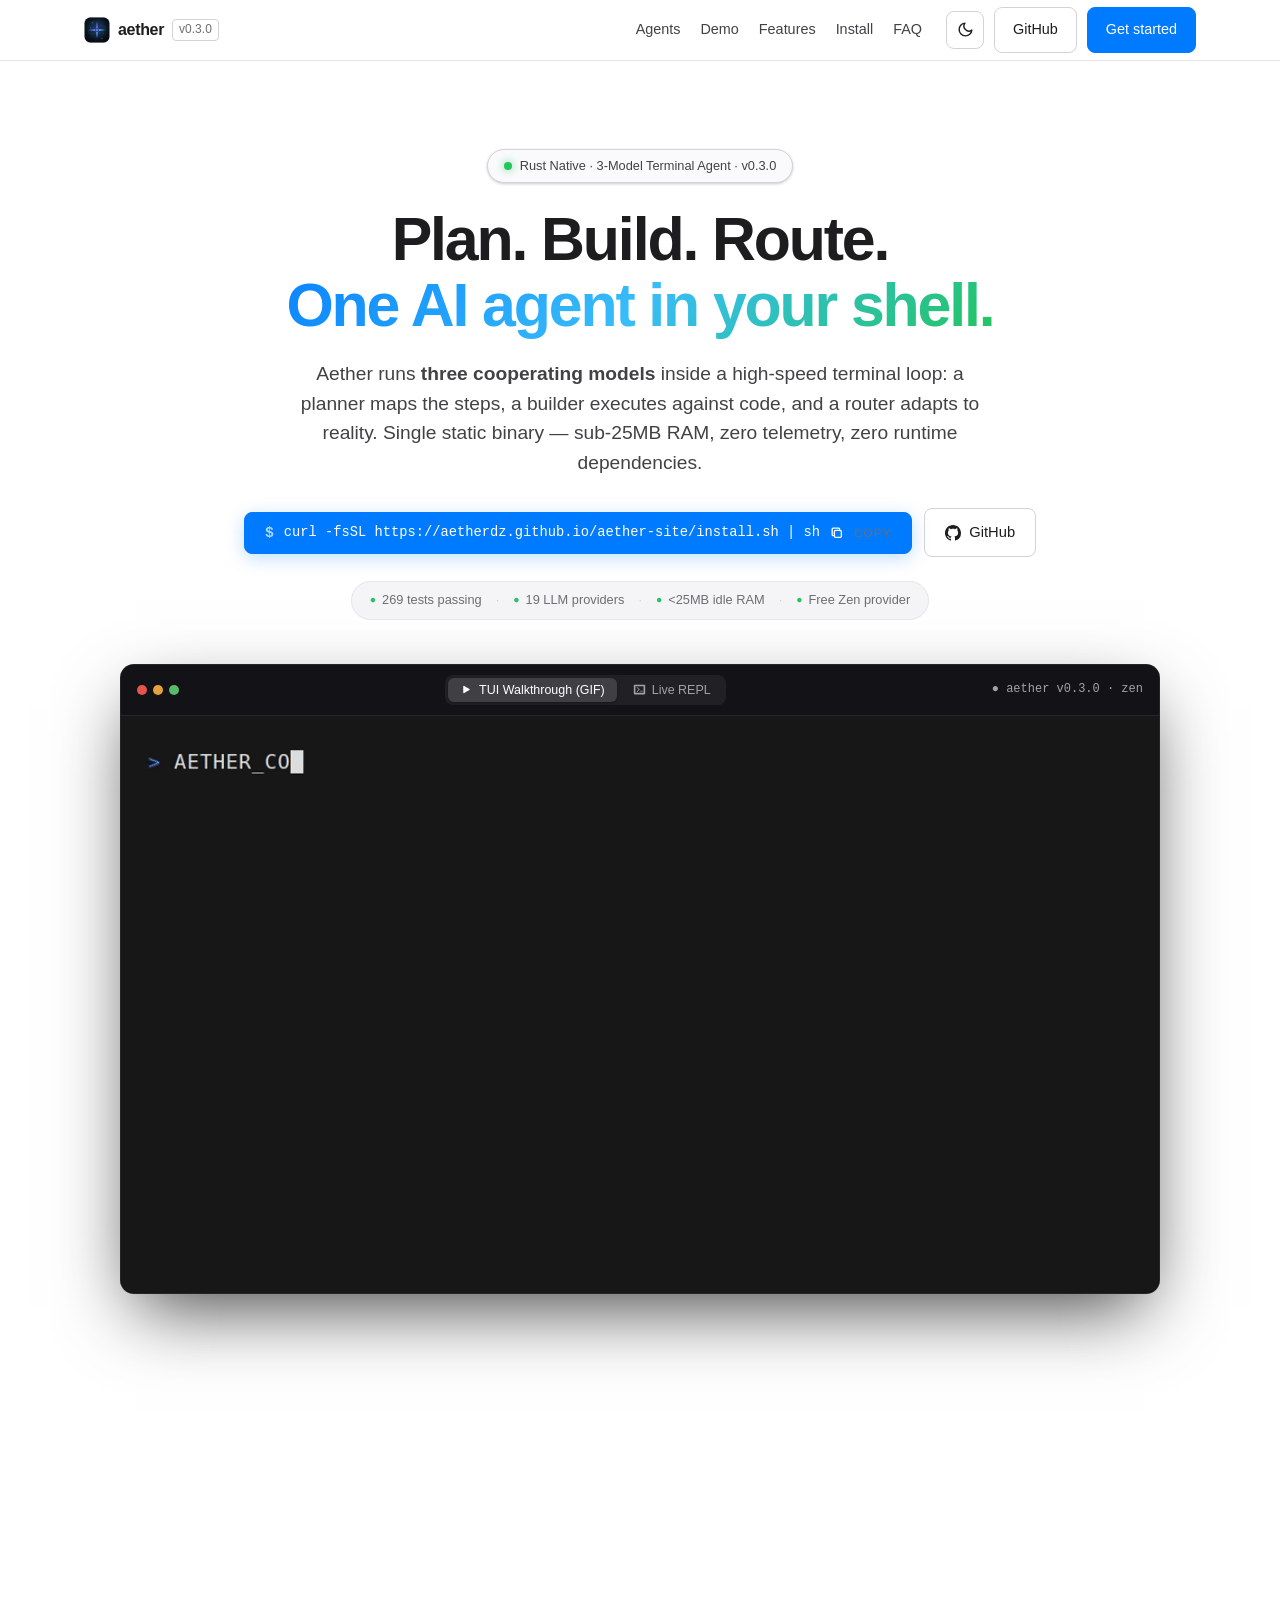
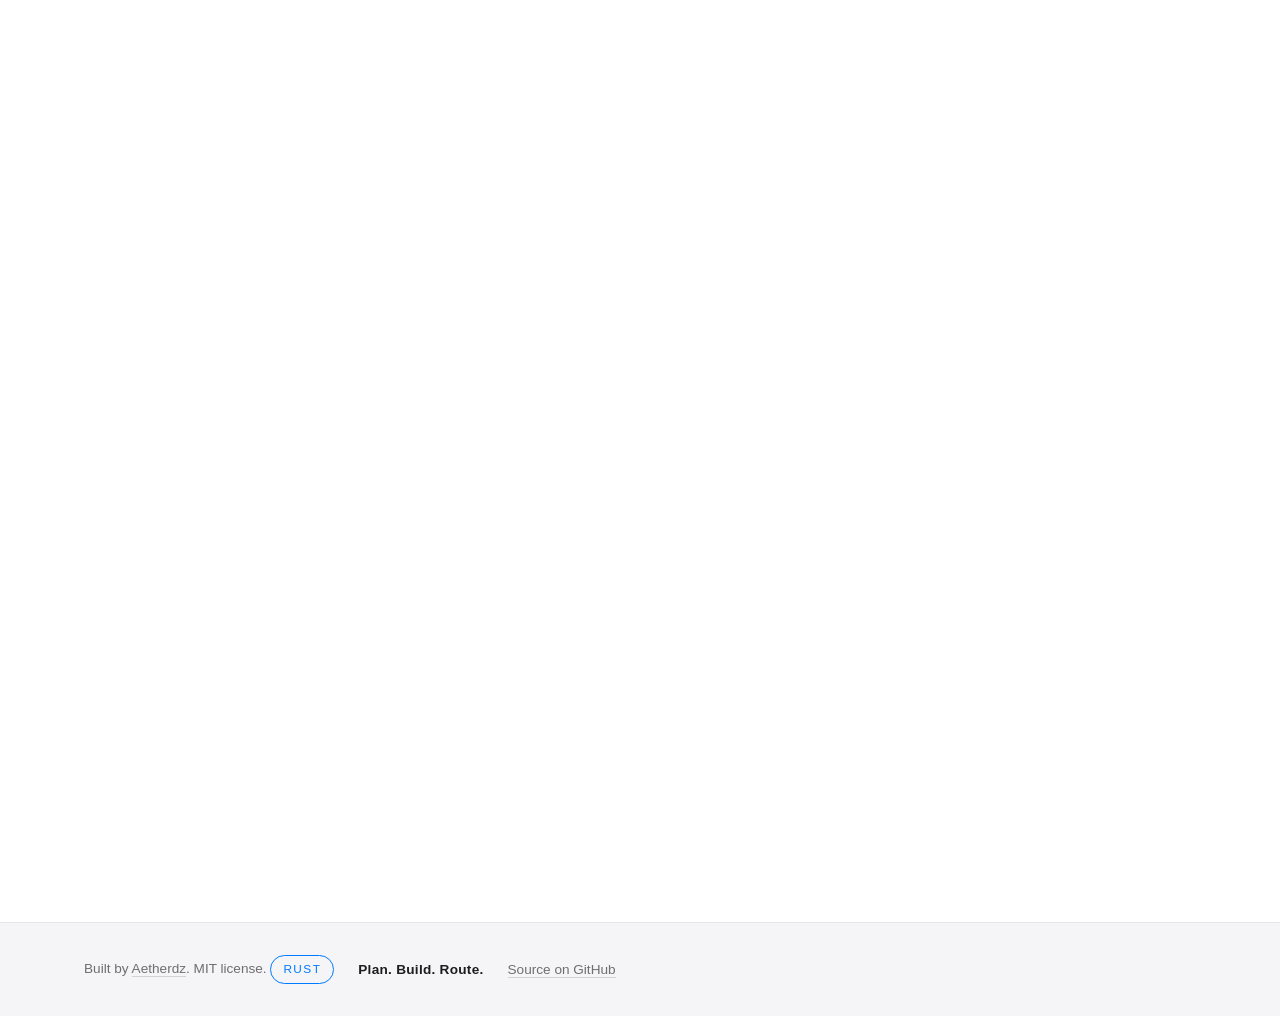
==== commit 9c2dab84: "feat(ui): redesign centered hero with integrated TUI showcase and 3x3 bento grid - Centered authorit" ====
--- a/index.html
+++ b/index.html
@@ -50,32 +50,67 @@
 
   <main id="main">
     <section class="hero" id="top">
-      <div class="hero-inner">
-        <p class="overline"><span class="dot dot-ink"></span>Rust terminal agent · three cooperating models</p>
-        <h1>Plan. Build. Route.<br>One <span class="u">agent</span> in your shell.</h1>
-        <p class="hero-sub">Aether is a terminal AI coding agent run by <b>three models</b>:
-          a planner that builds the plan, a builder that executes it, and a router
-          that watches the result and re-plans. One static Rust binary — no Node,
-          no Electron, no runtime to install.</p>
-        <div class="hero-cta">
-          <button class="btn btn-primary copy-btn-inline" id="copy-install" type="button" aria-label="Copy install command">
+      <div class="hero-header">
+        <div class="hero-badge">
+          <span class="badge-dot"></span>
+          <span class="badge-text">Rust Native · 3-Model Terminal Agent · v0.3.0</span>
+        </div>
+        <h1 class="hero-title">
+          Plan. Build. Route.<br>
+          <span class="hero-gradient">One AI agent in your shell.</span>
+        </h1>
+        <p class="hero-sub">
+          Aether runs <b>three cooperating models</b> inside a high-speed terminal loop:
+          a planner maps the steps, a builder executes against code, and a router adapts to reality.
+          Single static binary — sub-25MB RAM, zero telemetry, zero runtime dependencies.
+        </p>
+        <div class="hero-cta-wrap">
+          <button class="btn btn-primary copy-btn-inline hero-install-btn" id="copy-install" type="button" aria-label="Copy install command">
+            <span class="prompt-symbol">$</span>
             <code id="install-code">curl -fsSL https://aetherdz.github.io/aether-site/install.sh | sh</code>
             <svg class="icon-copy" viewBox="0 0 16 16" width="14" height="14" aria-hidden="true"><rect x="5" y="5" width="8" height="8" rx="1.5" fill="none" stroke="currentColor" stroke-width="1.5"/><path d="M11 5V3.5a1 1 0 0 0-1-1H3.5a1 1 0 0 0-1 1V10a1 1 0 0 0 1 1H5" fill="none" stroke="currentColor" stroke-width="1.5"/></svg>
             <svg class="icon-check" viewBox="0 0 16 16" width="14" height="14" aria-hidden="true"><path d="M3 8.5 6.5 12 13 4.5" fill="none" stroke="currentColor" stroke-width="2" stroke-linecap="round" stroke-linejoin="round"/></svg>
             <span class="copy-hint" id="copy-hint" aria-live="polite">copy</span>
           </button>
-          <a class="btn btn-ghost" href="#agents" rel="noopener">How it works</a>
-        </div>
-        <p class="hero-tag">OR ALSO: <code>cargo install --git https://github.com/Aetherdz/aether aether-cli</code></p>
-      </div>
-
-      <div class="terminal" role="img" aria-label="Animated aether terminal session">
-        <div class="terminal-bar">
+          <a class="btn btn-ghost hero-secondary-btn" href="https://github.com/Aetherdz/aether" target="_blank" rel="noopener">
+            <svg width="16" height="16" viewBox="0 0 16 16" fill="currentColor" aria-hidden="true"><path d="M8 0C3.58 0 0 3.58 0 8c0 3.54 2.29 6.53 5.47 7.59.4.07.55-.17.55-.38 0-.19-.01-.82-.01-1.49-2.01.37-2.53-.49-2.69-.94-.09-.23-.48-.94-.82-1.13-.28-.15-.68-.52-.01-.53.63-.01 1.08.58 1.23.82.72 1.21 1.87.87 2.33.66.07-.52.28-.87.51-1.07-1.78-.2-3.64-.89-3.64-3.95 0-.87.31-1.59.82-2.15-.08-.2-.36-1.02.08-2.12 0 0 .67-.21 2.2.82.64-.18 1.32-.27 2-.27.68 0 1.36.09 2 .27 1.53-1.04 2.2-.82 2.2-.82.44 1.1.16 1.92.08 2.12.51.56.82 1.27.82 2.15 0 3.07-1.87 3.75-3.65 3.95.29.25.54.73.54 1.48 0 1.07-.01 1.93-.01 2.2 0 .21.15.46.55.38A8.013 8.013 0 0016 8c0-4.42-3.58-8-8-8z"/></svg>
+            GitHub
+          </a>
+        </div>
+        <div class="hero-specs">
+          <span class="spec-item"><span class="spec-dot">●</span> 269 tests passing</span>
+          <span class="spec-sep">·</span>
+          <span class="spec-item"><span class="spec-dot">●</span> 19 LLM providers</span>
+          <span class="spec-sep">·</span>
+          <span class="spec-item"><span class="spec-dot">●</span> &lt;25MB idle RAM</span>
+          <span class="spec-sep">·</span>
+          <span class="spec-item"><span class="spec-dot">●</span> Free Zen provider</span>
+        </div>
+      </div>
+
+      <div class="hero-showcase" id="demo" role="region" aria-label="Aether terminal preview">
+        <div class="showcase-bar">
           <span class="traffic"><i class="t-red"></i><i class="t-amber"></i><i class="t-green"></i></span>
-          <span class="terminal-title">aether — 3-model session</span>
-          <span class="terminal-dots" aria-hidden="true">···</span>
-        </div>
-        <pre class="terminal-body" id="terminal" aria-live="polite"></pre>
+          <div class="showcase-tabs" role="tablist" aria-label="Demo view switcher">
+            <button class="showcase-tab active" id="tab-gif" role="tab" aria-selected="true" aria-controls="pane-gif" type="button">
+              <svg viewBox="0 0 16 16" width="13" height="13" fill="currentColor" aria-hidden="true"><path d="m11.596 8.697-6.363 3.692c-.54.313-1.233-.066-1.233-.697V4.308c0-.63.692-1.01 1.233-.696l6.363 3.692a.802.802 0 0 1 0 1.393z"/></svg>
+              <span>TUI Walkthrough (GIF)</span>
+            </button>
+            <button class="showcase-tab" id="tab-repl" role="tab" aria-selected="false" aria-controls="pane-repl" type="button">
+              <svg viewBox="0 0 16 16" width="13" height="13" fill="currentColor" aria-hidden="true"><path d="M14 2H2a1 1 0 0 0-1 1v10a1 1 0 0 0 1 1h12a1 1 0 0 0 1-1V3a1 1 0 0 0-1-1zm-1 10H3V4h10v8zM4.5 5.5l2.5 2.5-2.5 2.5.707.707L8.414 8 5.207 4.793 4.5 5.5zm4.5 5h3v-1H9v1z"/></svg>
+              <span>Live REPL</span>
+            </button>
+          </div>
+          <span class="showcase-status">● aether v0.3.0 · zen</span>
+        </div>
+        <div class="showcase-body">
+          <div class="showcase-pane active" id="pane-gif" role="tabpanel" aria-labelledby="tab-gif">
+            <img class="hero-demo-gif" src="./assets/img/demo.gif" alt="Aether live terminal demo showing 3-model planning, building, and routing in TUI" width="1150" height="640">
+          </div>
+          <div class="showcase-pane" id="pane-repl" role="tabpanel" aria-labelledby="tab-repl" hidden>
+            <pre class="terminal-body" id="terminal" aria-live="polite"></pre>
+          </div>
+        </div>
       </div>
     </section>
 
@@ -120,22 +155,6 @@
       <p class="agents-note">The router is the difference: it treats the plan as a hypothesis, not a contract. Execution always feeds back into planning.</p>
     </section>
 
-    <section class="section" id="demo" aria-labelledby="demo-title">
-      <div class="section-head">
-        <p class="overline">LIVE TERMINAL DEMO</p>
-        <h2 id="demo-title">Fast. Symmetrical. Reactive.</h2>
-        <p class="section-sub">Experience the 3-model loop in a high-refresh Rust TUI with the centered ASCII delta logo and live ledger.</p>
-      </div>
-      <div class="demo-card">
-        <div class="terminal-bar">
-          <span class="traffic"><i class="t-red"></i><i class="t-amber"></i><i class="t-green"></i></span>
-          <span class="terminal-title">aether tui — live recorded session</span>
-          <span class="terminal-dots" aria-hidden="true">···</span>
-        </div>
-        <img class="demo-media" src="./assets/img/demo.gif" alt="Aether TUI live session showing symmetrical ASCII delta logo and 3-model plan build route flow" width="1150" height="640" loading="lazy">
-      </div>
-    </section>
-
     <section class="section" id="features" aria-labelledby="features-title">
       <div class="section-head">
         <p class="overline">FEATURES</p>
@@ -173,12 +192,12 @@
           <h3>MCP server</h3>
           <p>Aether speaks the Model Context Protocol over stdio and Streamable HTTP. Your editor and your agents share one context layer.</p>
         </article>
-        <article class="card card-wide">
+        <article class="card">
           <div class="card-head"><span class="card-index">07</span><span class="card-rule" aria-hidden="true"></span></div>
           <h3>Sync across devices</h3>
           <p>Sessions sync to a private GitHub gist or any synced folder — merged line-by-line with origin fingerprints, so concurrent edits never silently overwrite.</p>
         </article>
-        <article class="card card-wide">
+        <article class="card">
           <div class="card-head"><span class="card-index">08</span><span class="card-rule" aria-hidden="true"></span></div>
           <h3>Resilient transport</h3>
           <p>Streaming requests retry with exponential backoff and full jitter on 408/429/5xx — and the system prompt layers per-project overrides via <code>.aether/system-prompt.md</code>.</p>
--- a/style.css
+++ b/style.css
@@ -124,9 +124,9 @@
   border-bottom: 1px solid var(--hairline-2);
 }
 .nav-inner {
-  max-width: 1080px;
+  max-width: 1160px;
   margin: 0 auto;
-  padding: 0 20px;
+  padding: 0 24px;
   height: 60px;
   display: flex;
   align-items: center;
@@ -201,77 +201,225 @@
 /* ---------- hero ---------- */
 
 .hero {
-  max-width: 1080px;
+  max-width: 1160px;
   margin: 0 auto;
-  padding: 88px 20px 64px;
-  display: grid;
-  grid-template-columns: 1.05fr 0.95fr;
-  gap: 48px;
-  align-items: center;
-}
-.hero-inner { min-width: 0; }
-.overline {
-  font-size: 0.78rem;
-  text-transform: uppercase;
-  letter-spacing: 0.14em;
+  padding: 88px 24px 64px;
+  display: flex;
+  flex-direction: column;
+  align-items: center;
+  text-align: center;
+}
+.hero-header {
+  max-width: 880px;
+  margin: 0 auto 44px;
+  display: flex;
+  flex-direction: column;
+  align-items: center;
+}
+.hero-badge {
+  display: inline-flex;
+  align-items: center;
+  gap: 8px;
+  background: var(--surface-2);
+  border: 1px solid var(--hairline);
+  border-radius: 999px;
+  padding: 6px 16px;
+  font-size: 0.8rem;
+  font-weight: 500;
+  color: var(--ink-2);
+  margin-bottom: 24px;
+  box-shadow: 0 1px 3px rgba(0, 0, 0, 0.2);
+}
+.badge-dot {
+  width: 8px;
+  height: 8px;
+  border-radius: 50%;
+  background: #22c55e;
+  box-shadow: 0 0 10px rgba(34, 197, 94, 0.7);
+}
+.hero-title {
+  font-size: clamp(2.4rem, 5.2vw, 3.8rem);
+  line-height: 1.08;
+  letter-spacing: -0.035em;
+  font-weight: 800;
+  margin: 0 0 20px;
+}
+.hero-gradient {
+  background: linear-gradient(135deg, #0a84ff 0%, #38bdf8 50%, #22c55e 100%);
+  -webkit-background-clip: text;
+  -webkit-text-fill-color: transparent;
+}
+.hero-sub {
+  color: var(--ink-2);
+  font-size: clamp(1.05rem, 1.8vw, 1.2rem);
+  line-height: 1.55;
+  max-width: 64ch;
+  margin: 0 0 30px;
+}
+.hero-cta-wrap {
+  display: flex;
+  gap: 12px;
+  flex-wrap: wrap;
+  align-items: center;
+  justify-content: center;
+  margin-bottom: 24px;
+}
+.hero-install-btn {
+  padding: 12px 20px;
+  font-size: 0.92rem;
+  box-shadow: 0 4px 18px rgba(0, 122, 255, 0.25);
+}
+.hero-install-btn .prompt-symbol {
+  color: rgba(255, 255, 255, 0.7);
+  font-family: var(--font-mono);
+  font-weight: 700;
+}
+.hero-secondary-btn {
+  padding: 12px 20px;
+  font-size: 0.92rem;
+  border: 1px solid var(--hairline);
+}
+.hero-specs {
+  display: flex;
+  align-items: center;
+  justify-content: center;
+  gap: 14px;
+  flex-wrap: wrap;
+  font-size: 0.8rem;
   color: var(--muted);
-  display: flex;
-  align-items: center;
-  gap: 8px;
-}
-.dot { width: 7px; height: 7px; border-radius: 50%; display: inline-block; }
-.dot-ink { background: var(--accent); }
-.hero h1 {
-  font-size: clamp(2.2rem, 5vw, 3.4rem);
-  line-height: 1.08;
-  letter-spacing: -0.03em;
-  margin: 18px 0 16px;
-}
-.u { text-decoration: underline; text-decoration-thickness: 3px; text-underline-offset: 6px; text-decoration-color: var(--accent); }
-.hero-sub { color: var(--ink-2); max-width: 46ch; margin: 0 0 28px; }
-.hero-cta { display: flex; gap: 12px; flex-wrap: wrap; align-items: center; }
-.copy-btn-inline { display: inline-flex; align-items: center; gap: 10px; }
+  padding: 8px 18px;
+  background: var(--surface);
+  border: 1px solid var(--hairline-2);
+  border-radius: 999px;
+}
+.spec-item {
+  display: inline-flex;
+  align-items: center;
+  gap: 6px;
+}
+.spec-dot {
+  color: #22c55e;
+  font-size: 0.65rem;
+}
+.spec-sep {
+  color: var(--hairline);
+}
+.copy-btn-inline {
+  display: inline-flex;
+  align-items: center;
+  gap: 10px;
+}
 .copy-btn-inline .icon-check { display: none; }
 .copy-btn-inline.copied .icon-copy { display: none; }
 .copy-btn-inline.copied .icon-check { display: block; }
-.copy-btn-inline code { background: none; border: 0; padding: 0; font-size: 0.82rem; }
-.hero-tag { margin-top: 22px; font-size: 0.8rem; color: var(--muted); }
-.hero-tag code { color: var(--accent); background: var(--accent-soft); border-color: rgba(0, 122, 255, 0.2); }
-.copy-hint { font-size: 0.72rem; text-transform: uppercase; letter-spacing: 0.1em; color: var(--muted); }
-
-/* ---------- terminal (opencode dark scheme) ---------- */
-
-.terminal {
+.copy-btn-inline code {
+  background: none;
+  border: 0;
+  padding: 0;
+  font-size: 0.86rem;
+  font-family: var(--font-mono);
+}
+.copy-hint {
+  font-size: 0.72rem;
+  text-transform: uppercase;
+  letter-spacing: 0.1em;
+  color: var(--muted);
+}
+
+/* ---------- hero showcase window ---------- */
+
+.hero-showcase {
+  width: 100%;
+  max-width: 1040px;
+  margin: 0 auto;
   background: var(--term-bg);
-  border-radius: 12px;
-  border: 1px solid rgba(255, 255, 255, 0.08);
-  box-shadow: var(--shadow);
+  border-radius: 14px;
+  border: 1px solid rgba(255, 255, 255, 0.1);
+  box-shadow: 0 28px 72px -16px rgba(0, 0, 0, 0.75), 0 0 0 1px rgba(255, 255, 255, 0.08);
   overflow: hidden;
-  font-family: var(--font-mono);
-}
-.terminal-bar {
-  display: flex;
-  align-items: center;
-  gap: 10px;
-  padding: 10px 14px;
+  text-align: left;
+  transition: box-shadow 0.3s ease, border-color 0.3s ease;
+}
+.hero-showcase:hover {
+  box-shadow: 0 32px 80px -16px rgba(0, 0, 0, 0.85), 0 0 24px rgba(34, 197, 94, 0.15);
+  border-color: rgba(34, 197, 94, 0.3);
+}
+.showcase-bar {
+  display: flex;
+  align-items: center;
+  justify-content: space-between;
+  padding: 10px 16px;
+  background: rgba(20, 20, 24, 0.95);
   border-bottom: 1px solid rgba(255, 255, 255, 0.08);
+  gap: 12px;
 }
 .traffic { display: flex; gap: 6px; }
 .traffic i { width: 10px; height: 10px; border-radius: 50%; display: block; }
 .t-red { background: #e5554d; }
 .t-amber { background: #e6a23c; }
 .t-green { background: #57bb6a; }
-.terminal-title { font-size: 0.78rem; color: var(--term-dim); }
-.terminal-dots { margin-left: auto; color: var(--term-dim); letter-spacing: 2px; }
+.showcase-tabs {
+  display: flex;
+  background: rgba(255, 255, 255, 0.06);
+  border-radius: 8px;
+  padding: 3px;
+  gap: 4px;
+}
+.showcase-tab {
+  display: inline-flex;
+  align-items: center;
+  gap: 6px;
+  background: transparent;
+  border: 0;
+  border-radius: 6px;
+  padding: 5px 12px;
+  font-family: var(--font-sans);
+  font-size: 0.78rem;
+  font-weight: 500;
+  color: var(--term-dim);
+  cursor: pointer;
+  transition: all 0.15s ease;
+}
+.showcase-tab:hover {
+  color: var(--ink);
+}
+.showcase-tab.active {
+  background: rgba(255, 255, 255, 0.14);
+  color: #ffffff;
+  box-shadow: 0 1px 3px rgba(0, 0, 0, 0.3);
+}
+.showcase-status {
+  font-family: var(--font-mono);
+  font-size: 0.75rem;
+  color: var(--term-dim);
+}
+.showcase-body {
+  position: relative;
+  background: var(--term-bg);
+  overflow: hidden;
+}
+.showcase-pane {
+  display: none;
+}
+.showcase-pane.active {
+  display: block;
+}
+.hero-demo-gif {
+  display: block;
+  width: 100%;
+  height: auto;
+  border: 0;
+}
 .terminal-body {
   margin: 0;
-  padding: 18px 16px 22px;
-  min-height: 260px;
-  font-size: 0.82rem;
+  padding: 22px 20px;
+  min-height: 380px;
+  font-size: 0.86rem;
   line-height: 1.65;
   color: var(--term-text);
   white-space: pre-wrap;
   word-break: break-word;
+  font-family: var(--font-mono);
 }
 .t-caret { display: inline-block; width: 7px; height: 1em; background: var(--term-text); vertical-align: text-bottom; animation: blink 1s steps(1) infinite; }
 @keyframes blink { 50% { opacity: 0; } }
@@ -282,54 +430,43 @@
 .t-out { color: var(--term-text); }
 .t-green { color: var(--term-green); }
 
-/* ---------- demo showcase ---------- */
-.demo-card {
-  background: var(--term-bg);
-  border-radius: 12px;
-  border: 1px solid rgba(255, 255, 255, 0.08);
-  box-shadow: var(--shadow);
-  overflow: hidden;
-  max-width: 1040px;
-  margin: 0 auto;
-}
-.demo-media {
-  display: block;
-  width: 100%;
-  height: auto;
-  border: 0;
-}
-
 /* ---------- sections ---------- */
 
-.section { max-width: 1080px; margin: 0 auto; padding: 72px 20px; }
-.section-head { max-width: 640px; margin-bottom: 40px; }
+.section { max-width: 1160px; margin: 0 auto; padding: 88px 24px; }
+.section-head { max-width: 680px; margin-bottom: 44px; }
 .section-head h2 {
-  font-size: clamp(1.6rem, 3.4vw, 2.2rem);
-  letter-spacing: -0.02em;
+  font-size: clamp(1.8rem, 3.6vw, 2.4rem);
+  letter-spacing: -0.025em;
   margin: 12px 0 10px;
 }
-.section-sub { color: var(--ink-2); margin: 0; }
+.section-sub { color: var(--ink-2); font-size: 1.05rem; margin: 0; }
 
 /* ---------- agent loop ---------- */
 
 .agent-loop {
   display: grid;
   grid-template-columns: 1fr auto 1fr auto 1fr;
-  gap: 14px;
+  gap: 16px;
   align-items: stretch;
-  margin-bottom: 18px;
+  margin-bottom: 20px;
 }
 .agent-card {
   background: var(--elevated);
   border: 1px solid var(--hairline);
   border-radius: var(--radius);
-  padding: 22px;
+  padding: 24px;
   box-shadow: var(--shadow);
-}
-.agent-head { display: flex; align-items: center; gap: 12px; margin-bottom: 10px; }
-.agent-num { font-size: 0.78rem; color: var(--accent); border: 1px solid var(--hairline); border-radius: 50%; width: 26px; height: 26px; display: inline-flex; align-items: center; justify-content: center; }
-.agent-head h3 { margin: 0; font-size: 1.05rem; letter-spacing: -0.01em; }
-.agent-card p { font-size: 0.88rem; color: var(--ink-2); margin: 0 0 14px; }
+  transition: transform 0.2s ease, border-color 0.2s ease, box-shadow 0.2s ease;
+}
+.agent-card:hover {
+  transform: translateY(-3px);
+  border-color: rgba(0, 122, 255, 0.4);
+  box-shadow: 0 12px 28px -6px rgba(0, 0, 0, 0.4);
+}
+.agent-head { display: flex; align-items: center; gap: 12px; margin-bottom: 12px; }
+.agent-num { font-size: 0.78rem; font-weight: 700; color: var(--accent); border: 1px solid var(--hairline); border-radius: 50%; width: 28px; height: 28px; display: inline-flex; align-items: center; justify-content: center; }
+.agent-head h3 { margin: 0; font-size: 1.15rem; letter-spacing: -0.01em; }
+.agent-card p { font-size: 0.9rem; line-height: 1.55; color: var(--ink-2); margin: 0 0 16px; }
 .agent-sample {
   background: var(--term-panel);
   color: var(--term-text);
@@ -344,7 +481,7 @@
 .s-cmd { color: #64b5ff; }
 .agent-arrow { align-self: center; font-size: 1.4rem; color: var(--muted); }
 .agents-note {
-  font-size: 0.86rem;
+  font-size: 0.88rem;
   color: var(--muted);
   border-left: 3px solid var(--accent);
   padding-left: 14px;
@@ -356,21 +493,27 @@
 .bento {
   display: grid;
   grid-template-columns: repeat(3, 1fr);
-  gap: 16px;
+  gap: 18px;
 }
 .card {
   background: var(--elevated);
   border: 1px solid var(--hairline);
   border-radius: var(--radius);
-  padding: 22px;
+  padding: 24px;
   box-shadow: var(--shadow);
+  transition: transform 0.2s ease, border-color 0.2s ease, box-shadow 0.2s ease;
+}
+.card:hover {
+  transform: translateY(-3px);
+  border-color: rgba(0, 122, 255, 0.4);
+  box-shadow: 0 12px 28px -6px rgba(0, 0, 0, 0.4);
 }
 .card-wide { grid-column: span 2; }
 .card-head { display: flex; align-items: center; justify-content: space-between; margin-bottom: 14px; }
-.card-index { font-size: 0.78rem; color: var(--muted); }
+.card-index { font-size: 0.78rem; font-weight: 600; color: var(--muted); }
 .card-rule { flex: 1; height: 1px; background: var(--hairline-2); margin-left: 14px; }
-.card h3 { margin: 0 0 8px; font-size: 1rem; letter-spacing: -0.01em; }
-.card p { margin: 0; font-size: 0.88rem; color: var(--ink-2); }
+.card h3 { margin: 0 0 8px; font-size: 1.05rem; letter-spacing: -0.01em; }
+.card p { margin: 0; font-size: 0.9rem; line-height: 1.55; color: var(--ink-2); }
 
 /* ---------- install ---------- */
 
@@ -523,16 +666,16 @@
 /* ---------- CTA ---------- */
 
 .cta {
-  max-width: 1080px;
+  max-width: 1160px;
   margin: 0 auto;
-  padding: 72px 20px 88px;
+  padding: 88px 24px 96px;
   text-align: center;
   border-top: 1px solid var(--hairline-2);
 }
-.cta h2 { font-size: clamp(1.7rem, 4vw, 2.4rem); letter-spacing: -0.02em; margin: 0 0 10px; }
-.cta p { color: var(--ink-2); margin: 0 0 26px; }
+.cta h2 { font-size: clamp(1.8rem, 4vw, 2.6rem); letter-spacing: -0.025em; margin: 0 0 12px; }
+.cta p { color: var(--ink-2); font-size: 1.05rem; margin: 0 0 28px; }
 .cta .hero-cta { justify-content: center; }
-.cta-badge-row { margin-top: 22px; }
+.cta-badge-row { margin-top: 24px; }
 .rust-badge {
   display: inline-block;
   font-size: 0.74rem;
@@ -548,13 +691,13 @@
 
 .footer { border-top: 1px solid var(--hairline-2); background: var(--surface); }
 .footer-inner {
-  max-width: 1080px;
+  max-width: 1160px;
   margin: 0 auto;
-  padding: 28px 20px;
+  padding: 32px 24px;
   display: flex;
   align-items: center;
   gap: 24px;
-  font-size: 0.82rem;
+  font-size: 0.85rem;
   color: var(--muted);
   flex-wrap: wrap;
 }
@@ -569,7 +712,10 @@
 /* ---------- responsive ---------- */
 
 @media (max-width: 900px) {
-  .hero { grid-template-columns: 1fr; padding-top: 56px; }
+  .hero { padding: 56px 20px 48px; }
+  .hero-header { margin-bottom: 32px; }
+  .hero-title { font-size: 2.2rem; }
+  .showcase-status { display: none; }
   .agent-loop { grid-template-columns: 1fr; }
   .agent-arrow { transform: rotate(90deg); justify-self: center; }
   .bento { grid-template-columns: 1fr; }
@@ -599,6 +745,15 @@
   .power-cmd { padding: 8px 12px; }
 }
 
+@media (max-width: 600px) {
+  .hero-specs { flex-direction: column; gap: 8px; border-radius: var(--radius); }
+  .hero-specs .spec-sep { display: none; }
+  .hero-install-btn { width: 100%; justify-content: center; }
+  .hero-secondary-btn { width: 100%; justify-content: center; }
+  .showcase-tabs { width: 100%; justify-content: center; }
+  .showcase-bar { flex-direction: column; align-items: flex-start; gap: 8px; }
+}
+
 @media (prefers-reduced-motion: reduce) {
   html { scroll-behavior: auto; }
   .reveal { opacity: 1; transform: none; transition: none; }
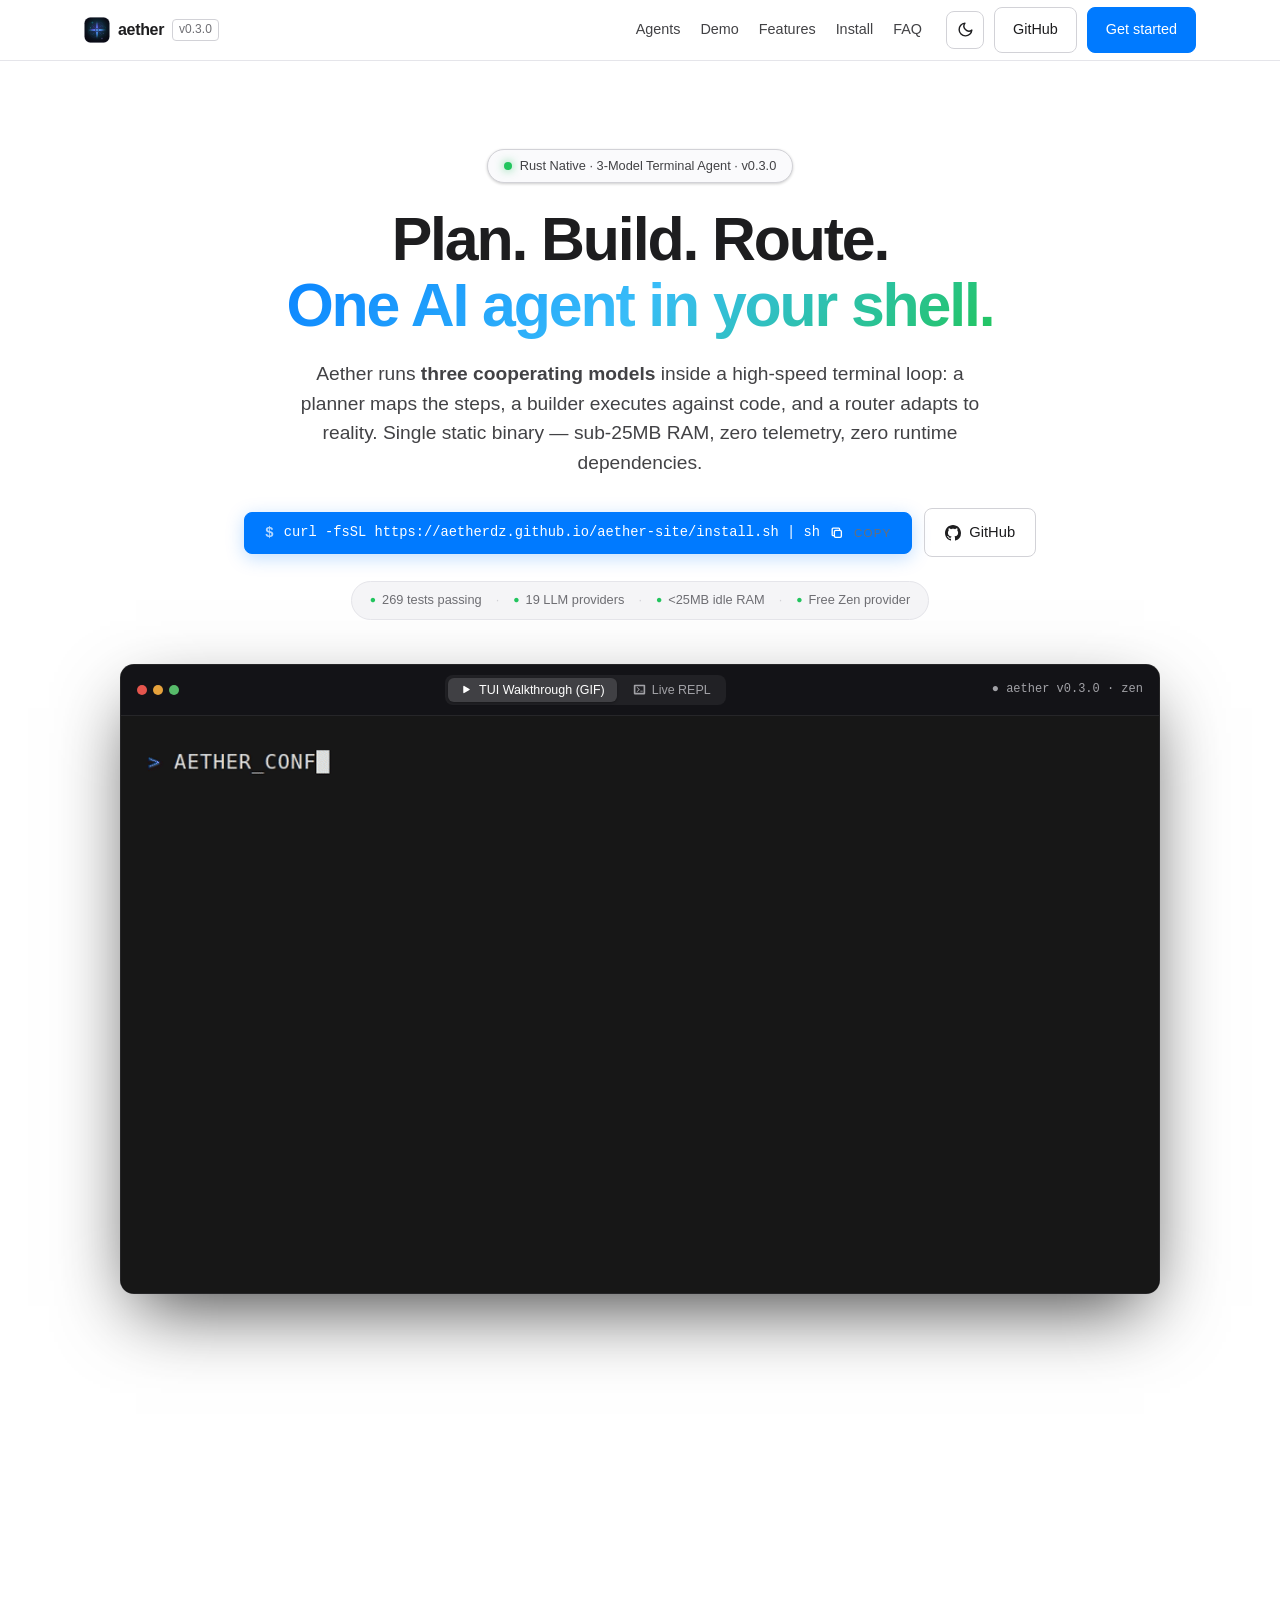
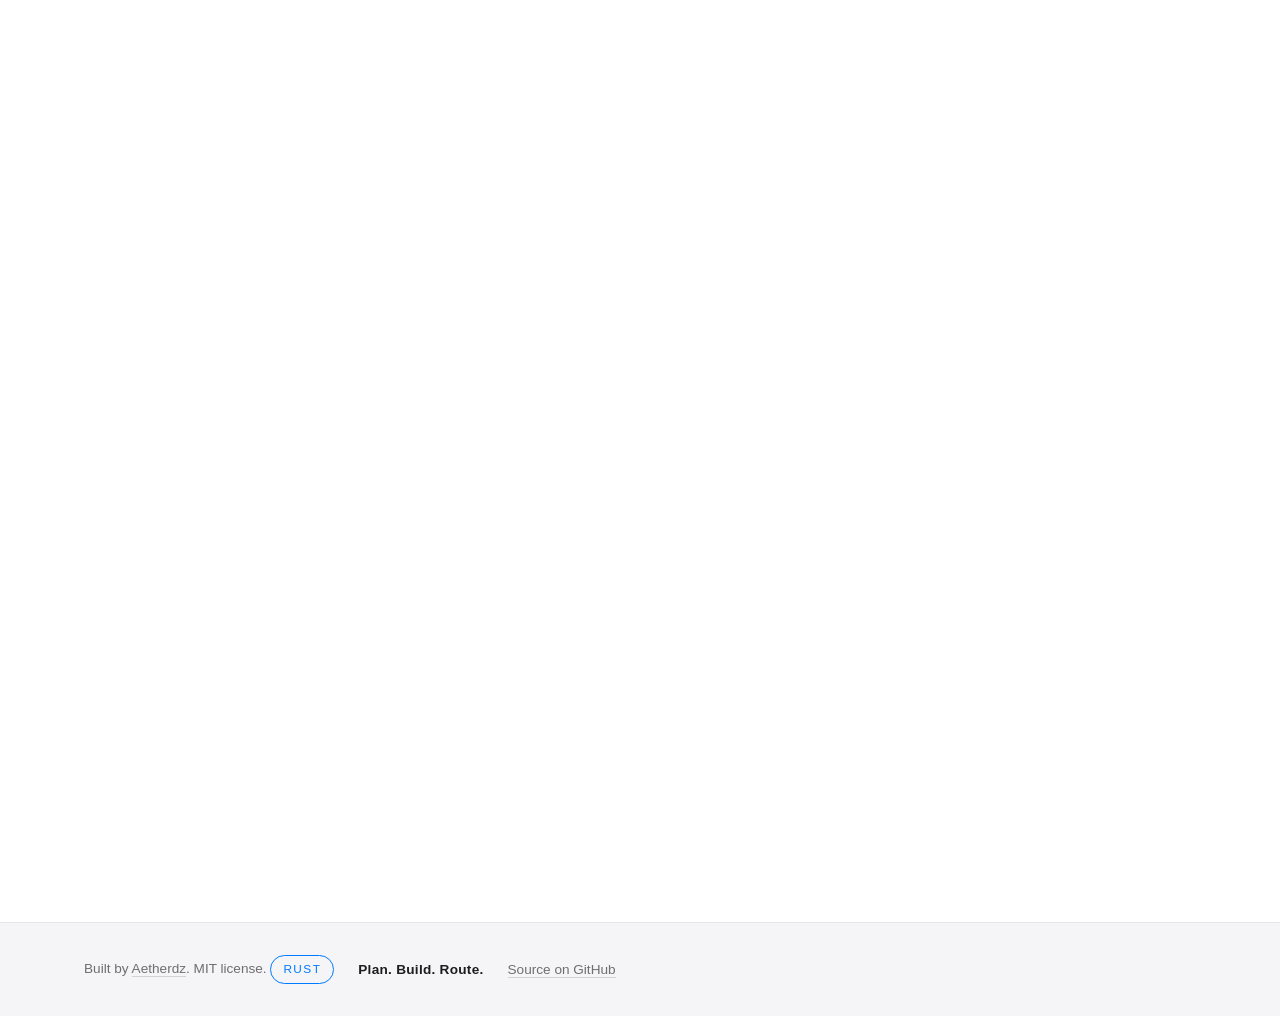
==== commit d8ad7464: "Improve canonical and sitemap SEO metadata" ====
--- a/index.html
+++ b/index.html
@@ -5,6 +5,7 @@
   <meta name="viewport" content="width=device-width, initial-scale=1.0">
   <title>Aether — the 3-model terminal agent</title>
   <meta name="description" content="Aether is a Rust terminal AI coding agent driven by three models: a planner, a builder, and a router that revises the plan after every execution. One binary, no Node runtime, free no-key start.">
+  <link rel="canonical" href="https://aetherdz.github.io/aether-site/">
   <meta property="og:title" content="Aether — the 3-model terminal agent">
   <meta property="og:description" content="Plan. Build. Route. A Rust terminal agent where three models cooperate and the router re-plans after every step.">
   <meta property="og:type" content="website">
